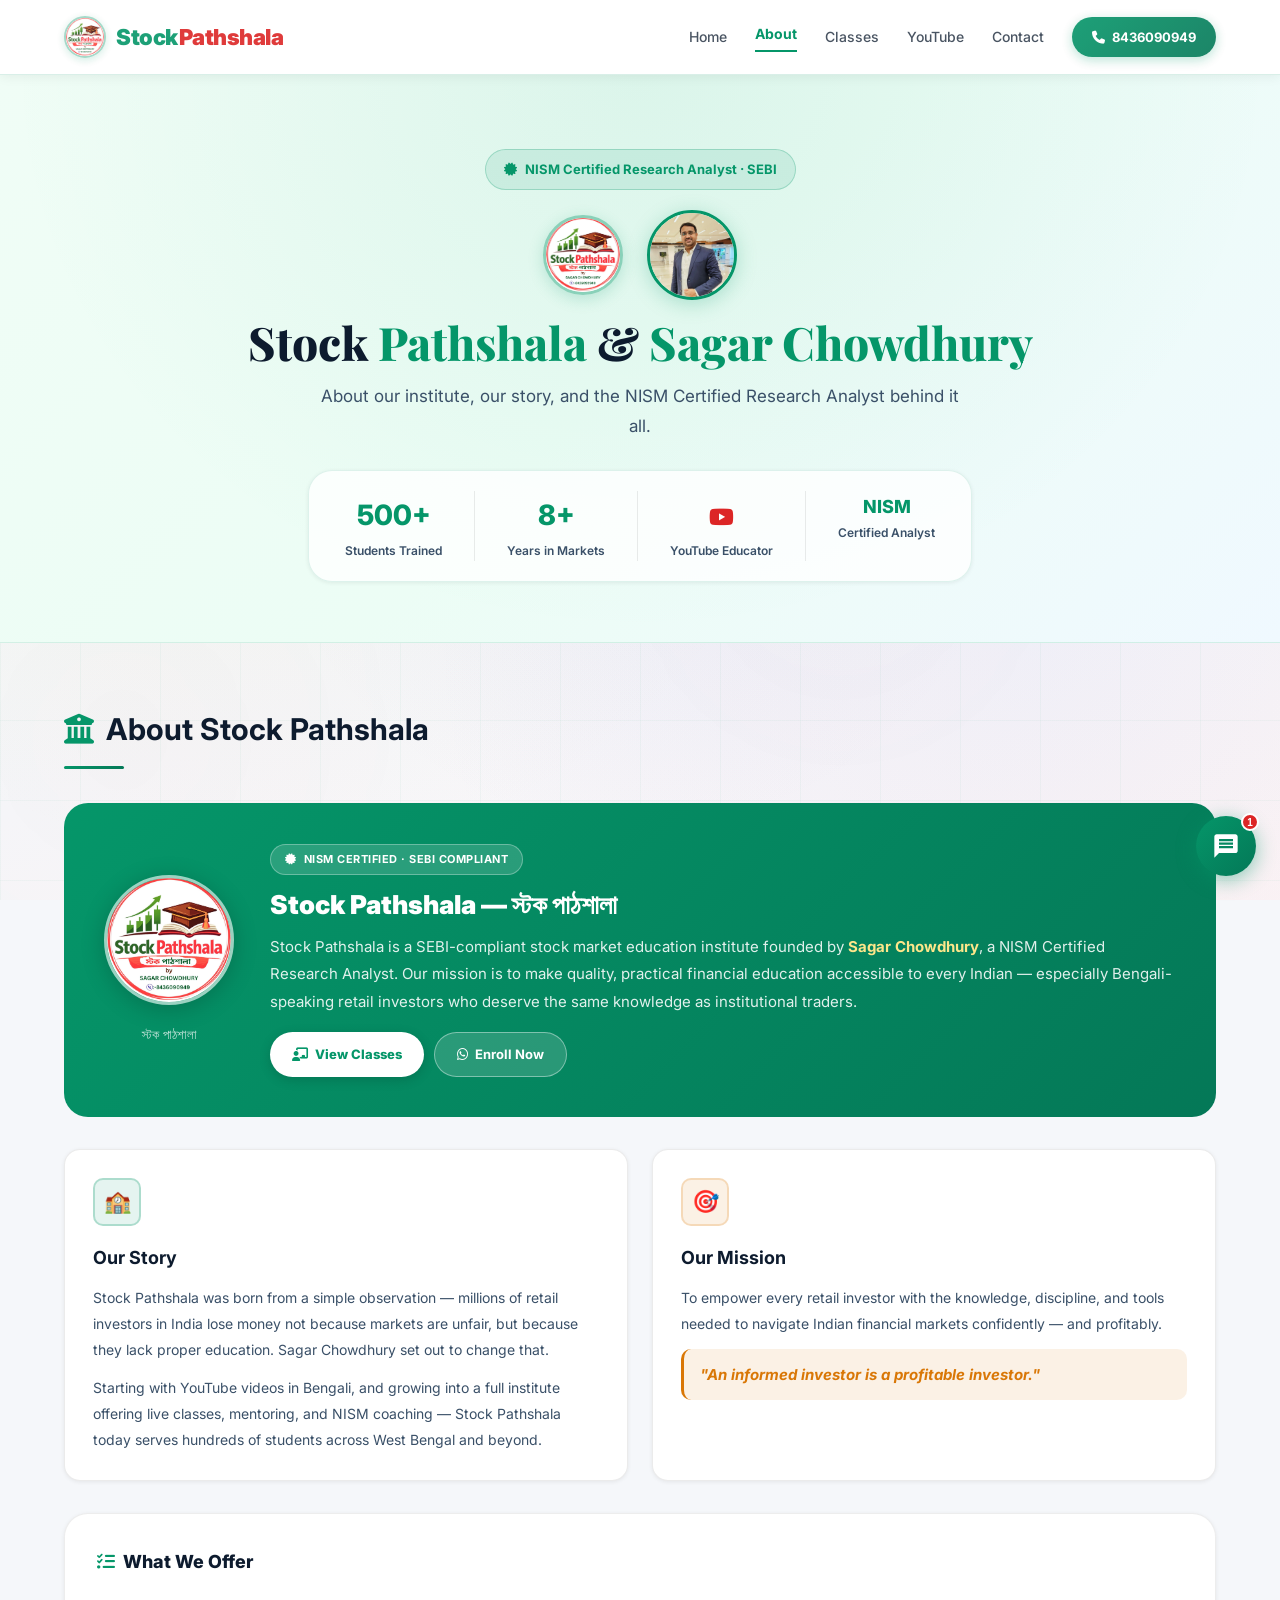
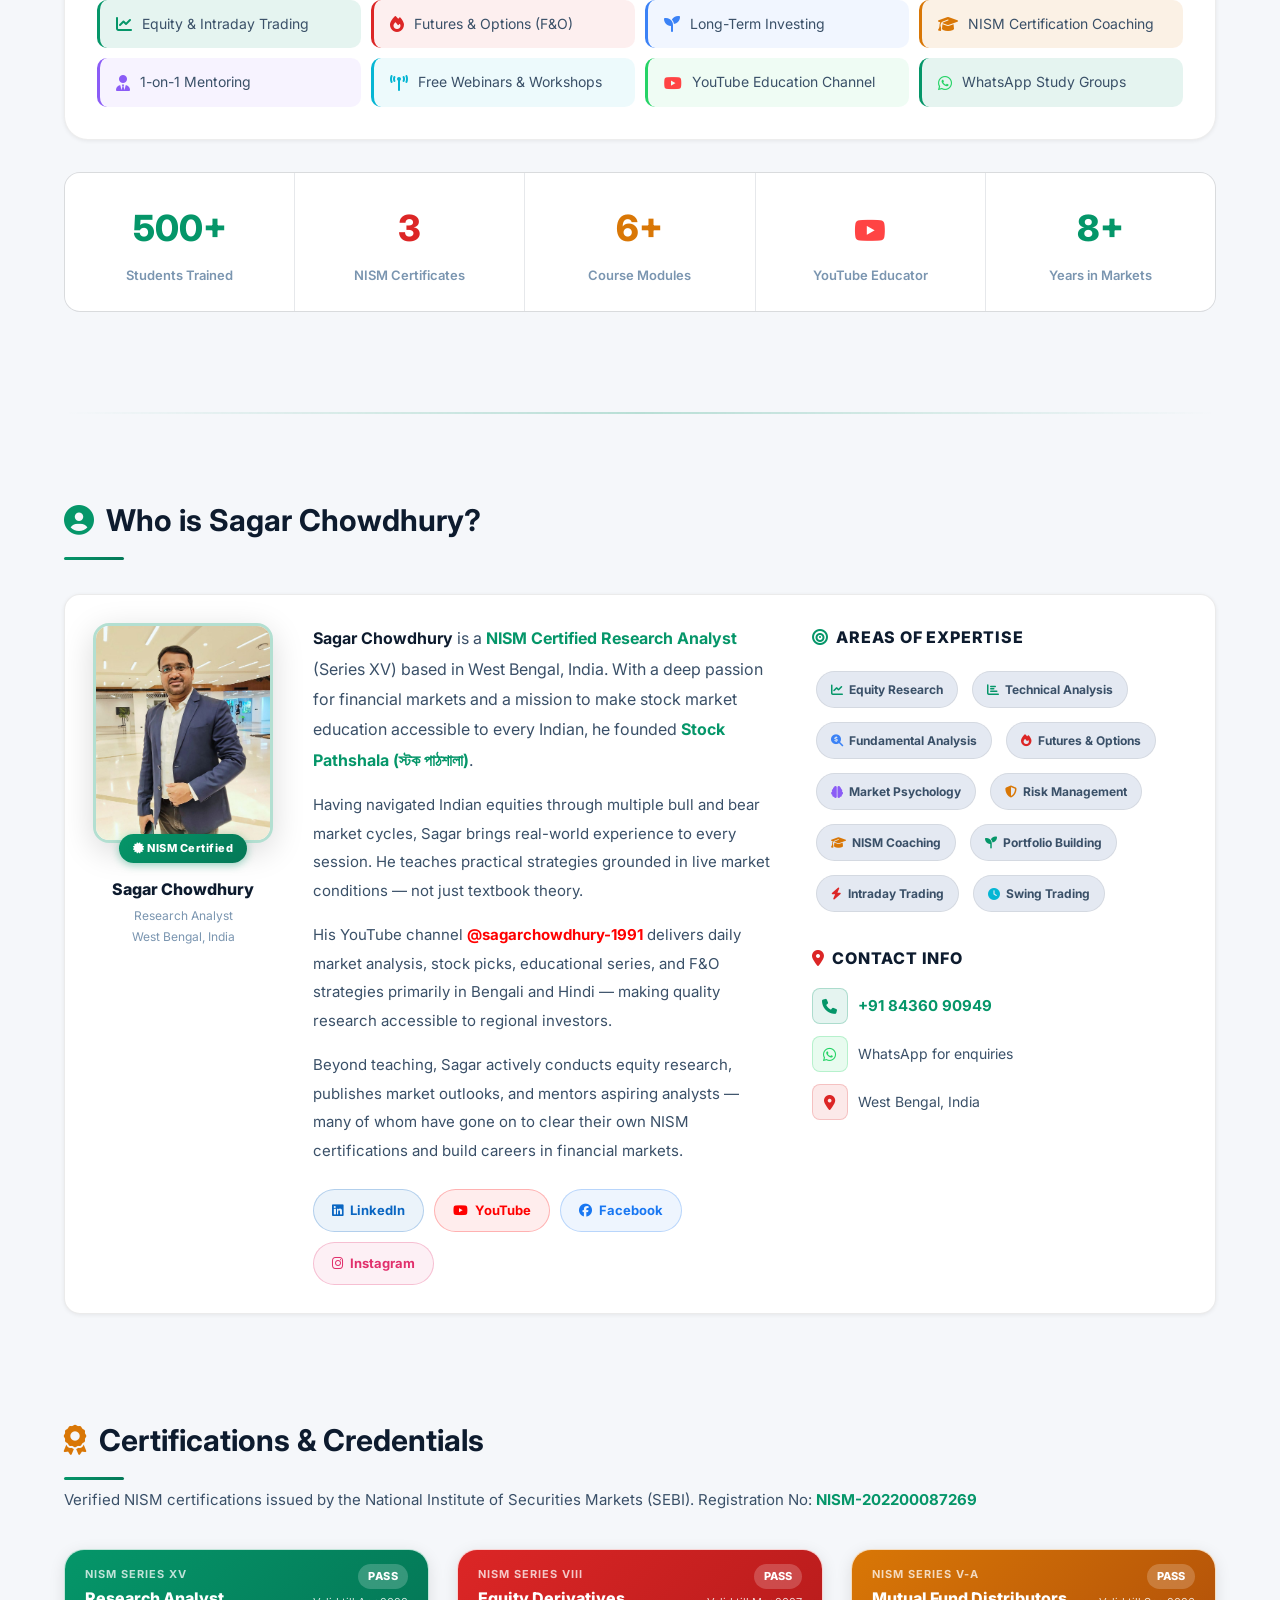
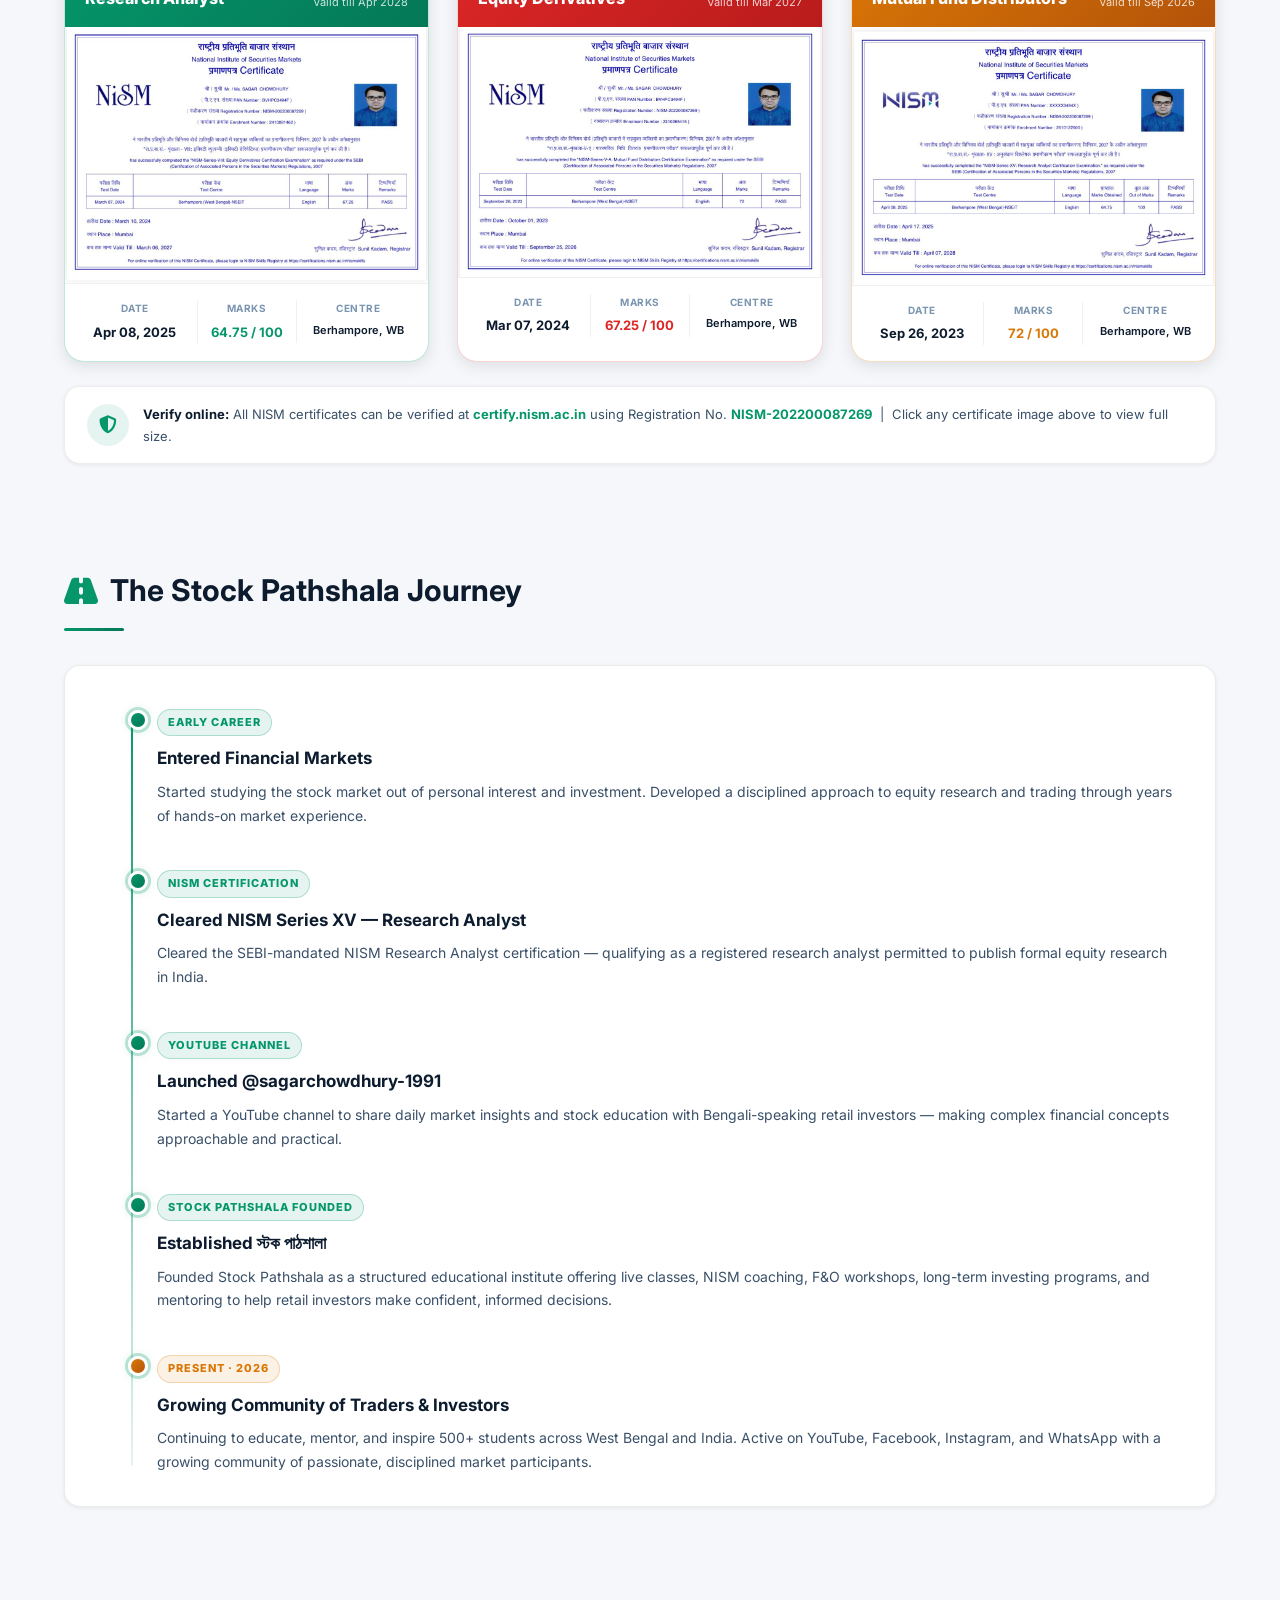
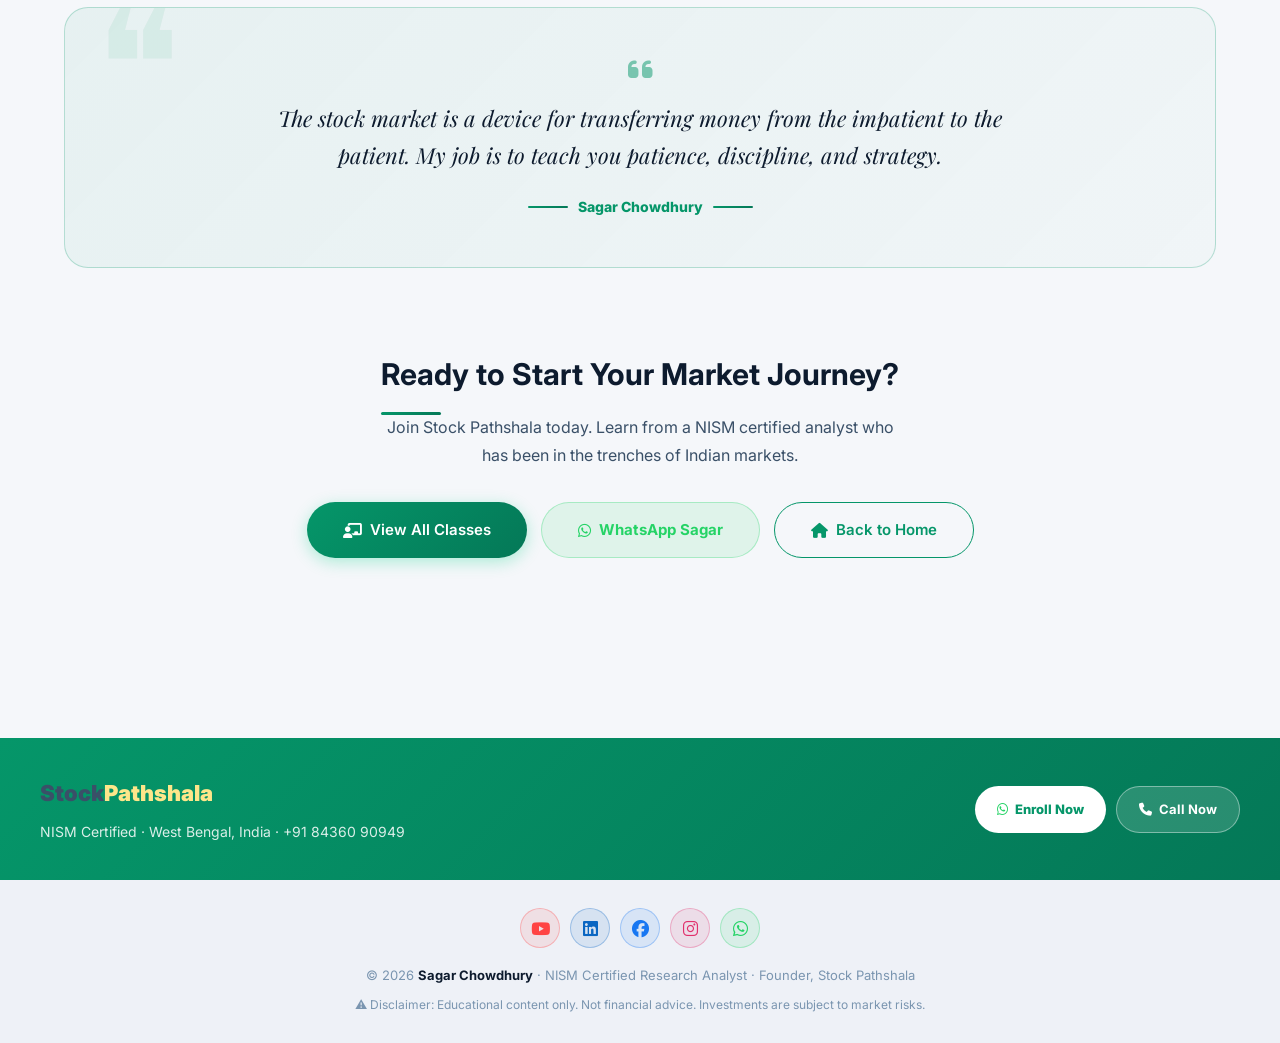
==== about.html @ cef5e498 "Fix mobile responsiveness: about section, send message form, add bottom nav" ====
<!DOCTYPE html>
<html lang="en">
<head>
<meta charset="UTF-8">
<meta name="viewport" content="width=device-width, initial-scale=1.0">
<title>About Sagar Chowdhury | NISM Research Analyst | Stock Pathshala</title>
<meta name="description" content="Learn about Sagar Chowdhury — NISM certified research analyst, stock market educator, and founder of Stock Pathshala (স্টক পাঠশালা).">
<link rel="icon" type="image/png" sizes="32x32" href="assets/stock-pathshala-logo.png">
<link rel="icon" type="image/png" sizes="16x16" href="assets/stock-pathshala-logo.png">
<link rel="shortcut icon" type="image/png" href="assets/stock-pathshala-logo.png">
<link rel="apple-touch-icon" href="assets/stock-pathshala-logo.png">
<link rel="manifest" href="site.webmanifest">
<link rel="stylesheet" href="https://cdnjs.cloudflare.com/ajax/libs/font-awesome/6.5.0/css/all.min.css">
<link rel="preconnect" href="https://fonts.googleapis.com">
<link href="https://fonts.googleapis.com/css2?family=Inter:wght@300;400;500;600;700;800;900&family=Playfair+Display:wght@700;800&display=swap" rel="stylesheet">
<link rel="stylesheet" href="tech-background.css">
<link rel="stylesheet" href="mobile-nav-fix.css">
<link rel="stylesheet" href="style.css">
<style>
/* ── About page extras ── */
.about-hero-banner {
  background: linear-gradient(135deg, #f0fdf6 0%, #ecfdf5 50%, #f0f9ff 100%);
  border-bottom: 1px solid rgba(5,150,105,0.12);
  padding: 80px 24px 60px;
  text-align: center;
  position: relative;
  overflow: hidden;
}
.dark .about-hero-banner {
  background: linear-gradient(135deg, #061811 0%, #060d18 60%, #061018 100%);
  border-bottom-color: rgba(0,208,132,0.12);
}
.about-hero-banner::before {
  content: '';
  position: absolute; inset: 0;
  background: radial-gradient(ellipse at 50% 0%, rgba(5,150,105,0.08) 0%, transparent 70%);
  pointer-events: none;
}

/* Timeline */
.timeline { position: relative; padding-left: 36px; }
.timeline::before {
  content: ''; position: absolute; left: 10px; top: 8px; bottom: 8px;
  width: 2px;
  background: linear-gradient(to bottom, var(--green), rgba(5,150,105,0.1));
  border-radius: 2px;
}
.timeline-item { position: relative; margin-bottom: 40px; }
.timeline-item:last-child { margin-bottom: 0; }
.timeline-dot {
  position: absolute; left: -29px; top: 4px;
  width: 20px; height: 20px; border-radius: 50%;
  background: var(--gradient-green);
  border: 3px solid var(--bg-card);
  box-shadow: 0 0 0 3px var(--green-border), 0 0 12px var(--accent-glow);
}
.timeline-year {
  display: inline-block; font-size: 11px; font-weight: 800;
  color: var(--green); letter-spacing: 1px; text-transform: uppercase;
  background: var(--green-soft); border: 1px solid var(--green-border);
  padding: 3px 10px; border-radius: 50px; margin-bottom: 8px;
}
.timeline-title { font-size: 17px; font-weight: 700; color: var(--text-primary); margin-bottom: 6px; }
.timeline-desc  { color: var(--text-secondary); font-size: 14px; line-height: 1.7; }

/* Certificate card */
.cert-card {
  background: var(--bg-card);
  border: 1.5px solid var(--green-border);
  border-radius: var(--radius-xl);
  overflow: hidden;
  box-shadow: var(--shadow-md);
  transition: all var(--transition-base);
}
.cert-card:hover { transform: translateY(-6px); box-shadow: var(--shadow-glow); }
.cert-header {
  padding: 20px 24px;
  background: linear-gradient(135deg, #059669, #047857);
  display: flex; align-items: center; gap: 14px;
}
.cert-body { padding: 22px 24px; }
.cert-seal {
  width: 56px; height: 56px; border-radius: 50%;
  background: rgba(255,255,255,0.2);
  border: 2px solid rgba(255,255,255,0.5);
  display: flex; align-items: center; justify-content: center;
  font-size: 26px; flex-shrink: 0;
}
.cert-meta { display: flex; flex-direction: column; gap: 8px; margin-top: 14px; }
.cert-meta-row {
  display: flex; align-items: center; gap: 10px;
  font-size: 13px; color: var(--text-secondary);
}
.cert-meta-row i { color: var(--green); width: 16px; flex-shrink: 0; }
.cert-meta-row strong { color: var(--text-primary); }

/* Expertise tag */
.skill-tag {
  display: inline-flex; align-items: center; gap: 6px;
  padding: 7px 14px; border-radius: var(--radius-full);
  font-size: 12px; font-weight: 700; margin: 4px;
  background: var(--bg-tertiary); color: var(--text-secondary);
  border: 1px solid rgba(0,0,0,0.07);
  transition: all var(--transition-base);
}
.dark .skill-tag { border-color: rgba(255,255,255,0.08); }
.skill-tag:hover { background: var(--green-soft); color: var(--green); border-color: var(--green-border); }

/* Stats strip */
.stats-strip {
  display: grid;
  grid-template-columns: repeat(auto-fit, minmax(150px, 1fr));
  gap: 1px;
  background: rgba(0,0,0,0.06);
  border-radius: var(--radius-lg);
  overflow: hidden;
  border: 1px solid rgba(0,0,0,0.06);
}
.dark .stats-strip { background: rgba(255,255,255,0.04); border-color: rgba(255,255,255,0.06); }
.stats-strip-item {
  background: var(--bg-card);
  padding: 24px 20px;
  text-align: center;
}

@media(max-width:768px) {
  .bio-grid { grid-template-columns: 1fr !important; }
  .about-hero-banner h1 { font-size: 36px !important; }
}
</style>
</head>
<body>

<!-- Animated Background -->
<div class="tech-bg-container" style="background:linear-gradient(160deg,#f0fdf6 0%,#f5f7fa 60%,#fdf4f4 100%)">
  <div class="gradient-orb" style="background:radial-gradient(circle,rgba(5,150,105,0.1),transparent)"></div>
  <div class="gradient-orb" style="background:radial-gradient(circle,rgba(220,38,38,0.06),transparent)"></div>
  <div class="gradient-orb" style="background:radial-gradient(circle,rgba(217,119,6,0.05),transparent)"></div>
  <div class="floating-particle"></div><div class="floating-particle"></div>
  <div class="floating-particle"></div><div class="floating-particle"></div>
  <div class="mesh-overlay"></div>
  <div class="grid-pattern"></div>
  <div class="circuit-lines"><div class="circuit-line"></div><div class="circuit-line"></div></div>
</div>

<!-- ── Navigation (light white, no theme toggle) ── -->
<nav style="position:fixed;top:0;left:0;right:0;z-index:1000;
  background:rgba(255,255,255,0.97);backdrop-filter:blur(20px);
  border-bottom:1px solid rgba(5,150,105,0.15);padding:16px 0;
  box-shadow:0 1px 12px rgba(0,0,0,0.07)">
  <div style="max-width:1200px;margin:auto;padding:0 24px;
    display:flex;justify-content:space-between;align-items:center">

    <!-- Brand -->
    <a href="index.html" style="display:flex;align-items:center;gap:10px;text-decoration:none">
      <img src="assets/stock-pathshala-logo.png" alt="Stock Pathshala"
        style="width:42px;height:42px;border-radius:50%;object-fit:cover;
          border:2px solid rgba(5,150,105,0.4);box-shadow:0 2px 8px rgba(5,150,105,0.2);
          flex-shrink:0"
        onerror="this.style.display='none'">
      <div style="display:flex;align-items:baseline;gap:1px">
        <span style="font-size:22px;font-weight:900;color:#059669;letter-spacing:-0.5px">Stock</span>
        <span style="font-size:22px;font-weight:900;color:#dc2626;letter-spacing:-0.5px">Pathshala</span>
      </div>
    </a>

    <!-- Links — About is active, clearly visible in green -->
    <div style="display:flex;gap:28px;align-items:center">
      <a href="index.html" class="nav-link" style="font-weight:500;font-size:14px">Home</a>

      <a href="about.html" class="nav-link active" style="font-weight:700;font-size:14px">About</a>

      <a href="index.html#classes" class="nav-link" style="font-weight:500;font-size:14px">Classes</a>

      <a href="index.html#youtube" class="nav-link" style="font-weight:500;font-size:14px">YouTube</a>

      <a href="index.html#contact" class="nav-link" style="font-weight:500;font-size:14px">Contact</a>

      <a href="tel:+918436090949"
        style="display:inline-flex;align-items:center;gap:7px;padding:9px 20px;
          background:linear-gradient(135deg,#059669,#047857);color:#fff;
          border-radius:50px;font-weight:700;font-size:13px;text-decoration:none;
          box-shadow:0 3px 12px rgba(5,150,105,0.3);transition:all 0.3s"
        onmouseover="this.style.transform='translateY(-1px)';this.style.boxShadow='0 5px 18px rgba(5,150,105,0.4)'"
        onmouseout="this.style.transform='';this.style.boxShadow='0 3px 12px rgba(5,150,105,0.3)'">
        <i class="fas fa-phone"></i> 8436090949
      </a>
    </div>
  </div>
</nav>

<!-- ── Hero Banner ── -->
<div class="about-hero-banner" style="margin-top:69px">
  <div style="position:relative;z-index:1">
    <div style="display:inline-flex;align-items:center;gap:8px;padding:8px 18px;
      background:rgba(5,150,105,0.1);border:1.5px solid rgba(5,150,105,0.25);
      border-radius:50px;color:#059669;font-size:13px;font-weight:700;margin-bottom:20px">
      <i class="fas fa-certificate"></i> NISM Certified Research Analyst · SEBI
    </div>
    <div style="display:flex;align-items:center;justify-content:center;gap:24px;
      flex-wrap:wrap;margin-bottom:16px">
      <img src="assets/stock-pathshala-logo.png" alt="Stock Pathshala"
        style="width:80px;height:80px;border-radius:50%;object-fit:cover;
          border:3px solid rgba(5,150,105,0.4);box-shadow:0 4px 16px rgba(5,150,105,0.2)"
        onerror="this.style.display='none'">
      <img src="assets/sagar-profile.jpg" alt="Sagar Chowdhury"
        style="width:90px;height:90px;border-radius:50%;object-fit:cover;object-position:top;
          border:3px solid #059669;box-shadow:0 4px 20px rgba(5,150,105,0.25)">
    </div>
    <h1 style="font-family:'Playfair Display',serif;font-size:46px;font-weight:800;
      color:#0d1b2e;line-height:1.15;margin-bottom:12px">
      Stock <span style="color:#059669">Pathshala</span> &amp; <span style="color:#059669">Sagar Chowdhury</span>
    </h1>
    <p style="font-size:17px;color:#3a5068;max-width:640px;margin:0 auto 28px;line-height:1.8">
      About our institute, our story, and the NISM Certified Research Analyst behind it all.
    </p>
    <!-- Quick stat strip -->
    <div style="display:inline-flex;gap:32px;flex-wrap:wrap;justify-content:center;
      padding:20px 36px;background:rgba(255,255,255,0.8);border-radius:var(--radius-xl);
      border:1px solid rgba(5,150,105,0.12);box-shadow:var(--shadow-sm)">
      <div style="text-align:center">
        <div style="font-size:28px;font-weight:800;color:#059669">500+</div>
        <div style="font-size:12px;color:#3a5068;font-weight:600">Students Trained</div>
      </div>
      <div style="width:1px;background:rgba(0,0,0,0.08)"></div>
      <div style="text-align:center">
        <div style="font-size:28px;font-weight:800;color:#059669">8+</div>
        <div style="font-size:12px;color:#3a5068;font-weight:600">Years in Markets</div>
      </div>
      <div style="width:1px;background:rgba(0,0,0,0.08)"></div>
      <div style="text-align:center">
        <div style="font-size:28px;font-weight:800;color:#dc2626">
          <i class="fab fa-youtube" style="font-size:22px"></i>
        </div>
        <div style="font-size:12px;color:#3a5068;font-weight:600">YouTube Educator</div>
      </div>
      <div style="width:1px;background:rgba(0,0,0,0.08)"></div>
      <div style="text-align:center">
        <div style="font-size:18px;font-weight:800;color:#059669">NISM</div>
        <div style="font-size:12px;color:#3a5068;font-weight:600">Certified Analyst</div>
      </div>
    </div>
  </div>
</div>

<div class="container" style="padding-top:60px">

<!-- ══════════════ ABOUT STOCK PATHSHALA ══════════════ -->
<section id="about-sp">
  <h2><i class="fas fa-university" style="color:var(--green)"></i> About Stock Pathshala</h2>

  <!-- Banner with logo -->
  <div style="background:linear-gradient(135deg,#059669,#047857);border-radius:var(--radius-xl);
    padding:40px;margin-bottom:32px;display:grid;grid-template-columns:auto 1fr;gap:36px;align-items:center">
    <div style="text-align:center;flex-shrink:0">
      <img src="assets/stock-pathshala-logo.png" alt="Stock Pathshala Logo"
        style="width:130px;height:130px;border-radius:50%;object-fit:cover;
          border:3px solid rgba(255,255,255,0.6);box-shadow:0 4px 24px rgba(0,0,0,0.2)"
        onerror="this.style.display='none'">
      <div style="margin-top:10px;font-size:13px;color:rgba(255,255,255,0.75)">স্টক পাঠশালা</div>
    </div>
    <div>
      <div style="display:inline-flex;align-items:center;gap:7px;padding:5px 14px;
        background:rgba(255,255,255,0.15);border:1px solid rgba(255,255,255,0.3);
        border-radius:50px;color:#fff;font-size:11px;font-weight:700;margin-bottom:14px;letter-spacing:0.5px">
        <i class="fas fa-certificate"></i> NISM CERTIFIED · SEBI COMPLIANT
      </div>
      <h3 style="font-size:26px;font-weight:900;color:#fff;margin-bottom:12px;line-height:1.2">
        Stock Pathshala — স্টক পাঠশালা
      </h3>
      <p style="font-size:15px;color:rgba(255,255,255,0.88);line-height:1.85;margin-bottom:16px">
        Stock Pathshala is a SEBI-compliant stock market education institute founded by
        <strong style="color:#fde68a">Sagar Chowdhury</strong>, a NISM Certified Research Analyst.
        Our mission is to make quality, practical financial education accessible to every Indian —
        especially Bengali-speaking retail investors who deserve the same knowledge as institutional traders.
      </p>
      <div style="display:flex;gap:10px;flex-wrap:wrap">
        <a href="index.html#classes" style="display:inline-flex;align-items:center;gap:7px;
          padding:10px 22px;background:#fff;color:#059669;border-radius:50px;
          font-weight:800;font-size:13px;text-decoration:none;box-shadow:0 3px 12px rgba(0,0,0,0.15)">
          <i class="fas fa-chalkboard-teacher"></i> View Classes
        </a>
        <a href="https://wa.me/918436090949" target="_blank"
          style="display:inline-flex;align-items:center;gap:7px;padding:10px 22px;
            background:rgba(255,255,255,0.15);color:#fff;border-radius:50px;
            font-weight:700;font-size:13px;text-decoration:none;border:1.5px solid rgba(255,255,255,0.4)">
          <i class="fab fa-whatsapp"></i> Enroll Now
        </a>
      </div>
    </div>
  </div>

  <!-- Story + what we do -->
  <div style="display:grid;grid-template-columns:1fr 1fr;gap:24px;margin-bottom:32px">
    <div class="card" style="opacity:1;transform:none">
      <div style="width:48px;height:48px;background:var(--green-soft);border:2px solid var(--green-border);
        border-radius:var(--radius-md);display:flex;align-items:center;justify-content:center;
        font-size:22px;margin-bottom:16px">🏫</div>
      <h3 style="font-size:18px;margin-bottom:12px">Our Story</h3>
      <p style="font-size:14px;line-height:1.85;margin-bottom:12px">
        Stock Pathshala was born from a simple observation — millions of retail investors in India
        lose money not because markets are unfair, but because they lack proper education.
        Sagar Chowdhury set out to change that.
      </p>
      <p style="font-size:14px;line-height:1.85">
        Starting with YouTube videos in Bengali, and growing into a full institute offering live classes,
        mentoring, and NISM coaching — Stock Pathshala today serves hundreds of students
        across West Bengal and beyond.
      </p>
    </div>
    <div class="card" style="opacity:1;transform:none">
      <div style="width:48px;height:48px;background:rgba(217,119,6,0.1);border:2px solid rgba(217,119,6,0.2);
        border-radius:var(--radius-md);display:flex;align-items:center;justify-content:center;
        font-size:22px;margin-bottom:16px">🎯</div>
      <h3 style="font-size:18px;margin-bottom:12px">Our Mission</h3>
      <p style="font-size:14px;line-height:1.85;margin-bottom:12px">
        To empower every retail investor with the knowledge, discipline, and tools needed
        to navigate Indian financial markets confidently — and profitably.
      </p>
      <p style="font-size:15px;font-style:italic;color:var(--gold);font-weight:700;
        padding:12px 16px;background:var(--gold-soft);border-radius:var(--radius-md);
        border-left:3px solid var(--gold)">
        "An informed investor is a profitable investor."
      </p>
    </div>
  </div>

  <!-- What we offer -->
  <div style="background:var(--bg-card);border:1px solid rgba(0,0,0,0.07);
    border-radius:var(--radius-xl);padding:32px;box-shadow:var(--shadow-sm);margin-bottom:32px">
    <h3 style="font-size:18px;font-weight:800;margin-bottom:22px">
      <i class="fas fa-list-check" style="color:var(--green)"></i> &nbsp;What We Offer
    </h3>
    <div style="display:grid;grid-template-columns:repeat(auto-fit,minmax(220px,1fr));gap:10px">
      <div style="display:flex;align-items:center;gap:10px;padding:12px 16px;
        background:var(--green-soft);border-radius:var(--radius-md);border-left:3px solid var(--green)">
        <i class="fas fa-chart-line" style="color:var(--green);flex-shrink:0"></i>
        <span style="font-size:14px;color:var(--text-secondary)">Equity &amp; Intraday Trading</span>
      </div>
      <div style="display:flex;align-items:center;gap:10px;padding:12px 16px;
        background:rgba(220,38,38,0.07);border-radius:var(--radius-md);border-left:3px solid var(--red)">
        <i class="fas fa-fire" style="color:var(--red);flex-shrink:0"></i>
        <span style="font-size:14px;color:var(--text-secondary)">Futures &amp; Options (F&amp;O)</span>
      </div>
      <div style="display:flex;align-items:center;gap:10px;padding:12px 16px;
        background:rgba(59,130,246,0.07);border-radius:var(--radius-md);border-left:3px solid #3b82f6">
        <i class="fas fa-seedling" style="color:#3b82f6;flex-shrink:0"></i>
        <span style="font-size:14px;color:var(--text-secondary)">Long-Term Investing</span>
      </div>
      <div style="display:flex;align-items:center;gap:10px;padding:12px 16px;
        background:var(--gold-soft);border-radius:var(--radius-md);border-left:3px solid var(--gold)">
        <i class="fas fa-graduation-cap" style="color:var(--gold);flex-shrink:0"></i>
        <span style="font-size:14px;color:var(--text-secondary)">NISM Certification Coaching</span>
      </div>
      <div style="display:flex;align-items:center;gap:10px;padding:12px 16px;
        background:rgba(139,92,246,0.07);border-radius:var(--radius-md);border-left:3px solid #8b5cf6">
        <i class="fas fa-user-tie" style="color:#8b5cf6;flex-shrink:0"></i>
        <span style="font-size:14px;color:var(--text-secondary)">1-on-1 Mentoring</span>
      </div>
      <div style="display:flex;align-items:center;gap:10px;padding:12px 16px;
        background:rgba(6,182,212,0.07);border-radius:var(--radius-md);border-left:3px solid #06b6d4">
        <i class="fas fa-broadcast-tower" style="color:#06b6d4;flex-shrink:0"></i>
        <span style="font-size:14px;color:var(--text-secondary)">Free Webinars &amp; Workshops</span>
      </div>
      <div style="display:flex;align-items:center;gap:10px;padding:12px 16px;
        background:rgba(37,211,102,0.07);border-radius:var(--radius-md);border-left:3px solid #25d366">
        <i class="fab fa-youtube" style="color:#ff4444;flex-shrink:0"></i>
        <span style="font-size:14px;color:var(--text-secondary)">YouTube Education Channel</span>
      </div>
      <div style="display:flex;align-items:center;gap:10px;padding:12px 16px;
        background:var(--green-soft);border-radius:var(--radius-md);border-left:3px solid var(--green)">
        <i class="fab fa-whatsapp" style="color:#25d366;flex-shrink:0"></i>
        <span style="font-size:14px;color:var(--text-secondary)">WhatsApp Study Groups</span>
      </div>
    </div>
  </div>

  <!-- Stats strip -->
  <div style="display:grid;grid-template-columns:repeat(auto-fit,minmax(160px,1fr));gap:1px;
    background:rgba(0,0,0,0.06);border-radius:var(--radius-lg);overflow:hidden;
    border:1px solid rgba(0,0,0,0.06);margin-bottom:8px">
    <div style="background:var(--bg-card);padding:24px;text-align:center">
      <div style="font-size:36px;font-weight:800;color:var(--green);margin-bottom:4px">500+</div>
      <div style="font-size:13px;color:var(--text-muted);font-weight:600">Students Trained</div>
    </div>
    <div style="background:var(--bg-card);padding:24px;text-align:center">
      <div style="font-size:36px;font-weight:800;color:var(--red);margin-bottom:4px">3</div>
      <div style="font-size:13px;color:var(--text-muted);font-weight:600">NISM Certificates</div>
    </div>
    <div style="background:var(--bg-card);padding:24px;text-align:center">
      <div style="font-size:36px;font-weight:800;color:var(--gold);margin-bottom:4px">6+</div>
      <div style="font-size:13px;color:var(--text-muted);font-weight:600">Course Modules</div>
    </div>
    <div style="background:var(--bg-card);padding:24px;text-align:center">
      <div style="font-size:36px;font-weight:800;color:#ff4444;margin-bottom:4px">
        <i class="fab fa-youtube" style="font-size:28px"></i>
      </div>
      <div style="font-size:13px;color:var(--text-muted);font-weight:600">YouTube Educator</div>
    </div>
    <div style="background:var(--bg-card);padding:24px;text-align:center">
      <div style="font-size:36px;font-weight:800;color:var(--green);margin-bottom:4px">8+</div>
      <div style="font-size:13px;color:var(--text-muted);font-weight:600">Years in Markets</div>
    </div>
  </div>
</section>

<!-- divider -->
<div style="height:2px;background:linear-gradient(to right,transparent,var(--green-border),transparent);
  margin-bottom:80px;border-radius:2px"></div>

<!-- ══════════════ BIO ══════════════ -->
<section>
  <h2><i class="fas fa-user-circle" style="color:var(--green)"></i> Who is Sagar Chowdhury?</h2>
  <div class="card bio-grid" style="opacity:1;transform:none;
    display:grid;grid-template-columns:auto 1.1fr 0.9fr;gap:40px;align-items:start">

    <!-- Profile Photo -->
    <div style="display:flex;flex-direction:column;align-items:center;gap:16px">
      <div style="position:relative">
        <img src="assets/sagar-profile.jpg" alt="Sagar Chowdhury"
          style="width:180px;height:220px;object-fit:cover;object-position:top center;
            border-radius:16px;box-shadow:0 8px 32px rgba(0,0,0,0.15);
            border:3px solid rgba(5,150,105,0.3)">
        <div style="position:absolute;bottom:-12px;left:50%;transform:translateX(-50%);
          white-space:nowrap;background:linear-gradient(135deg,#059669,#047857);
          color:#fff;font-size:11px;font-weight:800;padding:5px 14px;
          border-radius:50px;box-shadow:0 2px 8px rgba(5,150,105,0.4);letter-spacing:0.5px">
          <i class="fas fa-certificate"></i> NISM Certified
        </div>
      </div>
      <div style="margin-top:8px;text-align:center">
        <div style="font-size:16px;font-weight:800;color:var(--text-primary)">Sagar Chowdhury</div>
        <div style="font-size:12px;color:var(--text-muted);margin-top:2px">Research Analyst</div>
        <div style="font-size:12px;color:var(--text-muted)">West Bengal, India</div>
      </div>
    </div>

    <div>
      <p style="font-size:16px;line-height:1.9;margin-bottom:16px">
        <strong style="color:var(--text-primary)">Sagar Chowdhury</strong> is a
        <strong style="color:var(--green)">NISM Certified Research Analyst</strong> (Series XV)
        based in West Bengal, India. With a deep passion for financial markets and a mission to
        make stock market education accessible to every Indian, he founded
        <strong style="color:var(--green)">Stock Pathshala (স্টক পাঠশালা)</strong>.
      </p>
      <p style="font-size:15px;line-height:1.9;margin-bottom:16px;color:var(--text-secondary)">
        Having navigated Indian equities through multiple bull and bear market cycles, Sagar brings
        real-world experience to every session. He teaches practical strategies grounded in
        live market conditions — not just textbook theory.
      </p>
      <p style="font-size:15px;line-height:1.9;margin-bottom:16px;color:var(--text-secondary)">
        His YouTube channel <strong style="color:#ff0000">@sagarchowdhury-1991</strong> delivers
        daily market analysis, stock picks, educational series, and F&amp;O strategies
        primarily in Bengali and Hindi — making quality research accessible to regional investors.
      </p>
      <p style="font-size:15px;line-height:1.9;color:var(--text-secondary)">
        Beyond teaching, Sagar actively conducts equity research, publishes market outlooks, and
        mentors aspiring analysts — many of whom have gone on to clear their own NISM certifications
        and build careers in financial markets.
      </p>

      <!-- Social links -->
      <div style="display:flex;gap:10px;flex-wrap:wrap;margin-top:24px">
        <a href="https://www.linkedin.com/in/sagar-chowdhury-507744264/" target="_blank"
          style="display:inline-flex;align-items:center;gap:7px;padding:9px 18px;
            background:rgba(10,102,194,0.08);border:1.5px solid rgba(10,102,194,0.25);
            border-radius:50px;color:#0a66c2;font-size:13px;font-weight:700;text-decoration:none;
            transition:all 0.2s"
          onmouseover="this.style.background='#0a66c2';this.style.color='#fff'"
          onmouseout="this.style.background='rgba(10,102,194,0.08)';this.style.color='#0a66c2'">
          <i class="fab fa-linkedin"></i> LinkedIn
        </a>
        <a href="https://www.youtube.com/@sagarchowdhury-1991" target="_blank"
          style="display:inline-flex;align-items:center;gap:7px;padding:9px 18px;
            background:rgba(255,0,0,0.07);border:1.5px solid rgba(255,0,0,0.25);
            border-radius:50px;color:#ff0000;font-size:13px;font-weight:700;text-decoration:none;
            transition:all 0.2s"
          onmouseover="this.style.background='#ff0000';this.style.color='#fff'"
          onmouseout="this.style.background='rgba(255,0,0,0.07)';this.style.color='#ff0000'">
          <i class="fab fa-youtube"></i> YouTube
        </a>
        <a href="https://www.facebook.com/sagar.chowdhury.794/" target="_blank"
          style="display:inline-flex;align-items:center;gap:7px;padding:9px 18px;
            background:rgba(24,119,242,0.07);border:1.5px solid rgba(24,119,242,0.25);
            border-radius:50px;color:#1877f2;font-size:13px;font-weight:700;text-decoration:none;
            transition:all 0.2s"
          onmouseover="this.style.background='#1877f2';this.style.color='#fff'"
          onmouseout="this.style.background='rgba(24,119,242,0.07)';this.style.color='#1877f2'">
          <i class="fab fa-facebook"></i> Facebook
        </a>
        <a href="https://www.instagram.com/sagar_chowdhury_official/" target="_blank"
          style="display:inline-flex;align-items:center;gap:7px;padding:9px 18px;
            background:rgba(225,48,108,0.07);border:1.5px solid rgba(225,48,108,0.25);
            border-radius:50px;color:#e1306c;font-size:13px;font-weight:700;text-decoration:none;
            transition:all 0.2s"
          onmouseover="this.style.background='#e1306c';this.style.color='#fff'"
          onmouseout="this.style.background='rgba(225,48,108,0.07)';this.style.color='#e1306c'">
          <i class="fab fa-instagram"></i> Instagram
        </a>
      </div>
    </div>

    <!-- Right: skills -->
    <div>
      <h3 style="font-size:16px;font-weight:800;color:var(--text-primary);
        text-transform:uppercase;letter-spacing:0.8px;margin-bottom:16px">
        <i class="fas fa-bullseye" style="color:var(--green)"></i> &nbsp;Areas of Expertise
      </h3>
      <div style="display:flex;flex-wrap:wrap;gap:6px;margin-bottom:28px">
        <span class="skill-tag"><i class="fas fa-chart-line" style="color:var(--green)"></i> Equity Research</span>
        <span class="skill-tag"><i class="fas fa-chart-bar" style="color:var(--green)"></i> Technical Analysis</span>
        <span class="skill-tag"><i class="fas fa-search-dollar" style="color:#3b82f6"></i> Fundamental Analysis</span>
        <span class="skill-tag"><i class="fas fa-fire" style="color:var(--red)"></i> Futures &amp; Options</span>
        <span class="skill-tag"><i class="fas fa-brain" style="color:#8b5cf6"></i> Market Psychology</span>
        <span class="skill-tag"><i class="fas fa-shield-halved" style="color:var(--gold)"></i> Risk Management</span>
        <span class="skill-tag"><i class="fas fa-graduation-cap" style="color:var(--gold)"></i> NISM Coaching</span>
        <span class="skill-tag"><i class="fas fa-seedling" style="color:#059669"></i> Portfolio Building</span>
        <span class="skill-tag"><i class="fas fa-bolt" style="color:var(--red)"></i> Intraday Trading</span>
        <span class="skill-tag"><i class="fas fa-clock" style="color:#06b6d4"></i> Swing Trading</span>
      </div>

      <h3 style="font-size:16px;font-weight:800;color:var(--text-primary);
        text-transform:uppercase;letter-spacing:0.8px;margin-bottom:16px">
        <i class="fas fa-map-marker-alt" style="color:var(--red)"></i> &nbsp;Contact Info
      </h3>
      <div style="display:flex;flex-direction:column;gap:12px">
        <a href="tel:+918436090949"
          style="display:flex;align-items:center;gap:10px;text-decoration:none;color:inherit">
          <div style="width:36px;height:36px;border-radius:8px;background:var(--green-soft);
            border:1px solid var(--green-border);display:flex;align-items:center;
            justify-content:center;font-size:15px;color:var(--green);flex-shrink:0">
            <i class="fas fa-phone"></i></div>
          <span style="font-size:15px;font-weight:700;color:var(--green)">+91 84360 90949</span>
        </a>
        <a href="https://wa.me/918436090949" target="_blank"
          style="display:flex;align-items:center;gap:10px;text-decoration:none;color:inherit">
          <div style="width:36px;height:36px;border-radius:8px;
            background:rgba(37,211,102,0.1);border:1px solid rgba(37,211,102,0.25);
            display:flex;align-items:center;justify-content:center;font-size:15px;
            color:#25d366;flex-shrink:0">
            <i class="fab fa-whatsapp"></i></div>
          <span style="font-size:14px;color:var(--text-secondary)">WhatsApp for enquiries</span>
        </a>
        <div style="display:flex;align-items:center;gap:10px">
          <div style="width:36px;height:36px;border-radius:8px;background:var(--red-soft);
            border:1px solid rgba(220,38,38,0.2);display:flex;align-items:center;
            justify-content:center;font-size:15px;color:var(--red);flex-shrink:0">
            <i class="fas fa-map-marker-alt"></i></div>
          <span style="font-size:14px;color:var(--text-secondary)">West Bengal, India</span>
        </div>
      </div>
    </div>
  </div>
</section>

<!-- ══════════════ CERTIFICATIONS ══════════════ -->
<section>
  <h2><i class="fas fa-award" style="color:var(--gold)"></i> Certifications &amp; Credentials</h2>
  <p style="color:var(--text-secondary);font-size:15px;margin-bottom:36px;margin-top:-28px">
    Verified NISM certifications issued by the National Institute of Securities Markets (SEBI).
    Registration No: <strong style="color:var(--green)">NISM-202200087269</strong>
  </p>

  <div style="display:grid;grid-template-columns:repeat(auto-fit,minmax(320px,1fr));gap:28px">

    <!-- CERT 1: NISM Series XV — Research Analyst -->
    <div style="background:var(--bg-card);border-radius:20px;overflow:hidden;
      box-shadow:var(--shadow-md);border:1.5px solid var(--green-border);
      transition:all 0.3s"
      onmouseover="this.style.transform='translateY(-6px)';this.style.boxShadow='0 16px 48px rgba(5,150,105,0.2)'"
      onmouseout="this.style.transform='';this.style.boxShadow='var(--shadow-md)'">
      <!-- Header band -->
      <div style="background:linear-gradient(135deg,#059669,#047857);
        padding:14px 20px;display:flex;align-items:center;justify-content:space-between">
        <div>
          <div style="font-size:11px;font-weight:700;color:rgba(255,255,255,0.75);
            letter-spacing:1px;text-transform:uppercase">NISM Series XV</div>
          <div style="font-size:16px;font-weight:800;color:#fff">Research Analyst</div>
        </div>
        <div style="display:flex;flex-direction:column;align-items:flex-end;gap:4px">
          <span style="background:rgba(255,255,255,0.2);color:#fff;font-size:11px;
            font-weight:800;padding:3px 10px;border-radius:20px;letter-spacing:0.5px">PASS</span>
          <span style="color:rgba(255,255,255,0.8);font-size:11px">Valid till Apr 2028</span>
        </div>
      </div>
      <!-- Certificate image -->
      <a href="assets/cert-nism-xv.jpg" target="_blank" title="View full certificate">
        <img src="assets/cert-nism-xv.jpg" alt="NISM Series XV Research Analyst Certificate - Sagar Chowdhury"
          style="width:100%;display:block;cursor:zoom-in;
            transition:transform 0.4s ease"
          onmouseover="this.style.transform='scale(1.02)'"
          onmouseout="this.style.transform='scale(1)'">
      </a>
      <!-- Details strip -->
      <div style="padding:16px 20px;display:grid;grid-template-columns:1fr 1fr 1fr;gap:12px;
        border-top:1px solid rgba(0,0,0,0.06)">
        <div style="text-align:center">
          <div style="font-size:10px;font-weight:700;color:var(--text-muted);
            text-transform:uppercase;letter-spacing:0.5px;margin-bottom:3px">Date</div>
          <div style="font-size:13px;font-weight:700;color:var(--text-primary)">Apr 08, 2025</div>
        </div>
        <div style="text-align:center;border-left:1px solid rgba(0,0,0,0.06);
          border-right:1px solid rgba(0,0,0,0.06)">
          <div style="font-size:10px;font-weight:700;color:var(--text-muted);
            text-transform:uppercase;letter-spacing:0.5px;margin-bottom:3px">Marks</div>
          <div style="font-size:13px;font-weight:700;color:var(--green)">64.75 / 100</div>
        </div>
        <div style="text-align:center">
          <div style="font-size:10px;font-weight:700;color:var(--text-muted);
            text-transform:uppercase;letter-spacing:0.5px;margin-bottom:3px">Centre</div>
          <div style="font-size:11px;font-weight:600;color:var(--text-primary)">Berhampore, WB</div>
        </div>
      </div>
    </div>

    <!-- CERT 2: NISM Series VIII — Equity Derivatives -->
    <div style="background:var(--bg-card);border-radius:20px;overflow:hidden;
      box-shadow:var(--shadow-md);border:1.5px solid rgba(220,38,38,0.2);
      transition:all 0.3s"
      onmouseover="this.style.transform='translateY(-6px)';this.style.boxShadow='0 16px 48px rgba(220,38,38,0.15)'"
      onmouseout="this.style.transform='';this.style.boxShadow='var(--shadow-md)'">
      <div style="background:linear-gradient(135deg,#dc2626,#b91c1c);
        padding:14px 20px;display:flex;align-items:center;justify-content:space-between">
        <div>
          <div style="font-size:11px;font-weight:700;color:rgba(255,255,255,0.75);
            letter-spacing:1px;text-transform:uppercase">NISM Series VIII</div>
          <div style="font-size:16px;font-weight:800;color:#fff">Equity Derivatives</div>
        </div>
        <div style="display:flex;flex-direction:column;align-items:flex-end;gap:4px">
          <span style="background:rgba(255,255,255,0.2);color:#fff;font-size:11px;
            font-weight:800;padding:3px 10px;border-radius:20px">PASS</span>
          <span style="color:rgba(255,255,255,0.8);font-size:11px">Valid till Mar 2027</span>
        </div>
      </div>
      <a href="assets/cert-nism-viii.jpg" target="_blank" title="View full certificate">
        <img src="assets/cert-nism-viii.jpg" alt="NISM Series VIII Equity Derivatives Certificate - Sagar Chowdhury"
          style="width:100%;display:block;cursor:zoom-in;transition:transform 0.4s ease"
          onmouseover="this.style.transform='scale(1.02)'"
          onmouseout="this.style.transform='scale(1)'">
      </a>
      <div style="padding:16px 20px;display:grid;grid-template-columns:1fr 1fr 1fr;gap:12px;
        border-top:1px solid rgba(0,0,0,0.06)">
        <div style="text-align:center">
          <div style="font-size:10px;font-weight:700;color:var(--text-muted);
            text-transform:uppercase;letter-spacing:0.5px;margin-bottom:3px">Date</div>
          <div style="font-size:13px;font-weight:700;color:var(--text-primary)">Mar 07, 2024</div>
        </div>
        <div style="text-align:center;border-left:1px solid rgba(0,0,0,0.06);
          border-right:1px solid rgba(0,0,0,0.06)">
          <div style="font-size:10px;font-weight:700;color:var(--text-muted);
            text-transform:uppercase;letter-spacing:0.5px;margin-bottom:3px">Marks</div>
          <div style="font-size:13px;font-weight:700;color:#dc2626">67.25 / 100</div>
        </div>
        <div style="text-align:center">
          <div style="font-size:10px;font-weight:700;color:var(--text-muted);
            text-transform:uppercase;letter-spacing:0.5px;margin-bottom:3px">Centre</div>
          <div style="font-size:11px;font-weight:600;color:var(--text-primary)">Berhampore, WB</div>
        </div>
      </div>
    </div>

    <!-- CERT 3: NISM Series V-A — Mutual Fund Distributors -->
    <div style="background:var(--bg-card);border-radius:20px;overflow:hidden;
      box-shadow:var(--shadow-md);border:1.5px solid rgba(217,119,6,0.25);
      transition:all 0.3s"
      onmouseover="this.style.transform='translateY(-6px)';this.style.boxShadow='0 16px 48px rgba(217,119,6,0.15)'"
      onmouseout="this.style.transform='';this.style.boxShadow='var(--shadow-md)'">
      <div style="background:linear-gradient(135deg,#d97706,#b45309);
        padding:14px 20px;display:flex;align-items:center;justify-content:space-between">
        <div>
          <div style="font-size:11px;font-weight:700;color:rgba(255,255,255,0.75);
            letter-spacing:1px;text-transform:uppercase">NISM Series V-A</div>
          <div style="font-size:16px;font-weight:800;color:#fff">Mutual Fund Distributors</div>
        </div>
        <div style="display:flex;flex-direction:column;align-items:flex-end;gap:4px">
          <span style="background:rgba(255,255,255,0.2);color:#fff;font-size:11px;
            font-weight:800;padding:3px 10px;border-radius:20px">PASS</span>
          <span style="color:rgba(255,255,255,0.8);font-size:11px">Valid till Sep 2026</span>
        </div>
      </div>
      <a href="assets/cert-nism-va.jpg" target="_blank" title="View full certificate">
        <img src="assets/cert-nism-va.jpg" alt="NISM Series V-A Mutual Fund Distributors Certificate - Sagar Chowdhury"
          style="width:100%;display:block;cursor:zoom-in;transition:transform 0.4s ease"
          onmouseover="this.style.transform='scale(1.02)'"
          onmouseout="this.style.transform='scale(1)'">
      </a>
      <div style="padding:16px 20px;display:grid;grid-template-columns:1fr 1fr 1fr;gap:12px;
        border-top:1px solid rgba(0,0,0,0.06)">
        <div style="text-align:center">
          <div style="font-size:10px;font-weight:700;color:var(--text-muted);
            text-transform:uppercase;letter-spacing:0.5px;margin-bottom:3px">Date</div>
          <div style="font-size:13px;font-weight:700;color:var(--text-primary)">Sep 26, 2023</div>
        </div>
        <div style="text-align:center;border-left:1px solid rgba(0,0,0,0.06);
          border-right:1px solid rgba(0,0,0,0.06)">
          <div style="font-size:10px;font-weight:700;color:var(--text-muted);
            text-transform:uppercase;letter-spacing:0.5px;margin-bottom:3px">Marks</div>
          <div style="font-size:13px;font-weight:700;color:#d97706">72 / 100</div>
        </div>
        <div style="text-align:center">
          <div style="font-size:10px;font-weight:700;color:var(--text-muted);
            text-transform:uppercase;letter-spacing:0.5px;margin-bottom:3px">Centre</div>
          <div style="font-size:11px;font-weight:600;color:var(--text-primary)">Berhampore, WB</div>
        </div>
      </div>
    </div>

  </div>

  <!-- Verify note -->
  <div style="margin-top:24px;padding:16px 22px;background:var(--bg-card);
    border-radius:var(--radius-lg);border:1px solid rgba(0,0,0,0.07);
    display:flex;align-items:center;gap:14px;box-shadow:var(--shadow-sm)">
    <div style="width:42px;height:42px;background:var(--green-soft);border-radius:50%;
      display:flex;align-items:center;justify-content:center;font-size:18px;
      color:var(--green);flex-shrink:0">
      <i class="fas fa-shield-halved"></i>
    </div>
    <p style="font-size:13px;color:var(--text-secondary);line-height:1.7;margin:0">
      <strong style="color:var(--text-primary)">Verify online:</strong>
      All NISM certificates can be verified at
      <a href="https://certify.nism.ac.in" target="_blank"
        style="color:var(--green);font-weight:700">certify.nism.ac.in</a>
      using Registration No. <strong style="color:var(--green)">NISM-202200087269</strong>
      &nbsp;|&nbsp; Click any certificate image above to view full size.
    </p>
  </div>
</section>

<!-- ══════════════ JOURNEY TIMELINE ══════════════ -->
<section>
  <h2><i class="fas fa-road" style="color:var(--green)"></i> The Stock Pathshala Journey</h2>
  <div class="card" style="opacity:1;transform:none;padding:40px 40px 32px 56px">
    <div class="timeline">

      <div class="timeline-item">
        <div class="timeline-dot"></div>
        <div class="timeline-year">Early Career</div>
        <div class="timeline-title">Entered Financial Markets</div>
        <div class="timeline-desc">Started studying the stock market out of personal interest and investment.
          Developed a disciplined approach to equity research and trading through years of hands-on market experience.</div>
      </div>

      <div class="timeline-item">
        <div class="timeline-dot"></div>
        <div class="timeline-year">NISM Certification</div>
        <div class="timeline-title">Cleared NISM Series XV — Research Analyst</div>
        <div class="timeline-desc">Cleared the SEBI-mandated NISM Research Analyst certification —
          qualifying as a registered research analyst permitted to publish formal equity research in India.</div>
      </div>

      <div class="timeline-item">
        <div class="timeline-dot"></div>
        <div class="timeline-year">YouTube Channel</div>
        <div class="timeline-title">Launched @sagarchowdhury-1991</div>
        <div class="timeline-desc">Started a YouTube channel to share daily market insights and stock education
          with Bengali-speaking retail investors — making complex financial concepts approachable and practical.</div>
      </div>

      <div class="timeline-item">
        <div class="timeline-dot"></div>
        <div class="timeline-year">Stock Pathshala Founded</div>
        <div class="timeline-title">Established স্টক পাঠশালা</div>
        <div class="timeline-desc">Founded Stock Pathshala as a structured educational institute offering
          live classes, NISM coaching, F&amp;O workshops, long-term investing programs,
          and mentoring to help retail investors make confident, informed decisions.</div>
      </div>

      <div class="timeline-item">
        <div class="timeline-dot" style="background:linear-gradient(135deg,#d97706,#b45309)"></div>
        <div class="timeline-year" style="color:var(--gold);background:var(--gold-soft);border-color:rgba(217,119,6,0.25)">
          Present · 2026
        </div>
        <div class="timeline-title">Growing Community of Traders &amp; Investors</div>
        <div class="timeline-desc">Continuing to educate, mentor, and inspire 500+ students across West Bengal and India.
          Active on YouTube, Facebook, Instagram, and WhatsApp with a growing community
          of passionate, disciplined market participants.</div>
      </div>

    </div>
  </div>
</section>

<!-- ══════════════ QUOTE ══════════════ -->
<section style="margin-bottom:80px">
  <div style="text-align:center;padding:48px 40px;
    background:linear-gradient(135deg,rgba(5,150,105,0.06),rgba(5,150,105,0.02));
    border-radius:var(--radius-xl);border:1.5px solid var(--green-border);position:relative;overflow:hidden">
    <div style="position:absolute;top:-20px;left:30px;font-size:160px;
      color:rgba(5,150,105,0.08);font-family:Georgia,serif;line-height:1;pointer-events:none">❝</div>
    <i class="fas fa-quote-left" style="font-size:28px;color:var(--green);opacity:0.5;margin-bottom:16px;display:block"></i>
    <p style="font-size:22px;font-style:italic;color:var(--text-primary);
      max-width:780px;margin:0 auto;line-height:1.7;position:relative;z-index:1;font-family:'Playfair Display',serif">
      The stock market is a device for transferring money from the impatient to the patient.
      My job is to teach you patience, discipline, and strategy.
    </p>
    <div style="margin-top:20px;display:flex;align-items:center;justify-content:center;gap:10px">
      <div style="width:40px;height:2px;background:var(--gradient-green);border-radius:2px"></div>
      <span style="font-weight:800;color:var(--green);font-size:14px">Sagar Chowdhury</span>
      <div style="width:40px;height:2px;background:var(--gradient-green);border-radius:2px"></div>
    </div>
  </div>
</section>

<!-- ══════════════ CTA ══════════════ -->
<section style="text-align:center;margin-bottom:80px">
  <h2 style="margin-bottom:12px">Ready to Start Your Market Journey?</h2>
  <p style="font-size:16px;color:var(--text-secondary);margin-bottom:32px;max-width:520px;margin-left:auto;margin-right:auto">
    Join Stock Pathshala today. Learn from a NISM certified analyst who has been
    in the trenches of Indian markets.
  </p>
  <div style="display:flex;gap:14px;justify-content:center;flex-wrap:wrap">
    <a href="index.html#classes" class="btn primary" style="padding:14px 36px;font-size:15px">
      <i class="fas fa-chalkboard-teacher"></i> View All Classes
    </a>
    <a href="https://wa.me/918436090949?text=Hi%20Sagar%2C%20I%20want%20to%20join%20Stock%20Pathshala"
      target="_blank"
      style="display:inline-flex;align-items:center;gap:8px;padding:14px 36px;font-size:15px;
        background:rgba(37,211,102,0.1);border:1.5px solid rgba(37,211,102,0.3);
        border-radius:50px;color:#25d366;font-weight:700;text-decoration:none;transition:all 0.3s"
      onmouseover="this.style.background='#25d366';this.style.color='#fff'"
      onmouseout="this.style.background='rgba(37,211,102,0.1)';this.style.color='#25d366'">
      <i class="fab fa-whatsapp"></i> WhatsApp Sagar
    </a>
    <a href="index.html" class="btn" style="padding:14px 36px;font-size:15px">
      <i class="fas fa-home"></i> Back to Home
    </a>
  </div>
</section>

</div><!-- /container -->

<!-- ══════════════ FOOTER ══════════════ -->
<footer>
  <!-- Green CTA band -->
  <div style="background:linear-gradient(135deg,#059669,#047857);padding:36px 24px">
    <div style="max-width:1200px;margin:auto;
      display:flex;align-items:center;justify-content:space-between;flex-wrap:wrap;gap:20px">
      <div>
        <div style="font-size:22px;font-weight:900;color:#fff;margin-bottom:6px">
          <span>Stock</span><span style="color:#fde68a">Pathshala</span>
        </div>
        <p style="color:rgba(255,255,255,0.85);font-size:14px">
          NISM Certified · West Bengal, India · +91 84360 90949
        </p>
      </div>
      <div style="display:flex;gap:10px;flex-wrap:wrap">
        <a href="https://wa.me/918436090949" target="_blank"
          style="display:inline-flex;align-items:center;gap:7px;padding:11px 22px;
            background:#fff;color:#059669;border-radius:50px;font-weight:800;font-size:13px;text-decoration:none">
          <i class="fab fa-whatsapp" style="color:#25d366"></i> Enroll Now
        </a>
        <a href="tel:+918436090949"
          style="display:inline-flex;align-items:center;gap:7px;padding:11px 22px;
            background:rgba(255,255,255,0.15);color:#fff;border-radius:50px;
            font-weight:700;font-size:13px;text-decoration:none;
            border:1.5px solid rgba(255,255,255,0.4)">
          <i class="fas fa-phone"></i> Call Now
        </a>
      </div>
    </div>
  </div>

  <!-- Social + bottom bar -->
  <div style="background:var(--bg-secondary);padding:28px 24px">
    <div style="max-width:1200px;margin:auto">
      <div style="display:flex;gap:10px;justify-content:center;margin-bottom:16px">
        <a href="https://www.youtube.com/@sagarchowdhury-1991" target="_blank"
          style="width:40px;height:40px;border-radius:50%;background:rgba(255,68,68,0.1);
            border:1.5px solid rgba(255,68,68,0.3);display:flex;align-items:center;
            justify-content:center;color:#ff4444;font-size:17px;text-decoration:none;transition:all 0.3s"
          onmouseover="this.style.background='#ff4444';this.style.color='#fff'"
          onmouseout="this.style.background='rgba(255,68,68,0.1)';this.style.color='#ff4444'">
          <i class="fab fa-youtube"></i></a>
        <a href="https://www.linkedin.com/in/sagar-chowdhury-507744264/" target="_blank"
          style="width:40px;height:40px;border-radius:50%;background:rgba(10,102,194,0.1);
            border:1.5px solid rgba(10,102,194,0.3);display:flex;align-items:center;
            justify-content:center;color:#0a66c2;font-size:17px;text-decoration:none;transition:all 0.3s"
          onmouseover="this.style.background='#0a66c2';this.style.color='#fff'"
          onmouseout="this.style.background='rgba(10,102,194,0.1)';this.style.color='#0a66c2'">
          <i class="fab fa-linkedin"></i></a>
        <a href="https://www.facebook.com/sagar.chowdhury.794/" target="_blank"
          style="width:40px;height:40px;border-radius:50%;background:rgba(24,119,242,0.1);
            border:1.5px solid rgba(24,119,242,0.3);display:flex;align-items:center;
            justify-content:center;color:#1877f2;font-size:17px;text-decoration:none;transition:all 0.3s"
          onmouseover="this.style.background='#1877f2';this.style.color='#fff'"
          onmouseout="this.style.background='rgba(24,119,242,0.1)';this.style.color='#1877f2'">
          <i class="fab fa-facebook"></i></a>
        <a href="https://www.instagram.com/sagar_chowdhury_official/" target="_blank"
          style="width:40px;height:40px;border-radius:50%;background:rgba(225,48,108,0.1);
            border:1.5px solid rgba(225,48,108,0.3);display:flex;align-items:center;
            justify-content:center;color:#e1306c;font-size:17px;text-decoration:none;transition:all 0.3s"
          onmouseover="this.style.background='#e1306c';this.style.color='#fff'"
          onmouseout="this.style.background='rgba(225,48,108,0.1)';this.style.color='#e1306c'">
          <i class="fab fa-instagram"></i></a>
        <a href="https://wa.me/918436090949" target="_blank"
          style="width:40px;height:40px;border-radius:50%;background:rgba(37,211,102,0.1);
            border:1.5px solid rgba(37,211,102,0.3);display:flex;align-items:center;
            justify-content:center;color:#25d366;font-size:17px;text-decoration:none;transition:all 0.3s"
          onmouseover="this.style.background='#25d366';this.style.color='#fff'"
          onmouseout="this.style.background='rgba(37,211,102,0.1)';this.style.color='#25d366'">
          <i class="fab fa-whatsapp"></i></a>
      </div>
      <p style="text-align:center;font-size:13px;color:var(--text-muted);margin-bottom:6px">
        © 2026 <strong style="color:var(--text-primary)">Sagar Chowdhury</strong>
        · NISM Certified Research Analyst · Founder, Stock Pathshala
      </p>
      <p style="text-align:center;font-size:12px;color:var(--text-muted)">
        ⚠️ Disclaimer: Educational content only. Not financial advice.
        Investments are subject to market risks.
      </p>
    </div>
  </div>
</footer>

<!-- ── Mobile Bottom Navigation ── -->
<nav class="mobile-bottom-nav" aria-label="Mobile bottom navigation">
  <a href="index.html">
    <i class="fas fa-home"></i>
    <span>Home</span>
  </a>
  <a href="index.html#classes">
    <i class="fas fa-chalkboard-teacher"></i>
    <span>Classes</span>
  </a>
  <a href="https://wa.me/918436090949?text=Hi%20Sagar%2C%20I%20want%20to%20enroll%20at%20Stock%20Pathshala" target="_blank" class="nav-enroll">
    <i class="fab fa-whatsapp"></i>
    <span>Enroll</span>
  </a>
  <a href="index.html#youtube">
    <i class="fab fa-youtube"></i>
    <span>Videos</span>
  </a>
  <a href="index.html#contact">
    <i class="fas fa-envelope"></i>
    <span>Contact</span>
  </a>
</nav>

<script src="mobile-nav.js"></script>
<script src="chatbot.js"></script>
</body>
</html>
---- tech-background.css ----
/* Tech-Themed Animated Background - Mobile Developer Portfolio */

/* Base Background - Enhanced Gradient */
.tech-bg-container {
  position: fixed;
  top: 0;
  left: 0;
  width: 100%;
  height: 100%;
  z-index: 0;
  overflow: hidden;
  background: linear-gradient(160deg, #060d18 0%, #0a1525 60%, #07160d 100%);
}

.light .tech-bg-container {
  background: linear-gradient(135deg, #ffffff 0%, #f0f4f8 50%, #e8eef5 100%);
}

/* Enhanced Animated Gradient Orbs */
.gradient-orb {
  position: absolute;
  border-radius: 50%;
  filter: blur(100px);
  pointer-events: none;
  animation: orbFloat 25s infinite ease-in-out;
  opacity: 0.4;
}

.gradient-orb:nth-child(1) {
  width: 600px;
  height: 600px;
  background: radial-gradient(circle, rgba(0,208,132,0.35), transparent);
  top: -10%;
  right: -10%;
  animation-duration: 30s;
}

.gradient-orb:nth-child(2) {
  width: 500px;
  height: 500px;
  background: radial-gradient(circle, rgba(255,77,109,0.25), transparent);
  bottom: -10%;
  left: -10%;
  animation-duration: 35s;
  animation-delay: 5s;
}

.gradient-orb:nth-child(3) {
  width: 400px;
  height: 400px;
  background: radial-gradient(circle, rgba(240,180,41,0.2), transparent);
  top: 40%;
  left: 50%;
  animation-duration: 28s;
  animation-delay: 10s;
}

.light .gradient-orb:nth-child(1) {
  background: radial-gradient(circle, rgba(102,126,234,0.15), transparent);
}

.light .gradient-orb:nth-child(2) {
  background: radial-gradient(circle, rgba(214,178,94,0.12), transparent);
}

.light .gradient-orb:nth-child(3) {
  background: radial-gradient(circle, rgba(118,75,162,0.1), transparent);
}

@keyframes orbFloat {
  0%, 100% { transform: translate(0, 0) scale(1); }
  33% { transform: translate(30px, -30px) scale(1.1); }
  66% { transform: translate(-30px, 30px) scale(0.9); }
}

/* Floating Particles - Animated Background Elements */
.floating-particle {
  position: absolute;
  border-radius: 50%;
  pointer-events: none;
  animation: particleFloat 20s infinite ease-in-out;
}

.floating-particle:nth-child(1) {
  width: 80px;
  height: 80px;
  background: radial-gradient(circle, rgba(214,178,94,0.3), transparent);
  top: 10%;
  left: 10%;
  animation-duration: 25s;
  animation-delay: 0s;
}

.floating-particle:nth-child(2) {
  width: 120px;
  height: 120px;
  background: radial-gradient(circle, rgba(0,208,132,0.18), transparent);
  top: 60%;
  left: 80%;
  animation-duration: 30s;
  animation-delay: 5s;
}

.floating-particle:nth-child(3) {
  width: 60px;
  height: 60px;
  background: radial-gradient(circle, rgba(255,77,109,0.25), transparent);
  top: 80%;
  left: 20%;
  animation-duration: 20s;
  animation-delay: 10s;
}

.floating-particle:nth-child(4) {
  width: 100px;
  height: 100px;
  background: radial-gradient(circle, rgba(118,75,162,0.25), transparent);
  top: 30%;
  left: 70%;
  animation-duration: 28s;
  animation-delay: 3s;
}

.floating-particle:nth-child(5) {
  width: 70px;
  height: 70px;
  background: radial-gradient(circle, rgba(214,178,94,0.35), transparent);
  top: 50%;
  left: 40%;
  animation-duration: 22s;
  animation-delay: 8s;
}

@keyframes particleFloat {
  0%, 100% { transform: translate(0, 0) scale(1); }
  25% { transform: translate(50px, -50px) scale(1.1); }
  50% { transform: translate(-30px, 50px) scale(0.9); }
  75% { transform: translate(40px, 30px) scale(1.05); }
}

/* Gradient Mesh Overlay - Depth Effect */
.mesh-overlay {
  position: absolute;
  top: 0;
  left: 0;
  width: 100%;
  height: 100%;
  background:
    radial-gradient(circle at 20% 30%, rgba(214,178,94,0.08) 0%, transparent 50%),
    radial-gradient(circle at 80% 70%, rgba(102,126,234,0.06) 0%, transparent 50%),
    radial-gradient(circle at 50% 50%, rgba(118,75,162,0.05) 0%, transparent 50%);
  pointer-events: none;
}

.light .mesh-overlay {
  background:
    radial-gradient(circle at 20% 30%, rgba(214,178,94,0.04) 0%, transparent 50%),
    radial-gradient(circle at 80% 70%, rgba(102,126,234,0.03) 0%, transparent 50%),
    radial-gradient(circle at 50% 50%, rgba(118,75,162,0.025) 0%, transparent 50%);
}

/* Grid pattern — lighter for light theme */
.grid-pattern {
  position: absolute;
  top: 0; left: 0; width: 100%; height: 100%;
  background-image: 
    linear-gradient(rgba(5,150,105,0.05) 1px, transparent 1px),
    linear-gradient(90deg, rgba(5,150,105,0.05) 1px, transparent 1px);
  background-size: 80px 80px;
  opacity: 0.7;
}
.dark .grid-pattern {
  background-image: 
    linear-gradient(rgba(0,208,132,0.04) 1px, transparent 1px),
    linear-gradient(90deg, rgba(0,208,132,0.04) 1px, transparent 1px);
}
.code-symbol {
  position: absolute;
  font-family: 'Courier New', monospace;
  font-weight: bold;
  color: rgba(214,178,94,0.08);
  pointer-events: none;
  animation: floatCode 20s infinite ease-in-out;
  font-size: 100px;
  opacity: 0.4;
}

.light .code-symbol {
  color: rgba(139,107,31,0.08);
  opacity: 0.3;
}

.code-symbol:nth-child(1) { 
  top: 15%; 
  right: 10%; 
  animation-duration: 25s; 
}

.code-symbol:nth-child(2) { 
  bottom: 20%; 
  left: 5%; 
  animation-duration: 30s; 
  animation-delay: 5s; 
}

.code-symbol:nth-child(3) { 
  top: 60%; 
  right: 15%; 
  animation-duration: 28s; 
  animation-delay: 10s; 
}

@keyframes floatCode {
  0%, 100% { transform: translateY(0) rotate(0deg); opacity: 0.4; }
  50% { transform: translateY(-20px) rotate(5deg); opacity: 0.2; }
}

/* Tech Particles - Enhanced Visibility */
.tech-particle {
  position: absolute;
  pointer-events: none;
  opacity: 0.2;
  animation: techFloat 30s infinite ease-in-out;
}

.tech-particle i {
  font-size: 70px;
  background: linear-gradient(135deg, #667eea 0%, #764ba2 100%);
  -webkit-background-clip: text;
  -webkit-text-fill-color: transparent;
  background-clip: text;
}

.light .tech-particle {
  opacity: 0.15;
}

.light .tech-particle i {
  background: linear-gradient(135deg, #4a5fc1 0%, #5a3a7a 100%);
  -webkit-background-clip: text;
  -webkit-text-fill-color: transparent;
  background-clip: text;
}

.tech-particle:nth-child(1) { 
  top: 10%; 
  left: 15%; 
  animation-duration: 35s; 
}

.tech-particle:nth-child(2) { 
  bottom: 15%; 
  right: 20%; 
  animation-duration: 40s; 
  animation-delay: 10s; 
}

@keyframes techFloat {
  0%, 100% { transform: translate(0, 0) rotate(0deg) scale(1); opacity: 0.2; }
  50% { transform: translate(20px, -20px) rotate(180deg) scale(1.1); opacity: 0.12; }
}

/* Accent Lines - Enhanced Visibility */
.circuit-lines {
  position: absolute;
  top: 0;
  left: 0;
  width: 100%;
  height: 100%;
  opacity: 0.05;
}

.circuit-line {
  position: absolute;
  background: linear-gradient(90deg, transparent, #d6b25e, transparent);
  height: 1px;
  animation: circuitPulse 6s ease-in-out infinite;
}

.light .circuit-line {
  background: linear-gradient(90deg, transparent, #8b6b1f, transparent);
  opacity: 0.8;
}

.circuit-line:nth-child(1) { 
  top: 25%; 
  width: 30%; 
  left: 10%; 
  animation-delay: 0s; 
}

.circuit-line:nth-child(2) { 
  top: 60%; 
  width: 40%; 
  right: 15%; 
  animation-delay: 2s; 
}

@keyframes circuitPulse {
  0%, 100% { opacity: 0.05; transform: scaleX(1); }
  50% { opacity: 0.12; transform: scaleX(1.05); }
}

/* Mobile Device Outline - Enhanced Visibility */
.mobile-outline {
  position: absolute;
  width: 180px;
  height: 360px;
  border: 1px solid rgba(214,178,94,0.08);
  border-radius: 30px;
  pointer-events: none;
  animation: mobileGlow 10s ease-in-out infinite;
  top: 50%;
  right: 8%;
  transform: translateY(-50%);
}

.light .mobile-outline {
  border-color: rgba(139,107,31,0.1);
}

@keyframes mobileGlow {
  0%, 100% { opacity: 0.5; }
  50% { opacity: 0.25; }
}

/* Responsive Adjustments */
@media (max-width: 900px) {
  .code-symbol { 
    font-size: 80px; 
    opacity: 0.2;
  }
  .tech-particle i { 
    font-size: 60px; 
  }
  .mobile-outline { 
    width: 140px; 
    height: 280px; 
    right: 5%;
  }
  .gradient-orb { 
    filter: blur(80px); 
  }
}

/* Performance Optimization */
@media (prefers-reduced-motion: reduce) {
  .grid-pattern,
  .code-symbol,
  .tech-particle,
  .circuit-line,
  .gradient-orb,
  .mobile-outline {
    animation: none;
  }
}
---- mobile-nav-fix.css ----
/* Mobile Navigation Fix */

/* Hamburger Menu Button */
.mobile-menu-toggle {
  display: none;
  background: none;
  border: none;
  color: var(--text-primary);
  font-size: 24px;
  cursor: pointer;
  padding: 8px;
  z-index: 1001;
}

/* Mobile Navigation Styles */
@media (max-width: 768px) {
  /* Show hamburger button on mobile */
  .mobile-menu-toggle {
    display: block;
  }
  
  /* Hide desktop nav links by default */
  nav > div > div:last-child {
    position: fixed;
    top: 0;
    right: -100%;
    width: 280px;
    height: 100vh;
    background: var(--bg-secondary);
    backdrop-filter: blur(20px);
    flex-direction: column;
    align-items: flex-start;
    padding: 80px 30px 30px;
    gap: 20px !important;
    transition: right 0.3s ease;
    border-left: 1px solid rgba(255, 255, 255, 0.1);
    overflow-y: auto;
    box-shadow: -4px 0 20px rgba(0, 0, 0, 0.3);
    z-index: 1000;
  }
  
  .light nav > div > div:last-child {
    background: rgba(255, 255, 255, 0.98);
    border-left: 1px solid rgba(0, 0, 0, 0.1);
  }
  
  /* Show menu when active */
  nav > div > div:last-child.mobile-menu-open {
    right: 0;
  }
  
  /* Style mobile nav links */
  nav > div > div:last-child a {
    width: 100%;
    padding: 12px 0;
    font-size: 18px;
    border-bottom: 1px solid rgba(255, 255, 255, 0.06);
    position: relative;
    z-index: 1001;
    pointer-events: auto;
    display: block;
  }
  
  .light nav > div > div:last-child a {
    border-bottom: 1px solid rgba(0, 0, 0, 0.06);
  }
  
  /* Theme toggle button in mobile menu */
  nav > div > div:last-child button {
    width: 100%;
    justify-content: flex-start;
    margin-top: 20px;
    position: relative;
    z-index: 1001;
    pointer-events: auto;
  }
  
  /* Overlay for mobile menu */
  .mobile-menu-overlay {
    display: none;
    position: fixed;
    top: 0;
    left: 0;
    width: 100%;
    height: 100%;
    background: rgba(0, 0, 0, 0.5);
    z-index: 999;
    pointer-events: auto;
  }
  
  .mobile-menu-overlay.active {
    display: block;
    pointer-events: auto;
  }
}

/* Improved Text Contrast — desktop nav links default color */
nav a {
  opacity: 0.9;
}

nav a:hover,
nav a.active {
  color: var(--accent) !important;
  opacity: 1;
}

@media (max-width: 768px) {
  nav a {
    color: var(--text-primary) !important;
  }

  .light nav a {
    color: var(--text-primary) !important;
  }
}

/* Chatbot Text Visibility Fix */
.chatbot-header {
  background: var(--gradient-accent);
  color: #000 !important;
  font-weight: 700;
  font-size: 16px;
}

.chatbot-header * {
  color: #000 !important;
}

.chatbot-close {
  color: #000 !important;
  opacity: 0.8;
}

.chatbot-close:hover {
  opacity: 1;
  background: rgba(0, 0, 0, 0.1);
}

.chatbot-message {
  color: var(--text-primary);
  line-height: 1.6;
}

.chatbot-message.bot {
  background: var(--bg-tertiary);
  color: var(--text-primary);
}

.chatbot-message.user {
  background: var(--gradient-accent);
  color: #000;
}

.chatbot-option {
  color: var(--text-primary);
  background: var(--bg-tertiary);
}

.chatbot-option:hover {
  color: #000;
  background: var(--accent-primary);
}

.light .chatbot-message.bot {
  background: rgba(0, 0, 0, 0.05);
  color: var(--text-primary);
}

.light .chatbot-option {
  background: rgba(0, 0, 0, 0.05);
  color: var(--text-primary);
}

/* Ensure all text is readable */
body {
  color: var(--text-primary);
}

p, li, span {
  color: var(--text-secondary);
}

h1, h2, h3, h4, h5, h6 {
  color: var(--text-primary);
}

/* ============================================================
   MOBILE RESPONSIVE FIXES
   1. About Stock Pathshala hero card
   2. Send a Message form (phone/email grid)
   3. Mobile bottom navigation bar
   ============================================================ */

/* ── 1. About Stock Pathshala hero card ── */
@media (max-width: 768px) {
  /* The hero card inside #about-sp uses grid-template-columns:auto 1fr inline.
     We override it to single column via a utility class added below. */
  #about-sp > div:first-of-type {
    grid-template-columns: 1fr !important;
    padding: 24px !important;
    gap: 20px !important;
    text-align: center;
  }
  #about-sp > div:first-of-type > div:first-child {
    display: flex;
    flex-direction: column;
    align-items: center;
  }
  #about-sp > div:first-of-type h3 {
    font-size: 18px !important;
  }
  #about-sp > div:first-of-type p {
    font-size: 14px !important;
  }
  #about-sp > div:first-of-type > div:last-child > div:last-child {
    justify-content: center;
  }
}

/* ── 2. Send a Message — phone/email 2-col grid collapse ── */
@media (max-width: 640px) {
  /* The inline style uses display:grid;grid-template-columns:1fr 1fr
     We target the parent .contact-form-wrap grid inside */
  .contact-form-wrap {
    padding: 20px !important;
  }
  /* Force the phone/email row to single column */
  .contact-form-wrap form > div[style*="grid-template-columns:1fr 1fr"],
  .contact-form-wrap form > div[style*="grid-template-columns: 1fr 1fr"] {
    display: flex !important;
    flex-direction: column !important;
    gap: 0 !important;
  }
  /* Email/send alternative buttons row */
  .contact-form-wrap form > div[style*="display:flex;gap:8px"] {
    flex-direction: column !important;
    gap: 10px !important;
  }
  .contact-form-wrap form > div[style*="display:flex;gap:8px"] a {
    flex: none !important;
    width: 100% !important;
  }
}

/* ── 3. Mobile Bottom Navigation Bar ── */
.mobile-bottom-nav {
  display: none;
}

@media (max-width: 768px) {
  /* Show the bottom nav */
  .mobile-bottom-nav {
    display: flex;
    position: fixed;
    bottom: 0;
    left: 0;
    right: 0;
    z-index: 998;
    background: rgba(255, 255, 255, 0.97);
    backdrop-filter: blur(20px);
    -webkit-backdrop-filter: blur(20px);
    border-top: 1px solid rgba(5, 150, 105, 0.15);
    box-shadow: 0 -2px 16px rgba(0, 0, 0, 0.08);
    padding: 8px 0 max(8px, env(safe-area-inset-bottom));
    justify-content: space-around;
    align-items: center;
  }

  .dark .mobile-bottom-nav {
    background: rgba(11, 22, 40, 0.97);
    border-top: 1px solid rgba(0, 208, 132, 0.15);
  }

  .mobile-bottom-nav a {
    display: flex;
    flex-direction: column;
    align-items: center;
    gap: 4px;
    padding: 4px 12px;
    text-decoration: none;
    color: var(--text-muted);
    font-size: 10px;
    font-weight: 600;
    border-radius: 10px;
    transition: all 0.2s;
    min-width: 52px;
    text-align: center;
  }

  .mobile-bottom-nav a i {
    font-size: 20px;
    line-height: 1;
  }

  .mobile-bottom-nav a.active,
  .mobile-bottom-nav a:active {
    color: var(--green);
  }

  .mobile-bottom-nav a.nav-enroll {
    background: linear-gradient(135deg, #059669, #047857);
    color: #fff !important;
    padding: 6px 14px;
    border-radius: 50px;
    box-shadow: 0 3px 10px rgba(5, 150, 105, 0.35);
  }

  /* Push page content up so bottom nav doesn't cover it */
  body {
    padding-bottom: 72px;
  }

  /* Keep chatbot fab above bottom nav */
  #sp-chat-fab {
    bottom: 84px !important;
  }

  #sp-chat-widget {
    bottom: 156px !important;
  }
}
---- style.css ----
/* ============================================================
   Stock Pathshala — Professional Institute Theme
   Sagar Chowdhury | NISM Research Analyst
   ============================================================ */

@import url('https://fonts.googleapis.com/css2?family=Inter:wght@300;400;500;600;700;800;900&family=Playfair+Display:wght@700;800&display=swap');

:root {
  /* ── Default: Clean light finance theme ── */
  --bg-primary:    #f5f7fa;
  --bg-secondary:  #eef1f7;
  --bg-tertiary:   #e4e9f2;
  --bg-card:       #ffffff;
  --bg-glass:      rgba(255,255,255,0.92);

  --text-primary:  #0d1b2e;
  --text-secondary:#3a5068;
  --text-muted:    #7a95b0;

  --green:         #059669;
  --green-soft:    rgba(5,150,105,0.10);
  --green-border:  rgba(5,150,105,0.25);
  --red:           #dc2626;
  --red-soft:      rgba(220,38,38,0.10);
  --gold:          #d97706;
  --gold-soft:     rgba(217,119,6,0.10);

  --accent:        #059669;
  --accent-glow:   rgba(5,150,105,0.18);
  --gradient-green:linear-gradient(135deg, #059669 0%, #047857 100%);
  --gradient-hero: linear-gradient(160deg, #f0fdf6 0%, #f5f7fa 60%, #fdf4f4 100%);
  --gradient-card: linear-gradient(135deg, #ffffff 0%, #f8fafc 100%);

  --shadow-sm:  0 1px 4px rgba(0,0,0,0.07);
  --shadow-md:  0 4px 16px rgba(0,0,0,0.10);
  --shadow-lg:  0 8px 32px rgba(0,0,0,0.12);
  --shadow-glow:0 0 24px rgba(5,150,105,0.15);
  --shadow-card:0 2px 12px rgba(0,0,0,0.08);

  --radius-sm:  6px;
  --radius-md:  10px;
  --radius-lg:  16px;
  --radius-xl:  24px;
  --radius-full:9999px;

  --transition-fast:  150ms ease;
  --transition-base:  250ms ease;
  --transition-slow:  400ms ease;
}

/* ── Dark mode (toggled via .dark class) ── */
.dark {
  --bg-primary:    #060d18;
  --bg-secondary:  #0b1628;
  --bg-tertiary:   #0f1f38;
  --bg-card:       #0d1a30;
  --bg-glass:      rgba(13,26,48,0.85);
  --text-primary:  #e8f0fe;
  --text-secondary:#8da4c4;
  --text-muted:    #4a6280;
  --green:         #00d084;
  --green-soft:    rgba(0,208,132,0.12);
  --green-border:  rgba(0,208,132,0.25);
  --red:           #ff4d6d;
  --red-soft:      rgba(255,77,109,0.12);
  --gold:          #f0b429;
  --gold-soft:     rgba(240,180,41,0.12);
  --accent:        #00d084;
  --accent-glow:   rgba(0,208,132,0.2);
  --gradient-green:linear-gradient(135deg, #00d084 0%, #00a86b 100%);
  --shadow-sm:  0 2px 8px rgba(0,0,0,0.3);
  --shadow-md:  0 4px 20px rgba(0,0,0,0.4);
  --shadow-lg:  0 8px 40px rgba(0,0,0,0.5);
  --shadow-glow:0 0 30px rgba(0,208,132,0.15);
}

/* keep .light as alias for backward compat */
.light {
  --bg-primary:    #f5f7fa;
  --bg-secondary:  #eef1f7;
  --bg-tertiary:   #e4e9f2;
  --bg-card:       #ffffff;
  --text-primary:  #0d1b2e;
  --text-secondary:#3a5068;
  --text-muted:    #7a95b0;
  --green:         #059669;
  --green-soft:    rgba(5,150,105,0.10);
  --green-border:  rgba(5,150,105,0.25);
  --accent:        #059669;
  --shadow-sm:     0 1px 4px rgba(0,0,0,0.07);
  --shadow-md:     0 4px 16px rgba(0,0,0,0.10);
  --shadow-lg:     0 8px 32px rgba(0,0,0,0.12);
}

/* ── Reset ── */
*, *::before, *::after { margin:0; padding:0; box-sizing:border-box; }
html { scroll-behavior: smooth; }
body {
  font-family: 'Inter', system-ui, sans-serif;
  background: var(--bg-primary);
  color: var(--text-primary);
  line-height: 1.75;
  overflow-x: hidden;
  transition: background var(--transition-slow), color var(--transition-slow);
}

/* ── Layout ── */
.container { max-width: 1200px; margin: auto; padding: 100px 24px; position: relative; z-index: 2; }
section { margin-bottom: 100px; }
a { text-decoration: none; color: inherit; }

/* ── Typography ── */
h1 { font-family:'Playfair Display', serif; font-size: 52px; font-weight: 800; line-height: 1.15; }
h2 {
  font-size: 30px; font-weight: 700; margin-bottom: 48px; position: relative;
  display: inline-flex; align-items: center; gap: 12px;
}
h2::after {
  content: ""; display: block; width: 60px; height: 3px;
  background: var(--gradient-green); border-radius: 2px;
  position: absolute; bottom: -14px; left: 0;
}
h3 { font-size: 19px; font-weight: 700; color: var(--text-primary); margin-bottom: 10px; }
p, li { color: var(--text-secondary); line-height: 1.8; }

/* ── Buttons ── */
.btn {
  display: inline-flex; align-items: center; gap: 8px;
  padding: 12px 26px; border-radius: var(--radius-full);
  border: 1.5px solid var(--accent); background: none; color: var(--accent);
  cursor: pointer; font-weight: 600; font-size: 14px; font-family: inherit;
  transition: all var(--transition-base); white-space: nowrap;
}
.btn:hover { transform: translateY(-2px); box-shadow: var(--shadow-md); }
.btn.primary {
  background: var(--gradient-green); color: #fff; border: none;
  box-shadow: 0 4px 16px rgba(0,208,132,0.3);
}
.btn.primary:hover { box-shadow: 0 6px 24px rgba(0,208,132,0.45); }
.btn.outline-red   { color: var(--red);  border-color: var(--red);  }
.btn.outline-gold  { color: var(--gold); border-color: var(--gold); }

/* ── Cards ── */
.card { background: var(--bg-card); border: 1px solid rgba(0,0,0,0.08);
  border-radius: var(--radius-lg); padding: 28px; position: relative; overflow: hidden;
  transition: all var(--transition-slow); opacity: 0; transform: translateY(24px);
  box-shadow: var(--shadow-sm);
}
.dark .card { border-color: rgba(255,255,255,0.06); }
.card::before {
  content: ''; position: absolute; inset-block-start: 0; left: 0; right: 0; height: 3px;
  background: var(--gradient-green); transform: scaleX(0); transform-origin: left;
  transition: transform var(--transition-base);
}
.card:hover { transform: translateY(-6px) !important; box-shadow: var(--shadow-glow); border-color: var(--green-border); }
.card:hover::before { transform: scaleX(1); }
.card.visible { opacity: 1; transform: translateY(0); }

/* ── Tags ── */
.tag {
  display: inline-flex; align-items: center; gap: 4px;
  padding: 5px 12px; border-radius: var(--radius-full);
  font-size: 11px; font-weight: 700; letter-spacing: 0.4px;
  margin: 3px; text-transform: uppercase;
}
.tag.green { background: var(--green-soft); color: var(--green); border: 1px solid var(--green-border); }
.tag.red   { background: var(--red-soft);   color: var(--red);   border: 1px solid rgba(255,77,109,0.25); }
.tag.gold  { background: var(--gold-soft);  color: var(--gold);  border: 1px solid rgba(240,180,41,0.25); }
.tag.blue  { background: rgba(59,130,246,0.12); color: #60a5fa; border: 1px solid rgba(59,130,246,0.25); }

/* ── Stat Cards ── */
.stats-grid {
  display: grid; grid-template-columns: repeat(auto-fit, minmax(180px, 1fr)); gap: 20px;
}
.stat-card {
  text-align: center; padding: 28px 20px;
  background: var(--bg-card); border-radius: var(--radius-lg);
  border: 1px solid rgba(0,0,0,0.08);
  box-shadow: var(--shadow-sm);
  transition: all var(--transition-base);
}
.dark .stat-card { border-color: rgba(255,255,255,0.06); }
.stat-card:hover { transform: translateY(-4px); border-color: var(--green-border); box-shadow: var(--shadow-glow); }
.stat-number { font-size: 40px; font-weight: 800; color: var(--green); display: block; margin-bottom: 6px; }
.stat-label  { font-size: 13px; color: var(--text-secondary); font-weight: 500; }

/* ── Grid ── */
.grid-3 { display: grid; grid-template-columns: repeat(auto-fit, minmax(320px, 1fr)); gap: 24px; }
.grid-2 { display: grid; grid-template-columns: 1fr 1fr; gap: 32px; align-items: start; }

/* ── Hero ── */
.hero {
  display: grid; grid-template-columns: 1.2fr 0.8fr;
  gap: 60px; align-items: center; padding-top: 20px;
}
.hero-right { display: flex; flex-direction: column; align-items: center; gap: 24px; }

/* NISM badge */
.nism-badge {
  display: inline-flex; align-items: center; gap: 10px;
  padding: 10px 20px; border-radius: var(--radius-full);
  background: linear-gradient(135deg, rgba(0,208,132,0.15), rgba(0,168,107,0.1));
  border: 1.5px solid var(--green-border);
  color: var(--green); font-size: 13px; font-weight: 700;
  letter-spacing: 0.5px; margin-bottom: 16px;
  box-shadow: inset 0 0 20px rgba(0,208,132,0.05);
}
.nism-badge i { font-size: 16px; }

/* ── Logo Circle ── */
.logo-circle {
  width: 260px; height: 260px; border-radius: 50%;
  border: 3px solid var(--green);
  box-shadow: 0 0 0 8px rgba(0,208,132,0.06), 0 0 60px rgba(0,208,132,0.2);
  overflow: hidden; background: #fff;
  display: flex; align-items: center; justify-content: center;
  animation: logoPulse 4s ease-in-out infinite;
}
.logo-circle img { width: 100%; height: 100%; object-fit: cover; border-radius: 50%; }
@keyframes logoPulse {
  0%,100% { box-shadow: 0 0 0 8px rgba(0,208,132,0.06), 0 0 60px rgba(0,208,132,0.2); }
  50%      { box-shadow: 0 0 0 12px rgba(0,208,132,0.1), 0 0 80px rgba(0,208,132,0.3); }
}

/* css logo fallback */
.logo-text-wrap { display:flex;flex-direction:column;align-items:center;gap:2px;padding:20px; }
.logo-text-stock { font-size:28px; font-weight:900; color:#00d084; letter-spacing:-0.5px; }
.logo-text-path  { font-size:28px; font-weight:900; color:#ff4d6d; letter-spacing:-0.5px; }
.logo-text-bn    { font-size:15px; font-weight:700; color:#2d4a6e; margin-top:4px; }

/* ── Ticker ── */
.ticker-bar {
  background: var(--bg-card);
  border-bottom: 1px solid rgba(5,150,105,0.15);
  box-shadow: var(--shadow-sm);
  overflow: hidden; padding: 10px 0; position: relative;
}
.dark .ticker-bar { border-bottom-color: rgba(0,208,132,0.15); }
.ticker-bar::before, .ticker-bar::after {
  content:''; position:absolute; top:0; bottom:0; width:60px; z-index:3; pointer-events:none;
}
.ticker-bar::before { left:0;  background:linear-gradient(to right, var(--bg-card), transparent); }
.ticker-bar::after  { right:0; background:linear-gradient(to left,  var(--bg-card), transparent); }
.ticker-track {
  display: flex; gap: 50px; width: max-content;
  animation: ticker 30s linear infinite;
}
.ticker-track:hover { animation-play-state: paused; }
.t-item { display:inline-flex; align-items:center; gap:6px; font-size:13px; font-weight:600; white-space:nowrap; }
.t-up   { color: var(--green); }
.t-down { color: var(--red); }
.t-label { color: var(--text-muted); font-weight:500; }
@keyframes ticker { 0%{transform:translateX(0)} 100%{transform:translateX(-50%)} }

/* ── Services / Classes ── */
.service-icon {
  width: 56px; height: 56px; border-radius: var(--radius-md);
  display: flex; align-items: center; justify-content: center;
  font-size: 26px; color: #fff; margin-bottom: 18px;
  box-shadow: var(--shadow-sm);
}

/* ── YouTube Carousel ── */
.yt-section-header {
  display: flex; align-items: center; justify-content: space-between;
  margin-bottom: 32px; flex-wrap: wrap; gap: 16px;
}
.yt-channel-pill {
  display: inline-flex; align-items: center; gap: 10px;
  padding: 10px 20px; background: rgba(255,0,0,0.1);
  border: 1px solid rgba(255,0,0,0.3); border-radius: var(--radius-full);
  color: #ff4444; font-weight: 700; font-size: 14px;
  transition: all var(--transition-base);
}
.yt-channel-pill:hover { background: rgba(255,0,0,0.18); transform: translateY(-2px); }

.carousel-container { position: relative; }
.carousel-track-wrap {
  overflow: hidden; border-radius: var(--radius-lg);
}
.carousel-track {
  display: flex; gap: 20px;
  transition: transform 0.45s cubic-bezier(0.25,0.46,0.45,0.94);
}
.yt-card {
  flex: 0 0 calc(33.333% - 14px);
  background: var(--bg-card); border-radius: var(--radius-lg);
  border: 1px solid rgba(0,0,0,0.08);
  box-shadow: var(--shadow-sm);
  overflow: hidden; transition: all var(--transition-base);
  cursor: pointer;
}
.dark .yt-card { border-color: rgba(255,255,255,0.06); }
.yt-card:hover { transform: translateY(-6px); border-color: rgba(255,0,0,0.35); box-shadow: 0 8px 30px rgba(255,0,0,0.15); }
.yt-thumb {
  position: relative; padding-bottom: 56.25%; overflow: hidden;
  background: #0a0a0a;
}
.yt-thumb img { position:absolute; inset:0; width:100%; height:100%; object-fit:cover;
  transition: transform 0.4s ease; }
.yt-card:hover .yt-thumb img { transform: scale(1.05); }
.yt-play-btn {
  position: absolute; inset:0; display:flex; align-items:center; justify-content:center;
  background: rgba(0,0,0,0.3); opacity:0; transition: opacity var(--transition-base);
}
.yt-card:hover .yt-play-btn { opacity:1; }
.yt-play-btn i { font-size:52px; color:#fff; filter:drop-shadow(0 2px 8px rgba(0,0,0,0.5)); }
.yt-duration {
  position:absolute; bottom:8px; right:8px; background:rgba(0,0,0,0.85);
  color:#fff; font-size:11px; font-weight:700; padding:2px 7px; border-radius:4px;
}
.yt-card-body { padding: 16px 18px 20px; }
.yt-card-title {
  font-size: 14px; font-weight: 700; color: var(--text-primary);
  line-height: 1.5; margin-bottom: 10px;
  display: -webkit-box; -webkit-line-clamp: 2; -webkit-box-orient: vertical; overflow: hidden;
}
.yt-card-meta { display:flex; align-items:center; gap:12px; font-size:12px; color: var(--text-muted); }
.yt-card-meta span { display:inline-flex; align-items:center; gap:4px; }

/* Carousel controls */
.carousel-controls {
  display: flex; align-items: center; justify-content: center;
  gap: 12px; margin-top: 28px;
}
.carousel-btn {
  width: 44px; height: 44px; border-radius: 50%;
  background: var(--bg-card); border: 1.5px solid rgba(255,255,255,0.1);
  color: var(--text-primary); cursor: pointer; font-size: 16px;
  display:flex; align-items:center; justify-content:center;
  transition: all var(--transition-base);
}
.carousel-btn:hover:not(:disabled) { background: var(--green); color:#fff; border-color:var(--green); transform:scale(1.1); }
.carousel-btn:disabled { opacity:0.3; cursor:not-allowed; }
.carousel-dots { display:flex; gap:6px; align-items:center; }
.carousel-dot {
  width:8px; height:8px; border-radius:50%;
  background: var(--text-muted); cursor:pointer;
  transition: all var(--transition-base);
}
.carousel-dot.active { background: var(--green); transform:scale(1.3); }

/* Loading / error states */
.yt-loading { display:flex; align-items:center; justify-content:center;
  gap:12px; padding:60px; color:var(--text-muted); font-size:16px; }
.yt-error { text-align:center; padding:40px; color:var(--text-muted); }

/* ── Social links ── */
.social-row { display:flex; gap:10px; flex-wrap:wrap; margin-top:20px; }
.soc-btn {
  display:inline-flex; align-items:center; gap:7px;
  padding:9px 18px; border-radius:var(--radius-full);
  font-size:13px; font-weight:700; transition:all var(--transition-base);
  border: 1.5px solid transparent;
}
.soc-btn:hover { transform:translateY(-3px); box-shadow:var(--shadow-md); }
.soc-li { background:rgba(10,102,194,0.12); border-color:rgba(10,102,194,0.35); color:#4d9de0; }
.soc-yt { background:rgba(255,0,0,0.1);    border-color:rgba(255,0,0,0.3);     color:#ff4444; }
.soc-fb { background:rgba(24,119,242,0.1); border-color:rgba(24,119,242,0.3);  color:#5b9bd5; }
.soc-ig { background:rgba(225,48,108,0.1); border-color:rgba(225,48,108,0.3);  color:#e1306c; }
.soc-wa { background:rgba(37,211,102,0.1); border-color:rgba(37,211,102,0.3);  color:#25d366; }

/* ── Contact ── */
.contact-grid { display:grid; grid-template-columns:1fr 1.6fr; gap:36px; align-items:start; }
.contact-info { display:flex; flex-direction:column; gap:16px; }
.contact-card {
  background:var(--bg-card); padding:20px 24px; border-radius:var(--radius-lg);
  border:1px solid rgba(0,0,0,0.08); box-shadow:var(--shadow-sm);
  display:flex; align-items:center; gap:16px;
  transition:all var(--transition-base);
}
.dark .contact-card { border-color:rgba(255,255,255,0.06); }
.contact-card:hover { border-color:var(--green-border); transform:translateX(4px); }
.contact-icon-wrap {
  width:48px; height:48px; border-radius:var(--radius-md); flex-shrink:0;
  display:flex; align-items:center; justify-content:center; font-size:22px;
}
.contact-form-wrap { background:var(--bg-card); padding:36px; border-radius:var(--radius-lg);
  border:1px solid rgba(0,0,0,0.08); box-shadow:var(--shadow-sm); }
.dark .contact-form-wrap { border-color:rgba(255,255,255,0.06); }
.form-group { display:flex; flex-direction:column; gap:6px; margin-bottom:18px; }
.form-group label { font-size:12px; font-weight:700; color:var(--text-secondary);
  text-transform:uppercase; letter-spacing:0.6px; }
.form-group input, .form-group textarea, .form-group select {
  padding:12px 16px; background:var(--bg-tertiary);
  border:1.5px solid rgba(0,0,0,0.10); border-radius:var(--radius-md);
  color:var(--text-primary); font-size:14px; font-family:inherit;
  transition:border-color var(--transition-fast);
}
.dark .form-group input, .dark .form-group textarea, .dark .form-group select {
  background:var(--bg-tertiary); border-color:rgba(255,255,255,0.08);
}
.form-group input:focus, .form-group textarea:focus, .form-group select:focus {
  outline:none; border-color:var(--accent); box-shadow:0 0 0 3px var(--accent-glow);
}
.form-group textarea { resize:vertical; min-height:110px; }
.form-message { padding:12px 16px; border-radius:var(--radius-md); font-size:14px;
  text-align:center; display:none; margin-top:16px; }
.form-message.success { background:rgba(0,208,132,0.1); color:var(--green);
  border:1px solid var(--green-border); display:block; }
.form-message.error { background:var(--red-soft); color:var(--red);
  border:1px solid rgba(255,77,109,0.25); display:block; }

/* ── Nav ── */
.nav-link { opacity:0.75; transition:all var(--transition-fast); font-size:14px; text-decoration:none; }
.nav-link:hover { opacity:1; color:var(--accent)!important; }
.nav-link.active { opacity:1; color:var(--accent)!important; font-weight:700 !important; padding-bottom:3px; border-bottom:2.5px solid var(--accent); }

/* ── Footer ── */
footer { }
.dark footer .footer-col-grid { border-top-color: rgba(255,255,255,0.06); }

@media(max-width:900px) {
  footer .footer-col-grid,
  footer [style*="grid-template-columns:2fr"] {
    grid-template-columns: 1fr 1fr !important;
  }
}
@media(max-width:560px) {
  footer [style*="grid-template-columns:2fr"] {
    grid-template-columns: 1fr !important;
  }
}
.footer-social { display:flex; justify-content:center; gap:20px; margin-bottom:20px; }
.footer-soc { width:42px; height:42px; border-radius:50%;
  display:flex; align-items:center; justify-content:center;
  font-size:18px; border:1.5px solid transparent;
  transition:all var(--transition-base); }
.footer-soc:hover { transform:translateY(-3px) scale(1.1); }

/* ── Market chart decorative ── */
.chart-deco {
  position:absolute; right:0; top:50%; transform:translateY(-50%);
  width:260px; opacity:0.06; pointer-events:none;
}

/* ── Responsive ── */
@media(max-width:960px) {
  .hero       { grid-template-columns:1fr; }
  .grid-2     { grid-template-columns:1fr; }
  .contact-grid{ grid-template-columns:1fr; }
  h1          { font-size:36px; }
  .logo-circle{ width:200px; height:200px; }
  .yt-card    { flex:0 0 calc(50% - 10px); }
}
@media(max-width:640px) {
  h1   { font-size:28px; }
  h2   { font-size:22px; }
  .container { padding:80px 16px; }
  .yt-card { flex:0 0 calc(100%); }
  .stats-grid { grid-template-columns:repeat(2,1fr); }
}
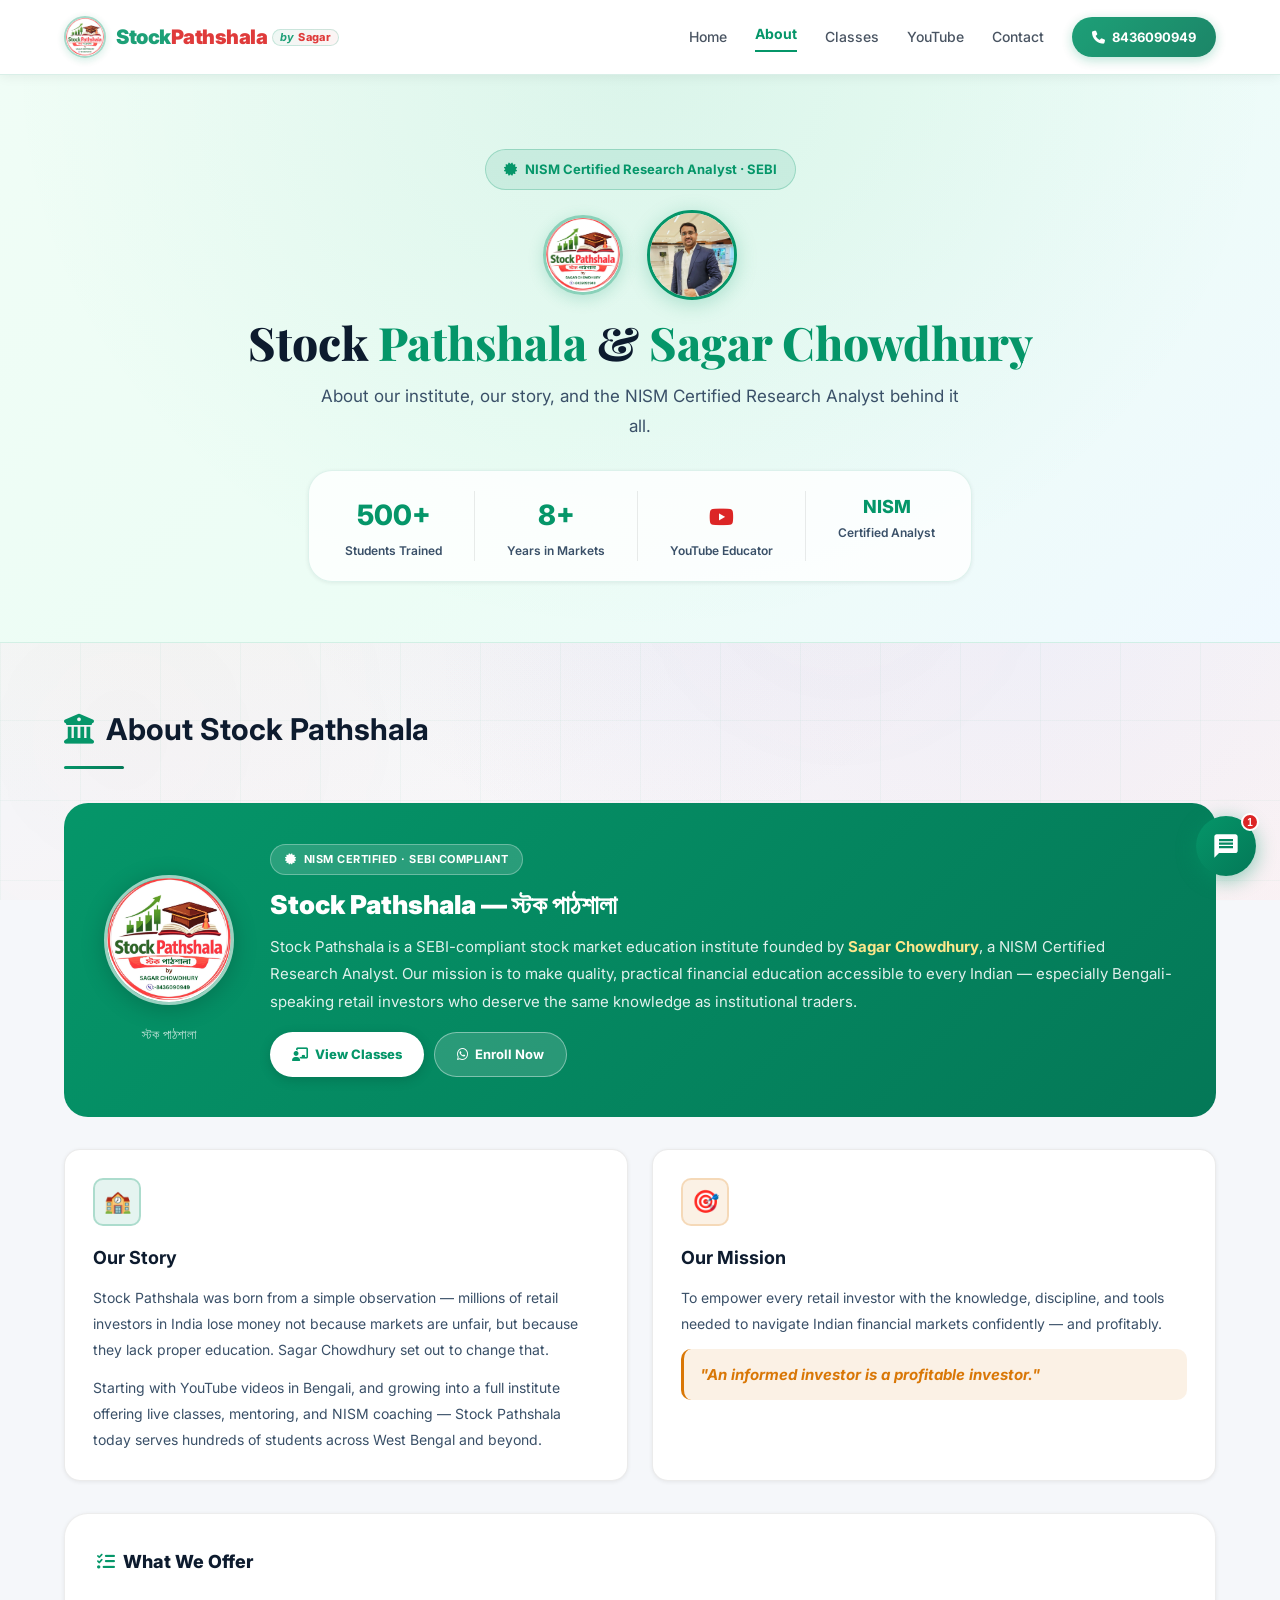
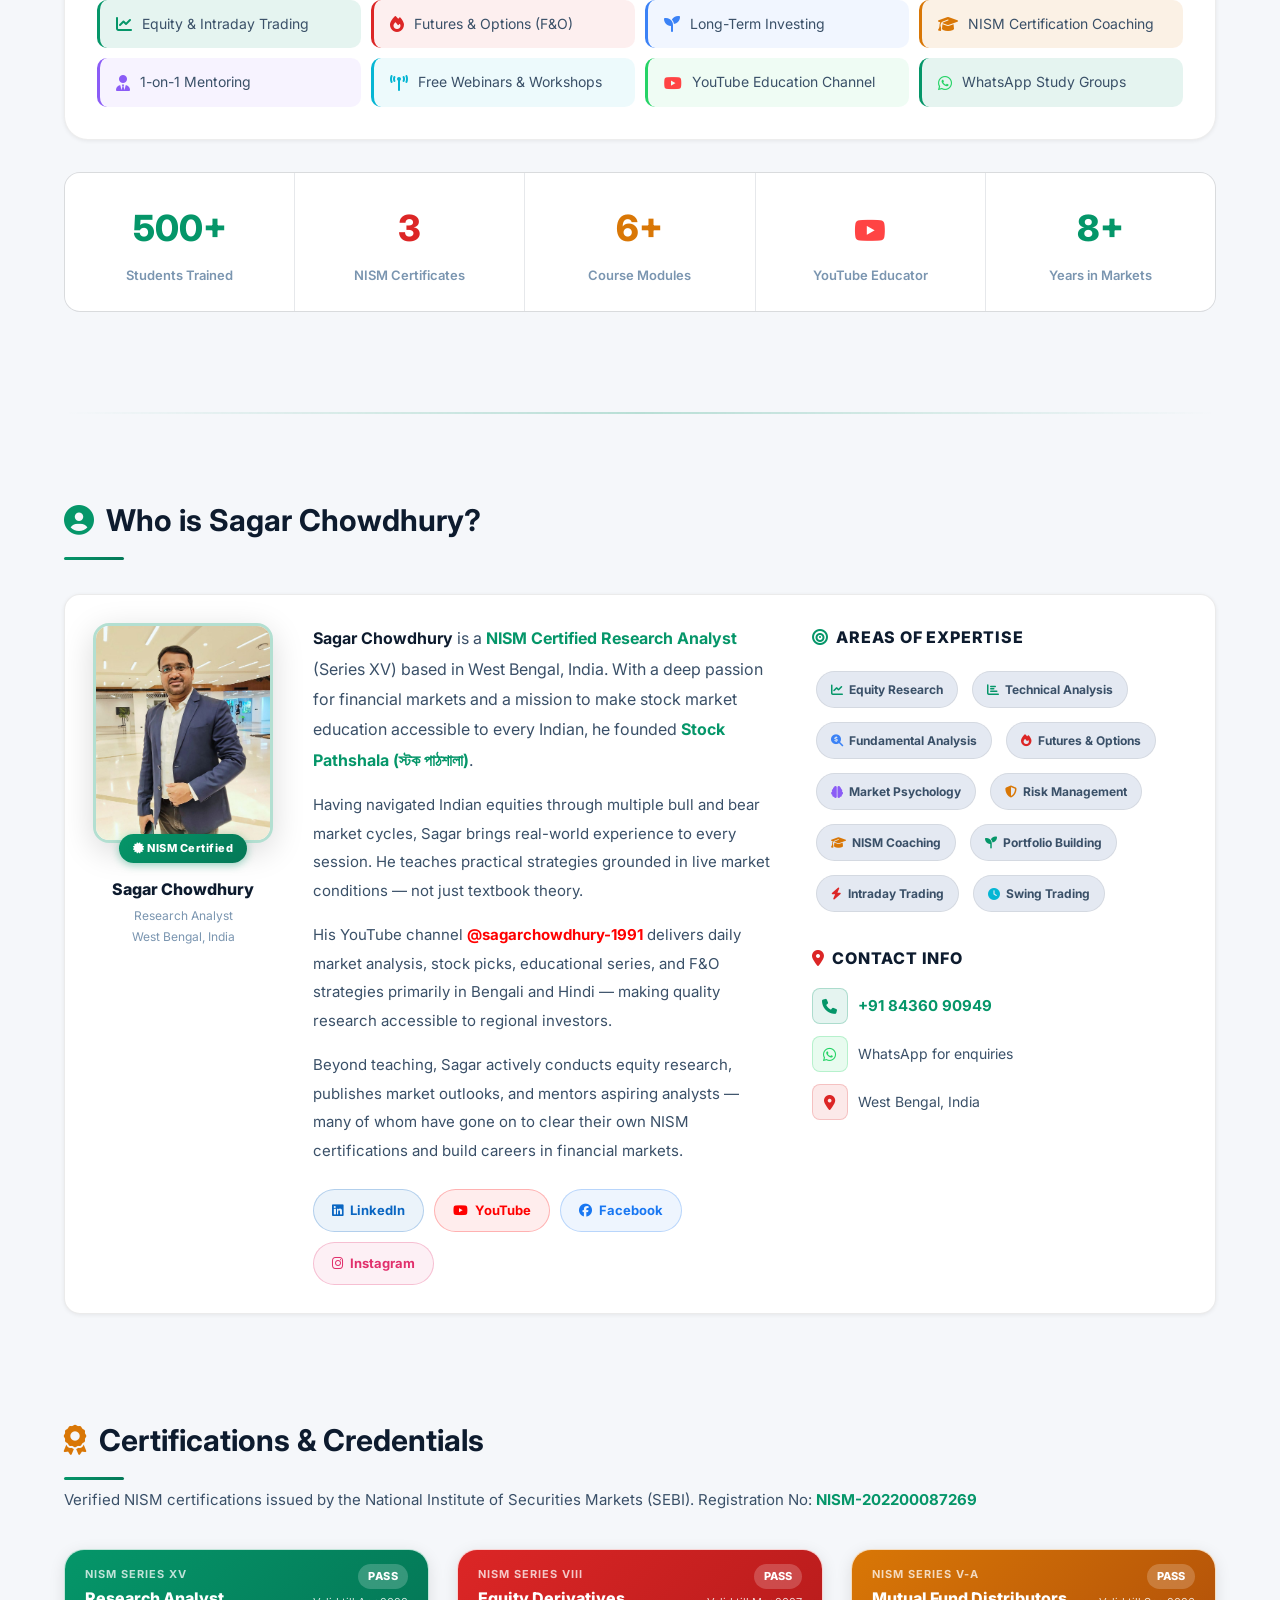
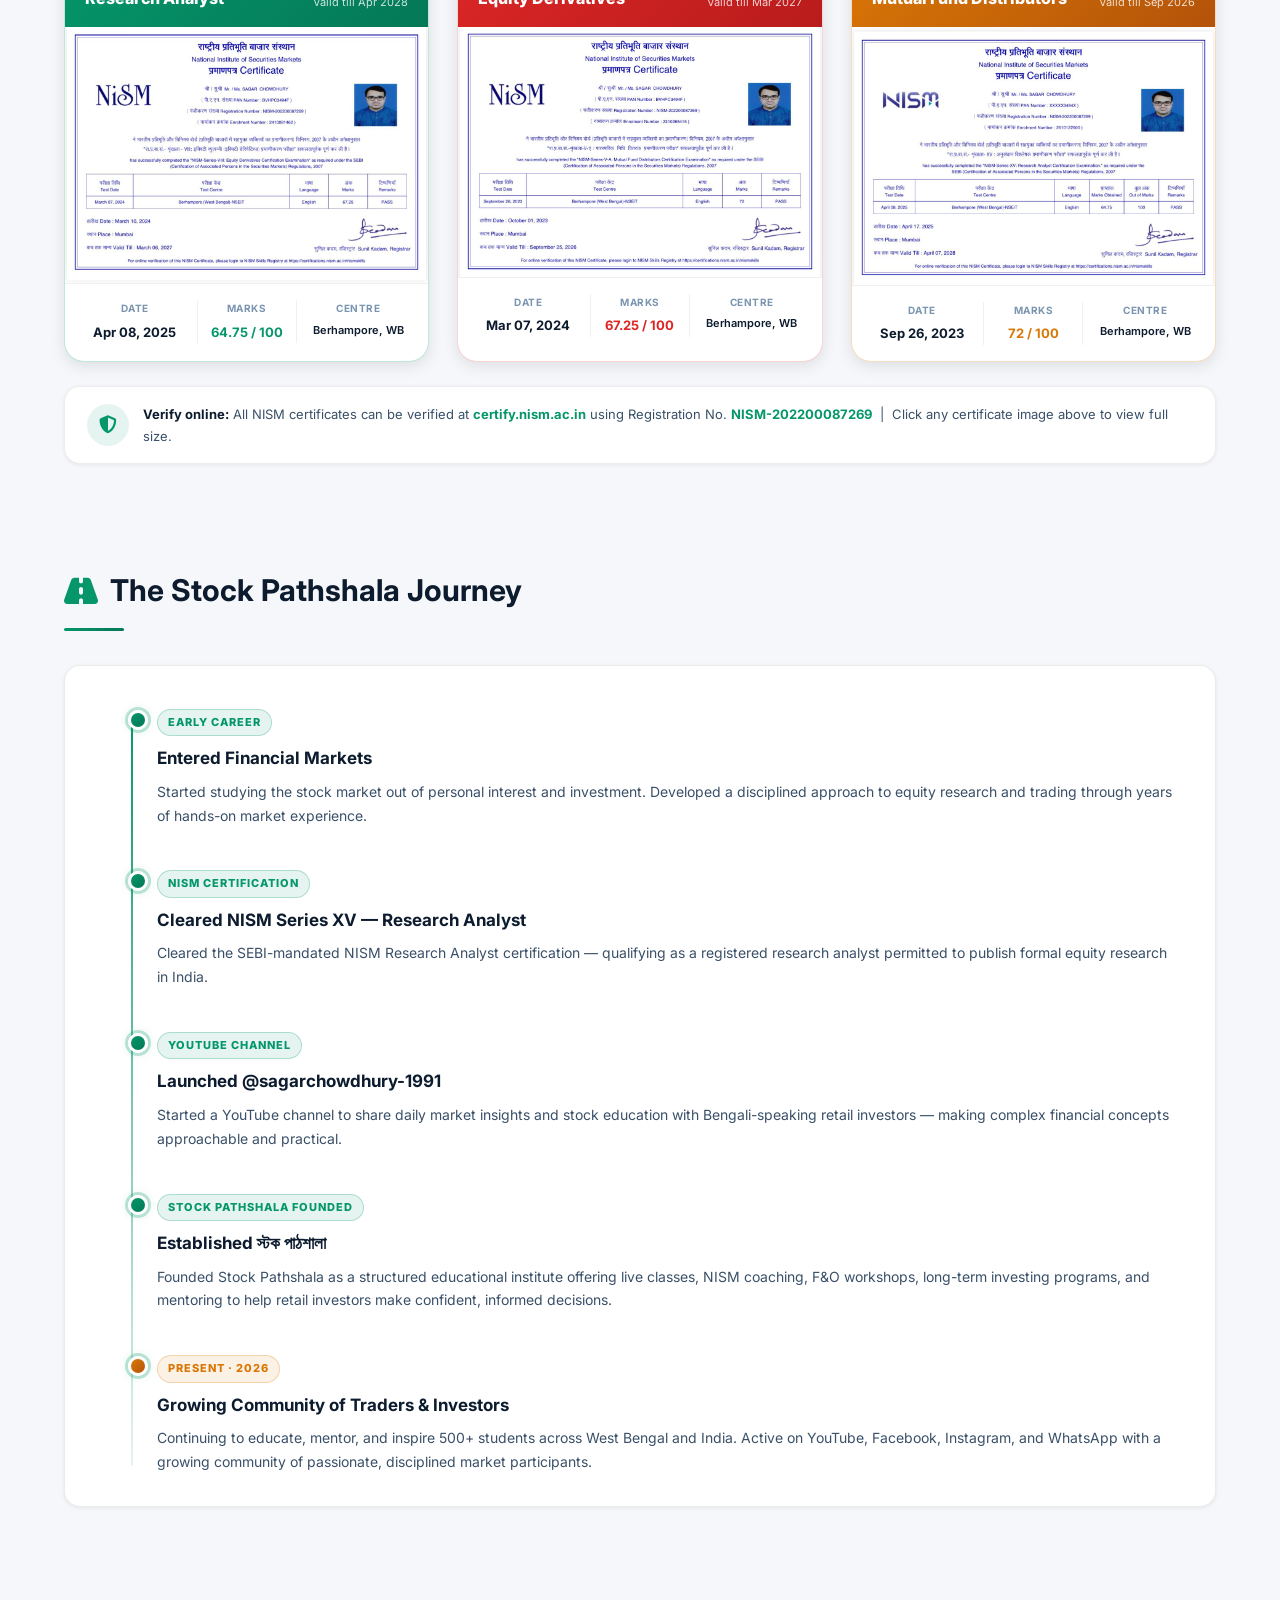
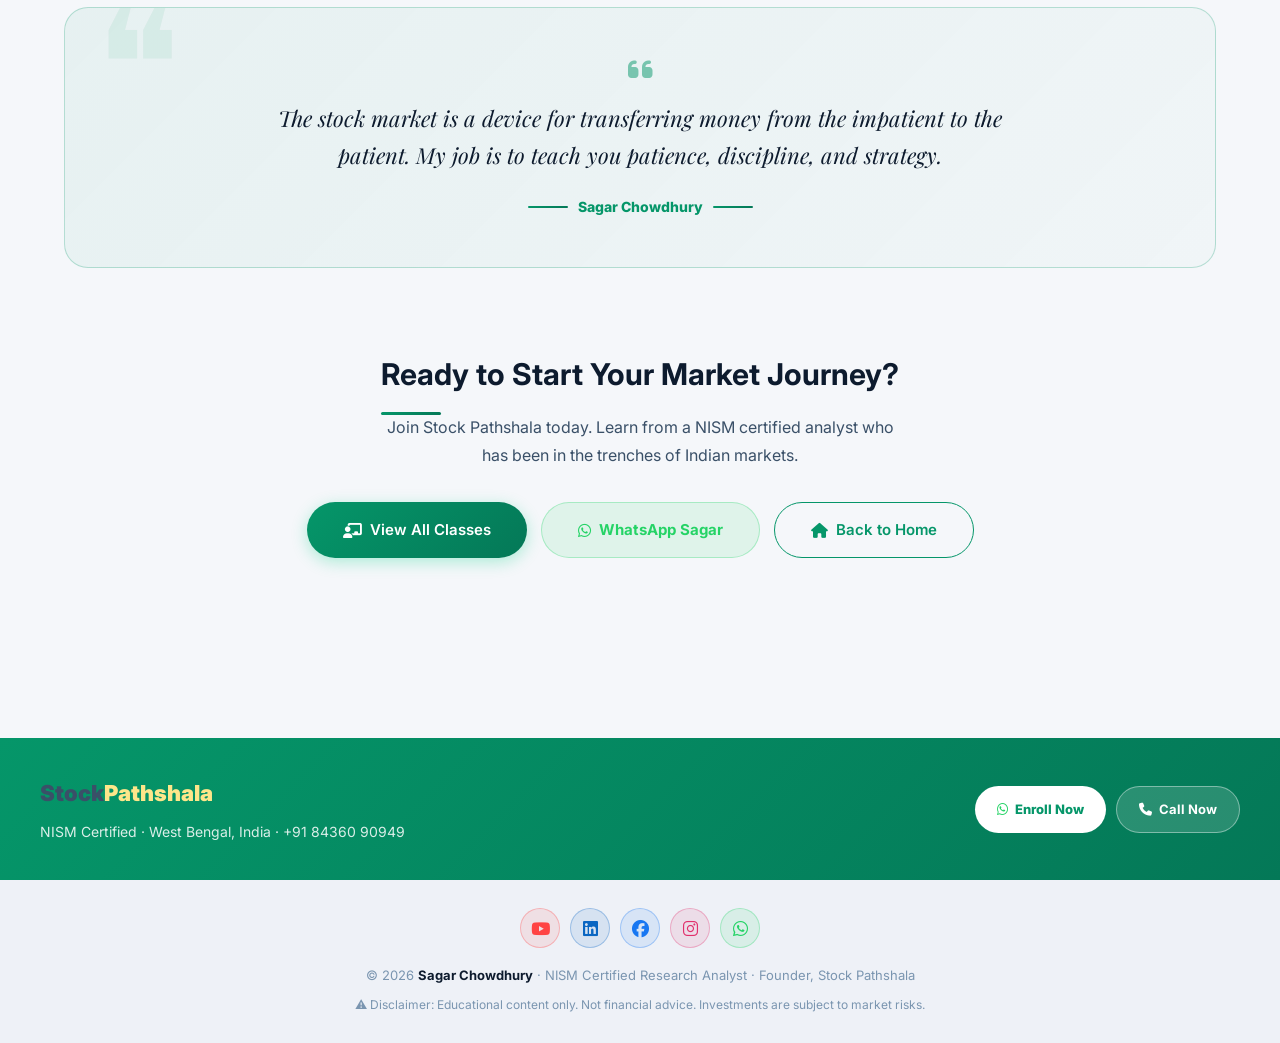
==== commit 87701ea3: "Stylish nav brand title with 'by Sagar' pill badge + obfuscate email/phone in source" ====
--- a/about.html
+++ b/about.html
@@ -158,9 +158,18 @@
           border:2px solid rgba(5,150,105,0.4);box-shadow:0 2px 8px rgba(5,150,105,0.2);
           flex-shrink:0"
         onerror="this.style.display='none'">
-      <div style="display:flex;align-items:baseline;gap:1px">
-        <span style="font-size:22px;font-weight:900;color:#059669;letter-spacing:-0.5px">Stock</span>
-        <span style="font-size:22px;font-weight:900;color:#dc2626;letter-spacing:-0.5px">Pathshala</span>
+      <div style="display:flex;flex-direction:column;gap:1px">
+        <div style="display:flex;align-items:center;gap:0px;line-height:1">
+          <span style="font-size:20px;font-weight:900;color:#059669;letter-spacing:-0.5px">Stock</span>
+          <span style="font-size:20px;font-weight:900;color:#dc2626;letter-spacing:-0.5px">Pathshala</span>
+          <span style="font-size:11px;font-weight:700;color:var(--text-muted);
+            margin-left:5px;padding:2px 7px;
+            background:linear-gradient(135deg,rgba(5,150,105,0.08),rgba(220,38,38,0.06));
+            border:1px solid rgba(5,150,105,0.2);border-radius:20px;
+            letter-spacing:0.4px;white-space:nowrap;font-style:italic">
+            <span style="color:#059669">by</span>&nbsp;<span style="color:#dc2626;font-style:normal;font-weight:800">Sagar</span>
+          </span>
+        </div>
       </div>
     </a>
 
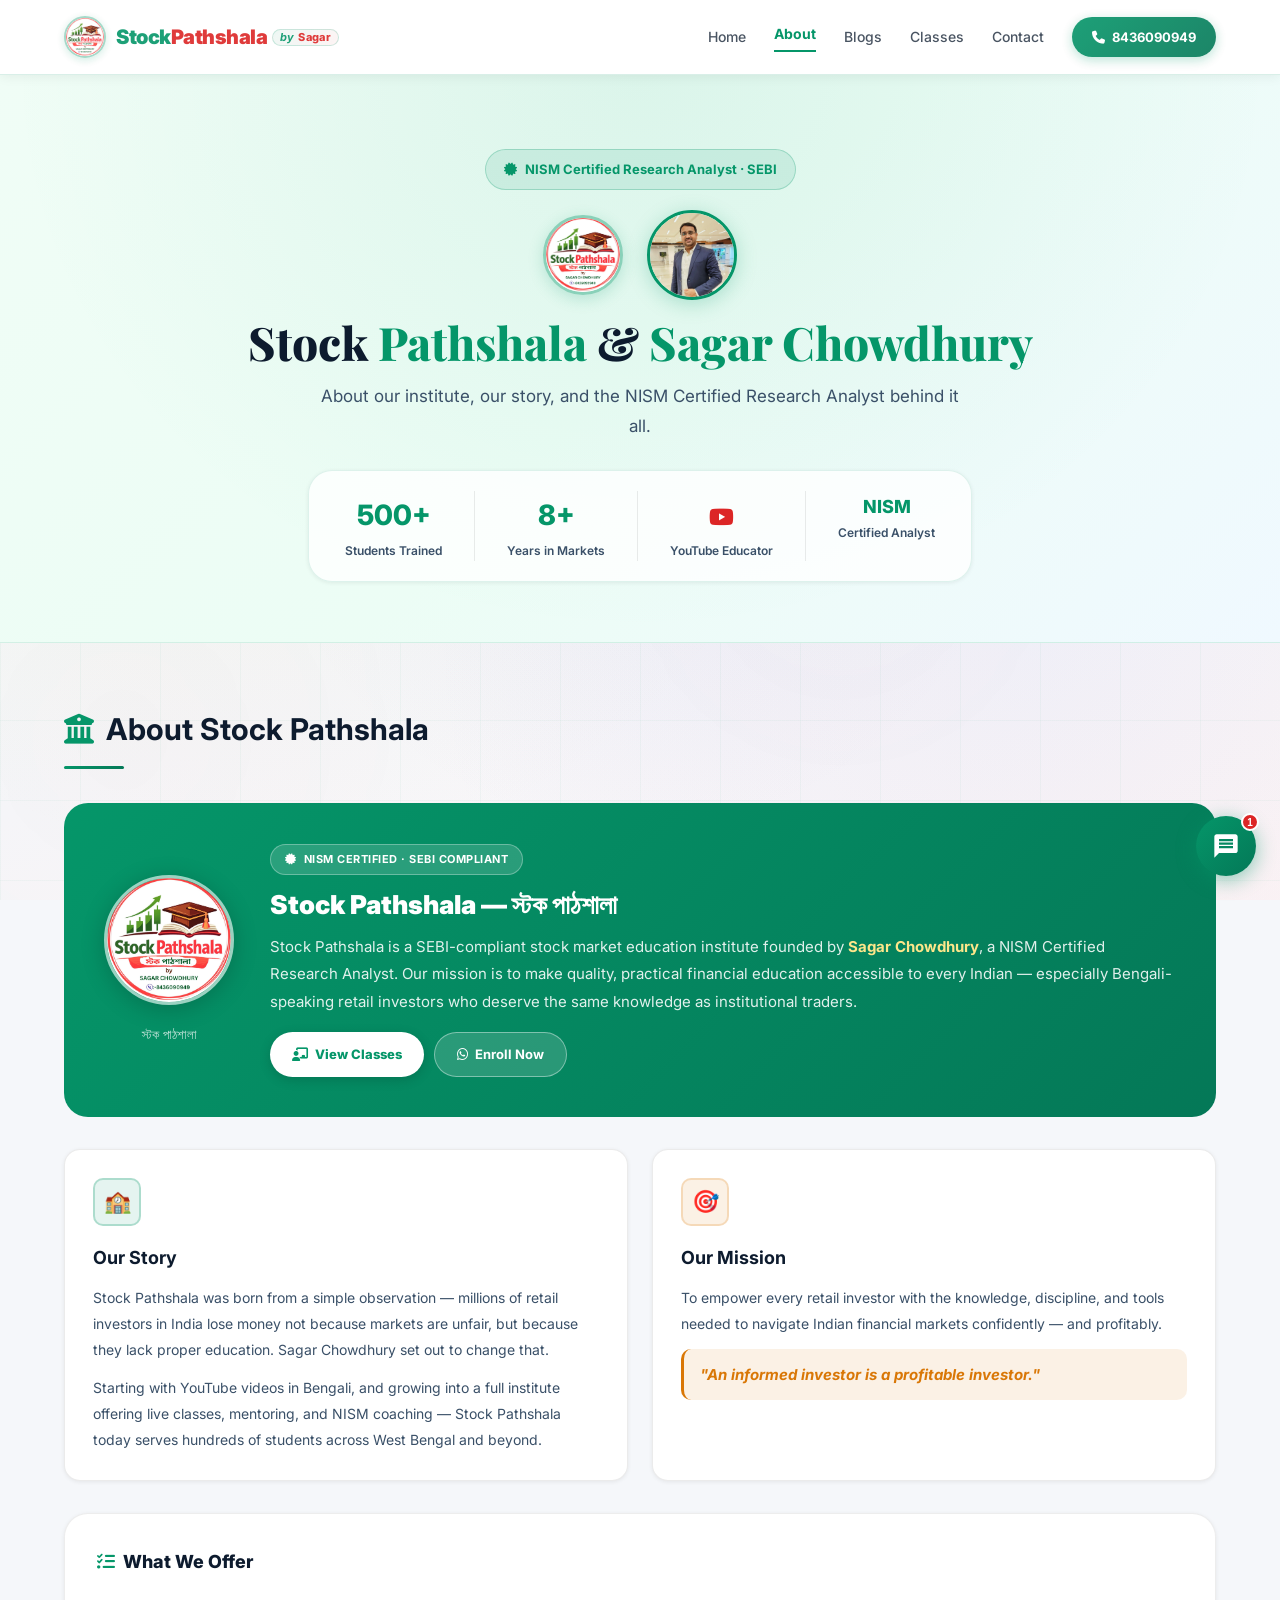
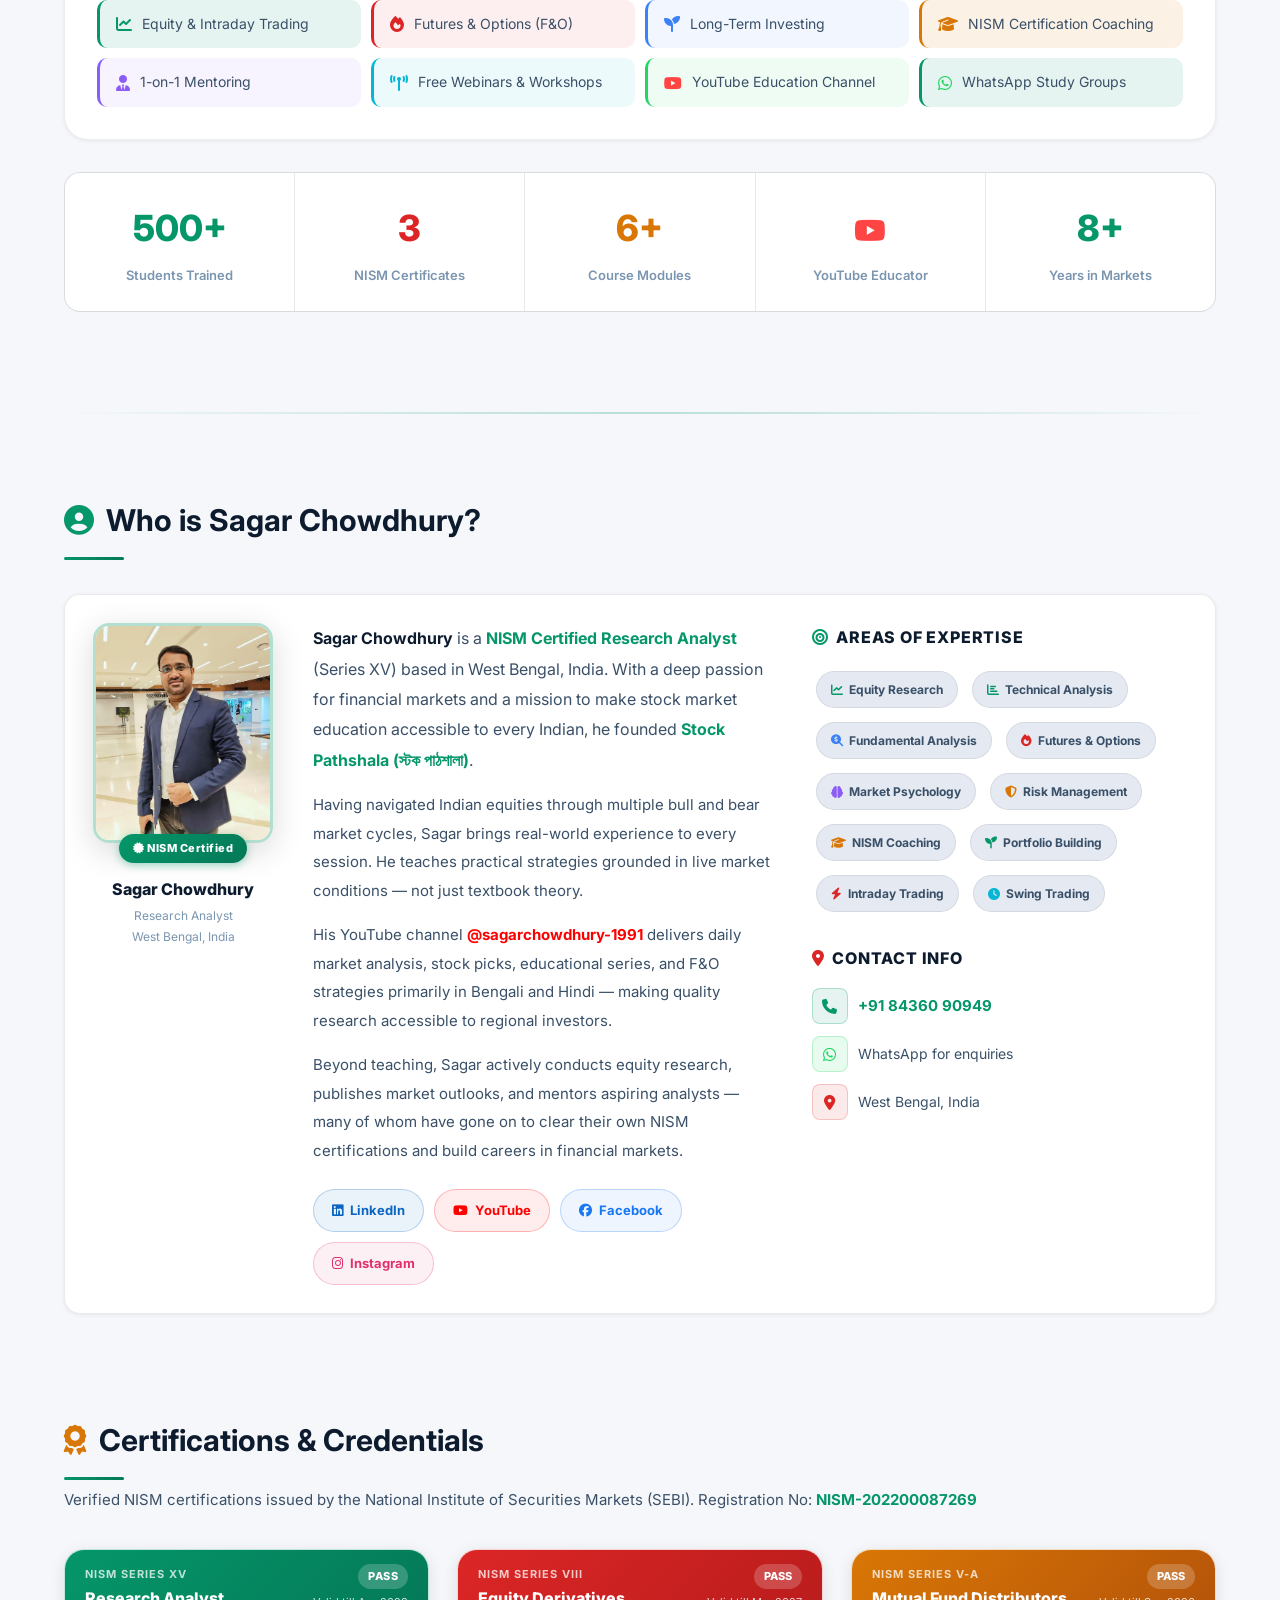
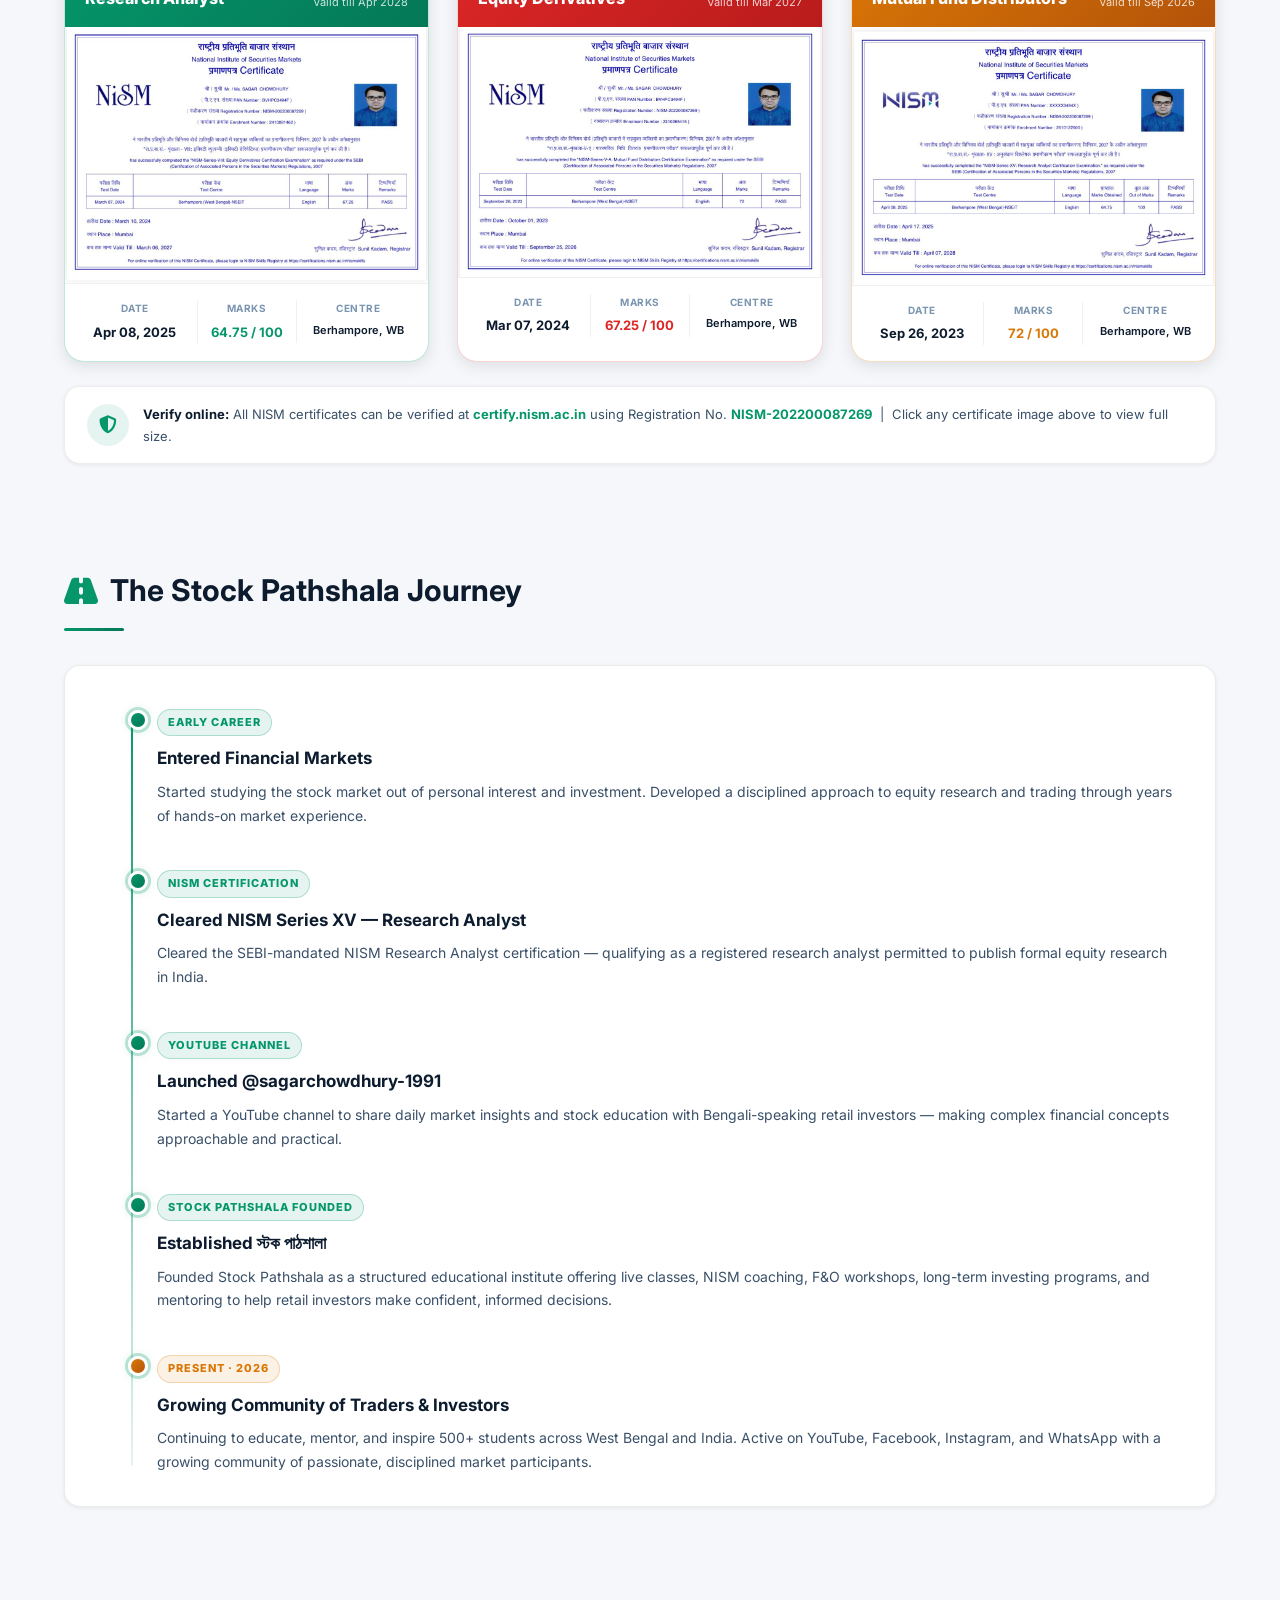
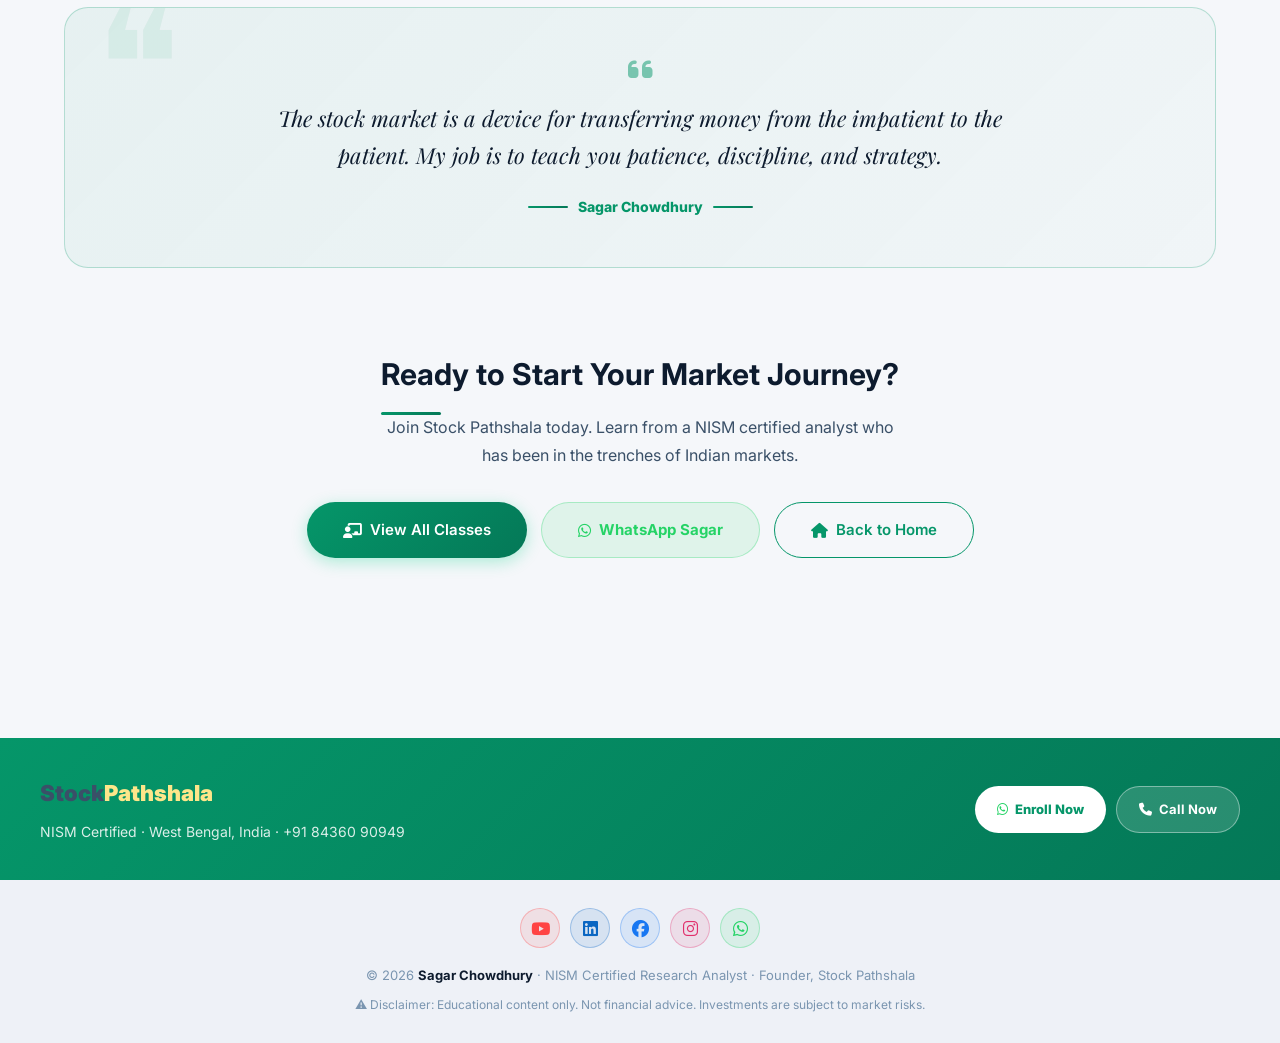
==== commit da024a0a: "Add blogs nav and refresh social section layout" ====
--- a/about.html
+++ b/about.html
@@ -3,8 +3,75 @@
 <head>
 <meta charset="UTF-8">
 <meta name="viewport" content="width=device-width, initial-scale=1.0">
-<title>About Sagar Chowdhury | NISM Research Analyst | Stock Pathshala</title>
-<meta name="description" content="Learn about Sagar Chowdhury — NISM certified research analyst, stock market educator, and founder of Stock Pathshala (স্টক পাঠশালা).">
+
+<!-- ── Primary SEO ── -->
+<title>About Sagar Chowdhury | NISM Research Analyst | Stock Pathshala Founder | West Bengal</title>
+<meta name="description" content="About Sagar Chowdhury — NISM Certified Research Analyst (Series V-A, VIII, XV), founder of Stock Pathshala (স্টক পাঠশালা). 8+ years in Indian markets, 500+ students trained. Stock market educator in Bengali & Hindi.">
+<meta name="keywords" content="Sagar Chowdhury about, Stock Pathshala founder, NISM Research Analyst West Bengal, stock market teacher Bengali, Sagar Chowdhury NISM, stock market educator India, স্টক পাঠশালা, share market classes West Bengal">
+<meta name="author" content="Sagar Chowdhury">
+<meta name="robots" content="index, follow, max-snippet:-1, max-image-preview:large, max-video-preview:-1">
+<meta name="googlebot" content="index, follow">
+<meta name="theme-color" content="#059669">
+<link rel="canonical" href="https://stockpathshalabysagar.com/about.html">
+
+<!-- ── Open Graph ── -->
+<meta property="og:type" content="profile">
+<meta property="og:site_name" content="Stock Pathshala by Sagar">
+<meta property="og:title" content="About Sagar Chowdhury | NISM Research Analyst | Stock Pathshala">
+<meta property="og:description" content="NISM Certified Research Analyst & founder of Stock Pathshala. 8+ years experience, 500+ students trained. Stock market education in Bengali & Hindi.">
+<meta property="og:url" content="https://stockpathshalabysagar.com/about.html">
+<meta property="og:image" content="https://stockpathshalabysagar.com/assets/sagar-profile.jpg">
+<meta property="og:image:alt" content="Sagar Chowdhury - NISM Certified Research Analyst">
+<meta property="og:locale" content="en_IN">
+<meta property="profile:first_name" content="Sagar">
+<meta property="profile:last_name" content="Chowdhury">
+
+<!-- ── Twitter / X Card ── -->
+<meta name="twitter:card" content="summary_large_image">
+<meta name="twitter:title" content="About Sagar Chowdhury | NISM Research Analyst | Stock Pathshala">
+<meta name="twitter:description" content="NISM Certified Research Analyst, founder of Stock Pathshala. 500+ students trained in stock market education.">
+<meta name="twitter:image" content="https://stockpathshalabysagar.com/assets/sagar-profile.jpg">
+
+<!-- ── Geo ── -->
+<meta name="geo.region" content="IN-WB">
+<meta name="geo.placename" content="West Bengal, India">
+
+<!-- ── Structured Data: Person ── -->
+<script type="application/ld+json">
+{
+  "@context": "https://schema.org",
+  "@type": "ProfilePage",
+  "mainEntity": {
+    "@type": "Person",
+    "name": "Sagar Chowdhury",
+    "jobTitle": "NISM Certified Research Analyst",
+    "description": "Founder of Stock Pathshala, NISM Certified Research Analyst with 8+ years in Indian equity markets. Expert in equity trading, F&O, and NISM coaching. Teaches in Bengali and Hindi.",
+    "image": "https://stockpathshalabysagar.com/assets/sagar-profile.jpg",
+    "url": "https://stockpathshalabysagar.com/about.html",
+    "hasCredential": [
+      { "@type": "EducationalOccupationalCredential", "name": "NISM Series V-A" },
+      { "@type": "EducationalOccupationalCredential", "name": "NISM Series VIII" },
+      { "@type": "EducationalOccupationalCredential", "name": "NISM Series XV" }
+    ],
+    "worksFor": {
+      "@type": "EducationalOrganization",
+      "name": "Stock Pathshala",
+      "url": "https://stockpathshalabysagar.com/"
+    },
+    "address": {
+      "@type": "PostalAddress",
+      "addressRegion": "West Bengal",
+      "addressCountry": "IN"
+    },
+    "sameAs": [
+      "https://www.linkedin.com/in/sagar-chowdhury-507744264/",
+      "https://www.youtube.com/@sagarchowdhury-1991",
+      "https://www.facebook.com/sagar.chowdhury.794/",
+      "https://www.instagram.com/sagar_chowdhury_official/"
+    ]
+  }
+}
+</script>
 <link rel="icon" type="image/png" sizes="32x32" href="assets/stock-pathshala-logo.png">
 <link rel="icon" type="image/png" sizes="16x16" href="assets/stock-pathshala-logo.png">
 <link rel="shortcut icon" type="image/png" href="assets/stock-pathshala-logo.png">
@@ -152,7 +219,7 @@
     display:flex;justify-content:space-between;align-items:center">
 
     <!-- Brand -->
-    <a href="index.html" style="display:flex;align-items:center;gap:10px;text-decoration:none">
+    <a href="index" style="display:flex;align-items:center;gap:10px;text-decoration:none">
       <img src="assets/stock-pathshala-logo.png" alt="Stock Pathshala"
         style="width:42px;height:42px;border-radius:50%;object-fit:cover;
           border:2px solid rgba(5,150,105,0.4);box-shadow:0 2px 8px rgba(5,150,105,0.2);
@@ -175,15 +242,15 @@
 
     <!-- Links — About is active, clearly visible in green -->
     <div style="display:flex;gap:28px;align-items:center">
-      <a href="index.html" class="nav-link" style="font-weight:500;font-size:14px">Home</a>
-
-      <a href="about.html" class="nav-link active" style="font-weight:700;font-size:14px">About</a>
-
-      <a href="index.html#classes" class="nav-link" style="font-weight:500;font-size:14px">Classes</a>
-
-      <a href="index.html#youtube" class="nav-link" style="font-weight:500;font-size:14px">YouTube</a>
-
-      <a href="index.html#contact" class="nav-link" style="font-weight:500;font-size:14px">Contact</a>
+      <a href="index" class="nav-link" style="font-weight:500;font-size:14px">Home</a>
+
+      <a href="about" class="nav-link active" style="font-weight:700;font-size:14px">About</a>
+
+      <a href="all-blogs" class="nav-link" style="font-weight:500;font-size:14px">Blogs</a>
+
+      <a href="index#classes" class="nav-link" style="font-weight:500;font-size:14px">Classes</a>
+
+      <a href="index#contact" class="nav-link" style="font-weight:500;font-size:14px">Contact</a>
 
       <a href="tel:+918436090949"
         style="display:inline-flex;align-items:center;gap:7px;padding:9px 20px;
--- a/mobile-nav-fix.css
+++ b/mobile-nav-fix.css
@@ -243,13 +243,13 @@
   }
 }
 
-/* ── 3. Mobile Bottom Navigation Bar ── */
+/* ── 3. Mobile Bottom Navigation Bar — Modern Redesign ── */
 .mobile-bottom-nav {
   display: none;
 }
 
 @media (max-width: 768px) {
-  /* Show the bottom nav */
+
   .mobile-bottom-nav {
     display: flex;
     position: fixed;
@@ -257,66 +257,137 @@
     left: 0;
     right: 0;
     z-index: 998;
-    background: rgba(255, 255, 255, 0.97);
-    backdrop-filter: blur(20px);
-    -webkit-backdrop-filter: blur(20px);
-    border-top: 1px solid rgba(5, 150, 105, 0.15);
-    box-shadow: 0 -2px 16px rgba(0, 0, 0, 0.08);
-    padding: 8px 0 max(8px, env(safe-area-inset-bottom));
+    /* Frosted glass base */
+    background: rgba(255, 255, 255, 0.92);
+    backdrop-filter: blur(24px);
+    -webkit-backdrop-filter: blur(24px);
+    border-top: 1px solid rgba(5, 150, 105, 0.12);
+    box-shadow:
+      0 -1px 0 rgba(255,255,255,0.6) inset,
+      0 -8px 32px rgba(0, 0, 0, 0.10);
+    padding: 6px 8px max(10px, env(safe-area-inset-bottom));
     justify-content: space-around;
-    align-items: center;
+    align-items: flex-end;
+    gap: 2px;
   }
 
   .dark .mobile-bottom-nav {
-    background: rgba(11, 22, 40, 0.97);
-    border-top: 1px solid rgba(0, 208, 132, 0.15);
-  }
-
+    background: rgba(8, 16, 32, 0.94);
+    border-top: 1px solid rgba(0, 208, 132, 0.12);
+    box-shadow: 0 -8px 32px rgba(0, 0, 0, 0.4);
+  }
+
+  /* Regular nav items */
   .mobile-bottom-nav a {
     display: flex;
     flex-direction: column;
     align-items: center;
-    gap: 4px;
-    padding: 4px 12px;
+    gap: 3px;
+    padding: 6px 10px 4px;
     text-decoration: none;
-    color: var(--text-muted);
-    font-size: 10px;
-    font-weight: 600;
-    border-radius: 10px;
-    transition: all 0.2s;
-    min-width: 52px;
+    color: #94a3b8;
+    font-size: 9.5px;
+    font-weight: 700;
+    letter-spacing: 0.3px;
+    border-radius: 14px;
+    transition: all 0.22s cubic-bezier(0.34, 1.56, 0.64, 1);
+    min-width: 48px;
     text-align: center;
+    position: relative;
   }
 
   .mobile-bottom-nav a i {
-    font-size: 20px;
+    font-size: 19px;
     line-height: 1;
-  }
-
+    transition: transform 0.22s cubic-bezier(0.34, 1.56, 0.64, 1);
+  }
+
+  /* Active dot indicator */
+  .mobile-bottom-nav a.active::after {
+    content: '';
+    position: absolute;
+    bottom: -2px;
+    left: 50%;
+    transform: translateX(-50%);
+    width: 4px;
+    height: 4px;
+    background: #059669;
+    border-radius: 50%;
+  }
+
+  /* Active & hover state */
   .mobile-bottom-nav a.active,
   .mobile-bottom-nav a:active {
-    color: var(--green);
-  }
-
+    color: #059669;
+    background: rgba(5, 150, 105, 0.08);
+  }
+
+  .mobile-bottom-nav a.active i,
+  .mobile-bottom-nav a:active i {
+    transform: translateY(-2px);
+  }
+
+  /* Hover effect for non-enroll items */
+  .mobile-bottom-nav a:not(.nav-enroll):hover {
+    color: #059669;
+    background: rgba(5, 150, 105, 0.06);
+  }
+
+  /* ── Centre Enroll pill button ── */
   .mobile-bottom-nav a.nav-enroll {
-    background: linear-gradient(135deg, #059669, #047857);
+    background: linear-gradient(135deg, #059669 0%, #047857 100%);
     color: #fff !important;
-    padding: 6px 14px;
-    border-radius: 50px;
-    box-shadow: 0 3px 10px rgba(5, 150, 105, 0.35);
-  }
-
-  /* Push page content up so bottom nav doesn't cover it */
+    padding: 8px 16px 6px;
+    border-radius: 22px;
+    box-shadow: 0 4px 14px rgba(5, 150, 105, 0.4);
+    font-size: 9.5px;
+    font-weight: 800;
+    letter-spacing: 0.3px;
+    position: static;
+    bottom: auto;
+    width: auto;
+    height: auto;
+    min-width: auto;
+    justify-content: center;
+    gap: 3px;
+    transform: none;
+    transition: all 0.2s ease;
+  }
+
+  .mobile-bottom-nav a.nav-enroll i {
+    font-size: 18px;
+    transition: none;
+  }
+
+  .mobile-bottom-nav a.nav-enroll::before {
+    display: none;
+  }
+
+  .mobile-bottom-nav a.nav-enroll::after {
+    display: none;
+  }
+
+  .mobile-bottom-nav a.nav-enroll:hover,
+  .mobile-bottom-nav a.nav-enroll:active {
+    transform: scale(1.04);
+    box-shadow: 0 6px 18px rgba(5, 150, 105, 0.5);
+  }
+
+  .dark .mobile-bottom-nav a.nav-enroll {
+    box-shadow: 0 4px 14px rgba(5, 150, 105, 0.45);
+  }
+
+  /* Push page content up */
   body {
-    padding-bottom: 72px;
-  }
-
-  /* Keep chatbot fab above bottom nav */
+    padding-bottom: 76px;
+  }
+
+  /* Chatbot FAB above bottom nav */
   #sp-chat-fab {
-    bottom: 84px !important;
+    bottom: 88px !important;
   }
 
   #sp-chat-widget {
-    bottom: 156px !important;
-  }
-}
+    bottom: 160px !important;
+  }
+}
--- a/style.css
+++ b/style.css
@@ -187,6 +187,46 @@
 /* ── Grid ── */
 .grid-3 { display: grid; grid-template-columns: repeat(auto-fit, minmax(320px, 1fr)); gap: 24px; }
 .grid-2 { display: grid; grid-template-columns: 1fr 1fr; gap: 32px; align-items: start; }
+.blog-grid { display: grid; grid-template-columns: repeat(auto-fit, minmax(280px, 1fr)); gap: 24px; }
+.blog-slider { display: flex; gap: 16px; overflow-x: auto; padding-bottom: 8px; scroll-snap-type: x proximity; }
+.blog-slider .blog-card { min-width: 280px; max-width: 320px; scroll-snap-align: start; }
+.blog-wall { display: grid; gap: 20px; }
+.blog-wall .blog-card { flex-direction: row; align-items: stretch; }
+.blog-wall .blog-image { height: 220px; min-width: 260px; margin: 12px; border-radius: 14px; }
+.page-header { display: flex; align-items: center; justify-content: space-between; gap: 16px; flex-wrap: wrap; margin-bottom: 24px; }
+.page-subtitle { color: var(--text-muted); margin-top: 8px; }
+.blog-card { background: var(--bg-card); border: 1px solid rgba(0,0,0,0.08); border-radius: 20px; overflow: hidden; box-shadow: var(--shadow-sm); display: flex; flex-direction: column; }
+.blog-card-body { padding: 18px 18px 20px; }
+.blog-image { width: 100%; height: 180px; object-fit: cover; display: block; background: var(--bg-secondary); }
+.blog-image.fallback { display: flex; align-items: center; justify-content: center; color: var(--text-muted); font-weight: 600; }
+.blog-date { font-size: 12px; color: var(--text-muted); margin-bottom: 8px; text-transform: uppercase; letter-spacing: 0.4px; }
+.blog-card .blog-image { border-radius: 16px; margin: 12px 12px 0; width: auto; height: 240px; object-fit: cover; object-position: center; background: #f8fafc; cursor: zoom-in; }
+.blog-card .blog-card-body p { font-size: 14px; line-height: 1.7; }
+.blog-card-actions { display: flex; justify-content: flex-end; margin-top: 12px; }
+.blog-share-btn { border: 0; background: var(--green-soft); color: var(--green); padding: 8px 12px; border-radius: 999px; cursor: pointer; font-size: 13px; font-weight: 700; }
+.blog-share-btn:hover { background: var(--green); color: #fff; }
+.blog-lightbox { position: fixed; inset: 0; background: rgba(0,0,0,0.9); display: none; align-items: center; justify-content: center; z-index: 9999; padding: 80px 24px 24px; }
+.blog-lightbox.active { display: flex; }
+.blog-lightbox img { max-width: 100%; max-height: 100%; object-fit: contain; border-radius: 16px; box-shadow: 0 16px 50px rgba(0,0,0,0.35); }
+.blog-lightbox-close { position: absolute; top: 20px; right: 20px; background: rgba(255,255,255,0.95); border: none; width: 44px; height: 44px; border-radius: 50%; font-size: 22px; cursor: pointer; color: #111; }
+.blog-empty { padding: 24px; text-align: center; color: var(--text-muted); border: 1px dashed var(--green-border); border-radius: var(--radius-lg); background: rgba(255,255,255,0.7); }
+.admin-page .container { padding-top: 60px; }
+.admin-header { display: flex; align-items: center; justify-content: space-between; gap: 16px; margin-bottom: 24px; flex-wrap: wrap; }
+.admin-subtitle { color: var(--text-muted); margin-top: 8px; }
+.admin-topbar { display: flex; align-items: center; justify-content: space-between; gap: 16px; flex-wrap: wrap; margin-bottom: 24px; }
+.admin-form { display: grid; gap: 16px; }
+.form-group { display: grid; gap: 8px; }
+.form-group input, .form-group textarea { width: 100%; border: 1px solid rgba(0,0,0,0.1); border-radius: var(--radius-md); padding: 12px 14px; font: inherit; color: var(--text-primary); background: var(--bg-card); }
+.form-group input:focus, .form-group textarea:focus { outline: 2px solid rgba(5,150,105,0.18); border-color: var(--green); }
+.form-actions { display: flex; gap: 12px; flex-wrap: wrap; }
+.flash { margin-top: 12px; padding: 10px 14px; border-radius: var(--radius-md); font-size: 14px; }
+.flash.success { background: rgba(5,150,105,0.12); color: var(--green); }
+.flash.error { background: rgba(220,38,38,0.12); color: var(--red); }
+.flash.info { background: rgba(59,130,246,0.1); color: #2563eb; }
+.admin-actions { display: flex; gap: 10px; margin-top: 12px; flex-wrap: wrap; }
+.btn.small { padding: 8px 14px; font-size: 13px; }
+.admin-card { display: flex; flex-direction: column; }
+.admin-card .blog-image { height: 180px; }
 
 /* ── Hero ── */
 .hero {
@@ -450,3 +490,35 @@
   .yt-card { flex:0 0 calc(100%); }
   .stats-grid { grid-template-columns:repeat(2,1fr); }
 }
+
+/* ── Facebook Page Section ── */
+.fb-page-wrap {
+  width: 100%;
+  max-width: 100%;
+  border-radius: var(--radius-lg);
+  overflow: hidden;
+  background: var(--bg-card);
+  border: 1px solid rgba(24,119,242,0.15);
+  box-shadow: var(--shadow-md);
+}
+
+.fb-page-wrap iframe {
+  display: block;
+  width: 100% !important;
+  max-width: 100%;
+  min-height: 640px;
+}
+
+@media (max-width: 900px) {
+  #facebook > div[style*="grid-template-columns"] {
+    display: flex !important;
+    flex-direction: column !important;
+  }
+  .fb-page-wrap,
+  .fb-page-wrap iframe {
+    width: 100% !important;
+    min-height: 420px;
+  }
+}
+
+/* ── Course Announcement Banner ── */
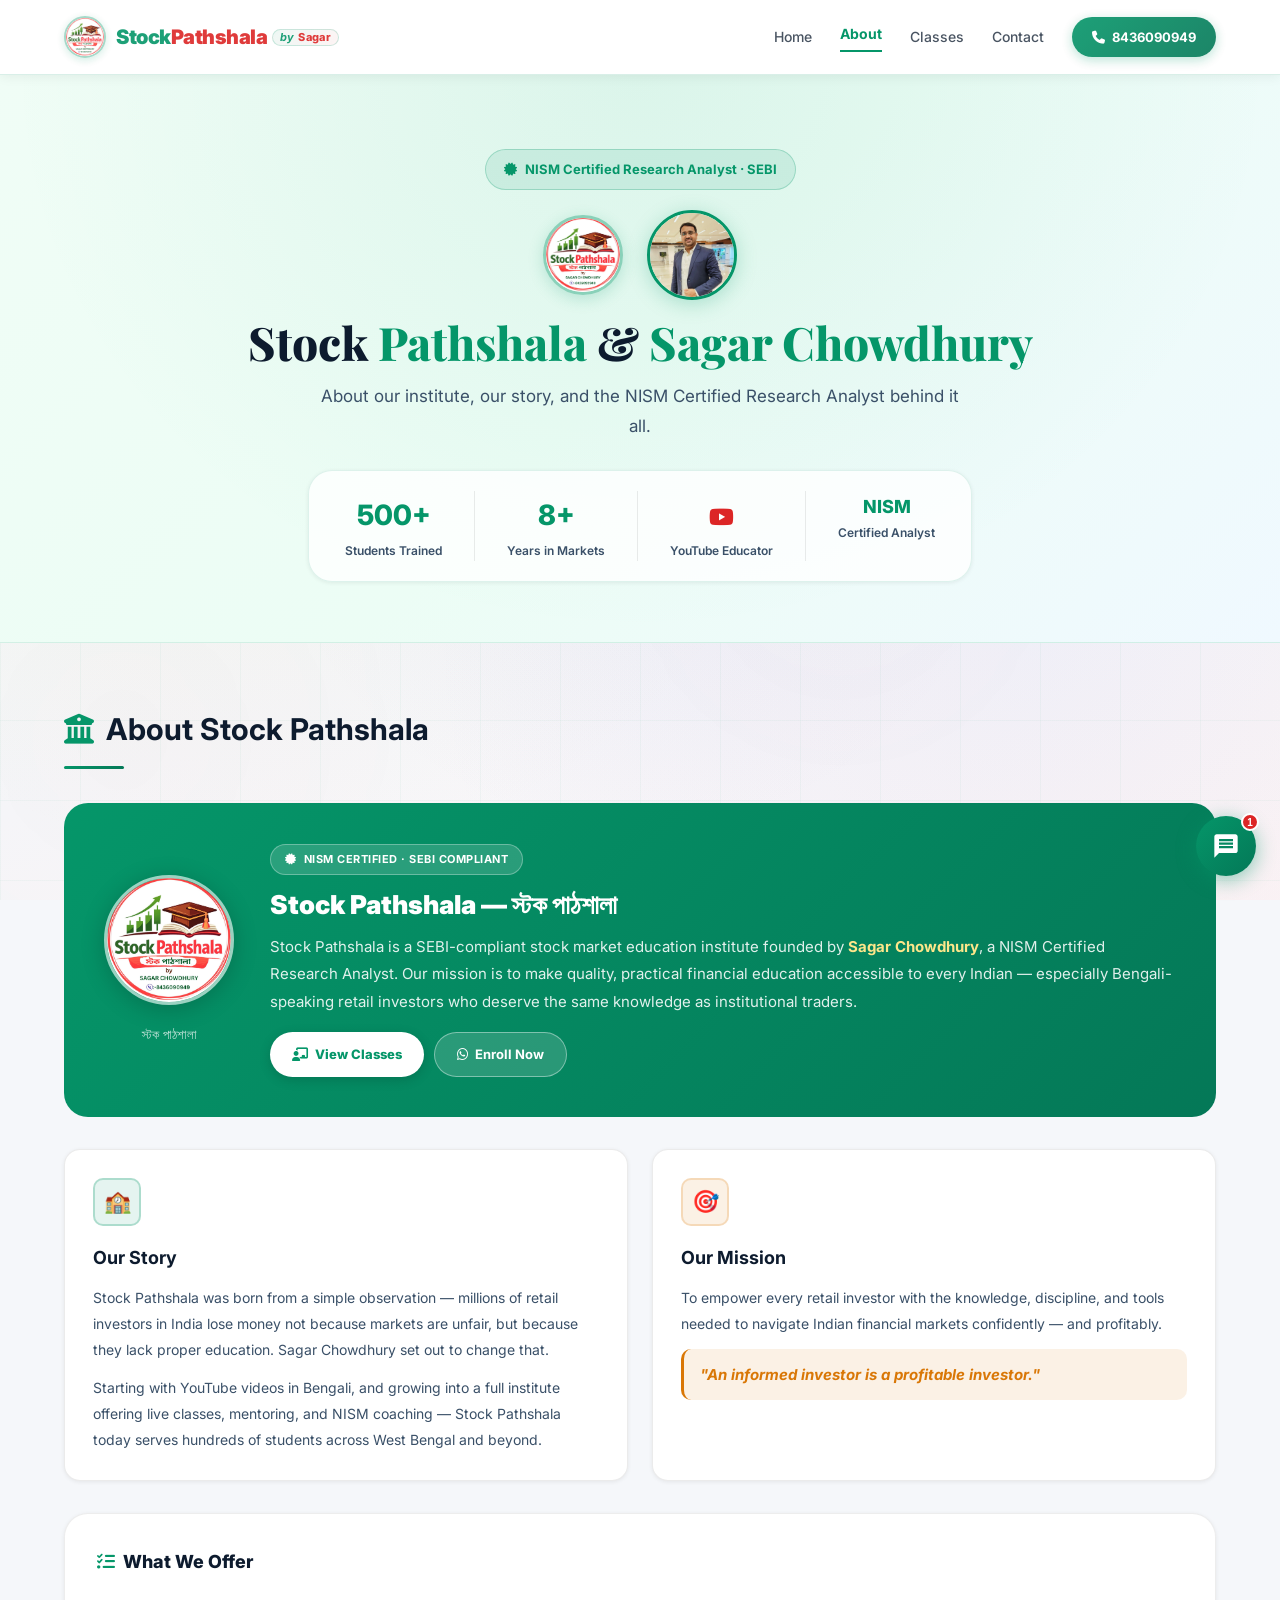
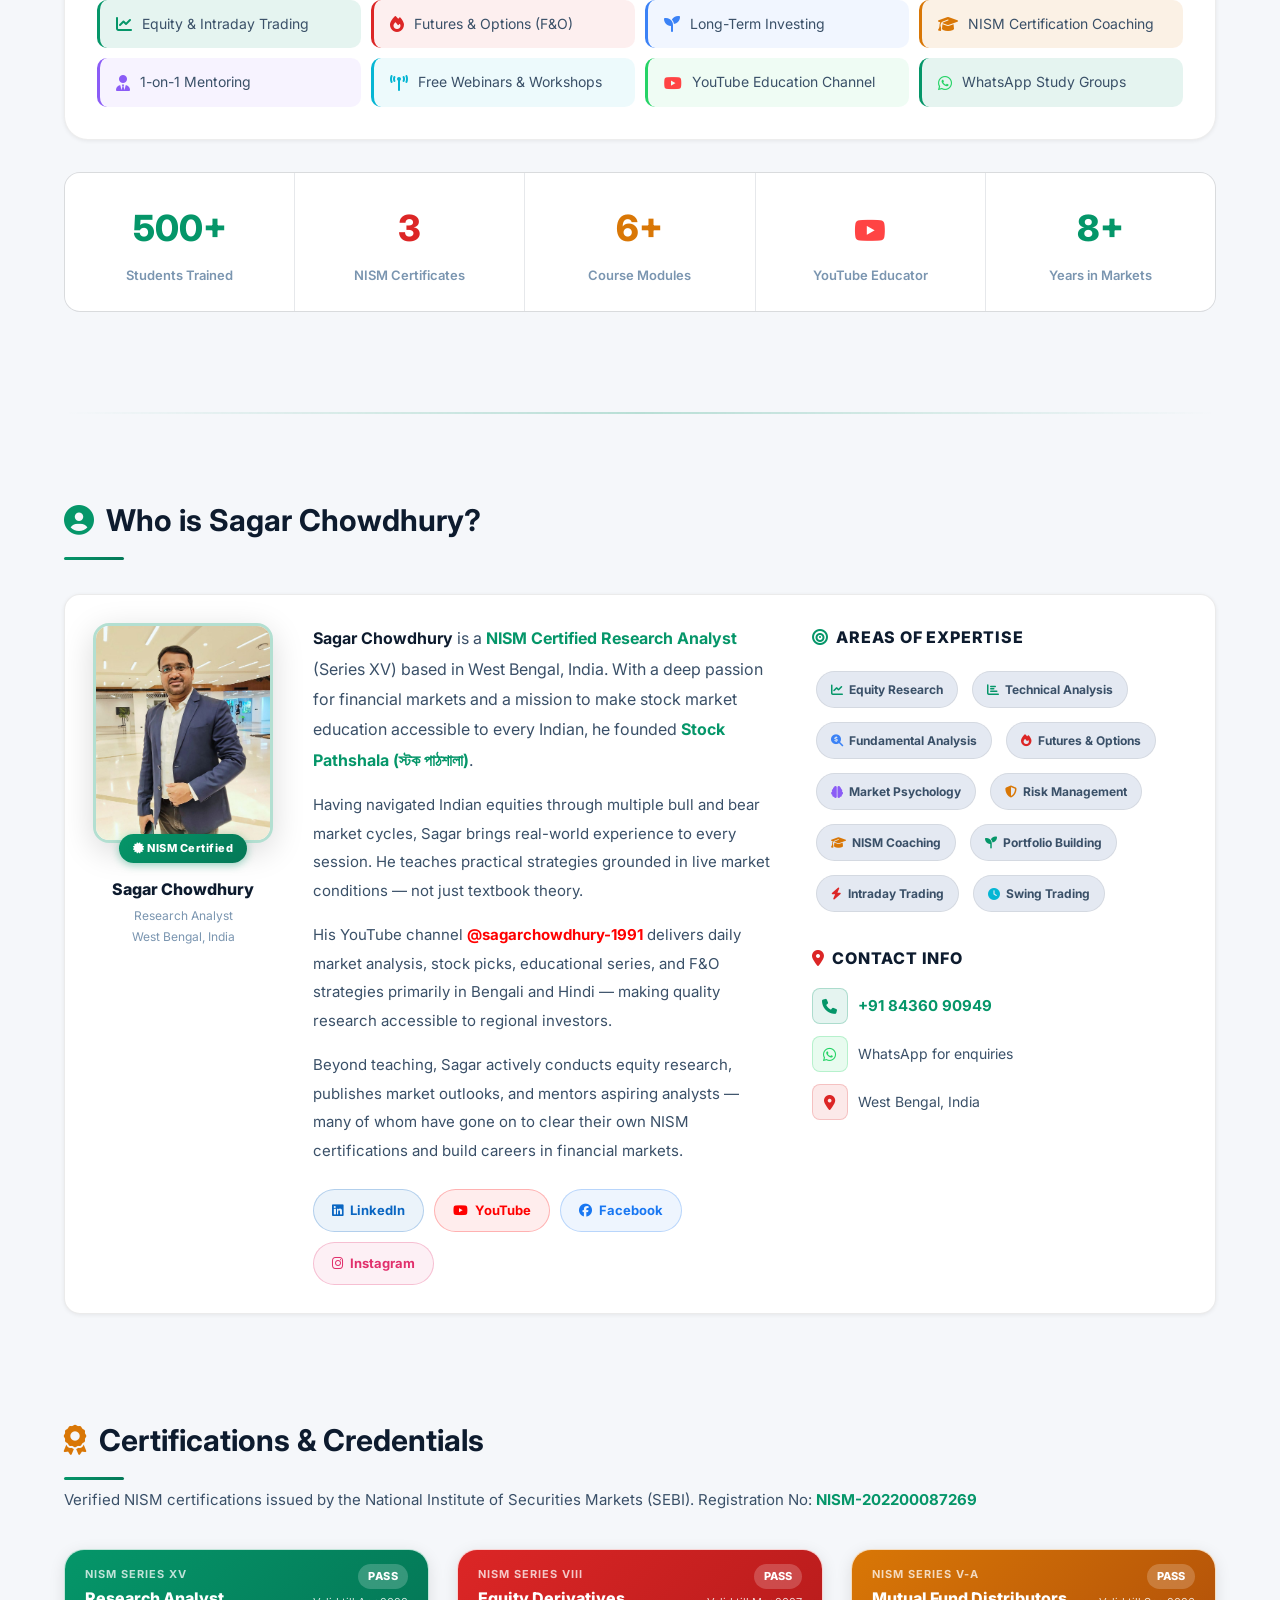
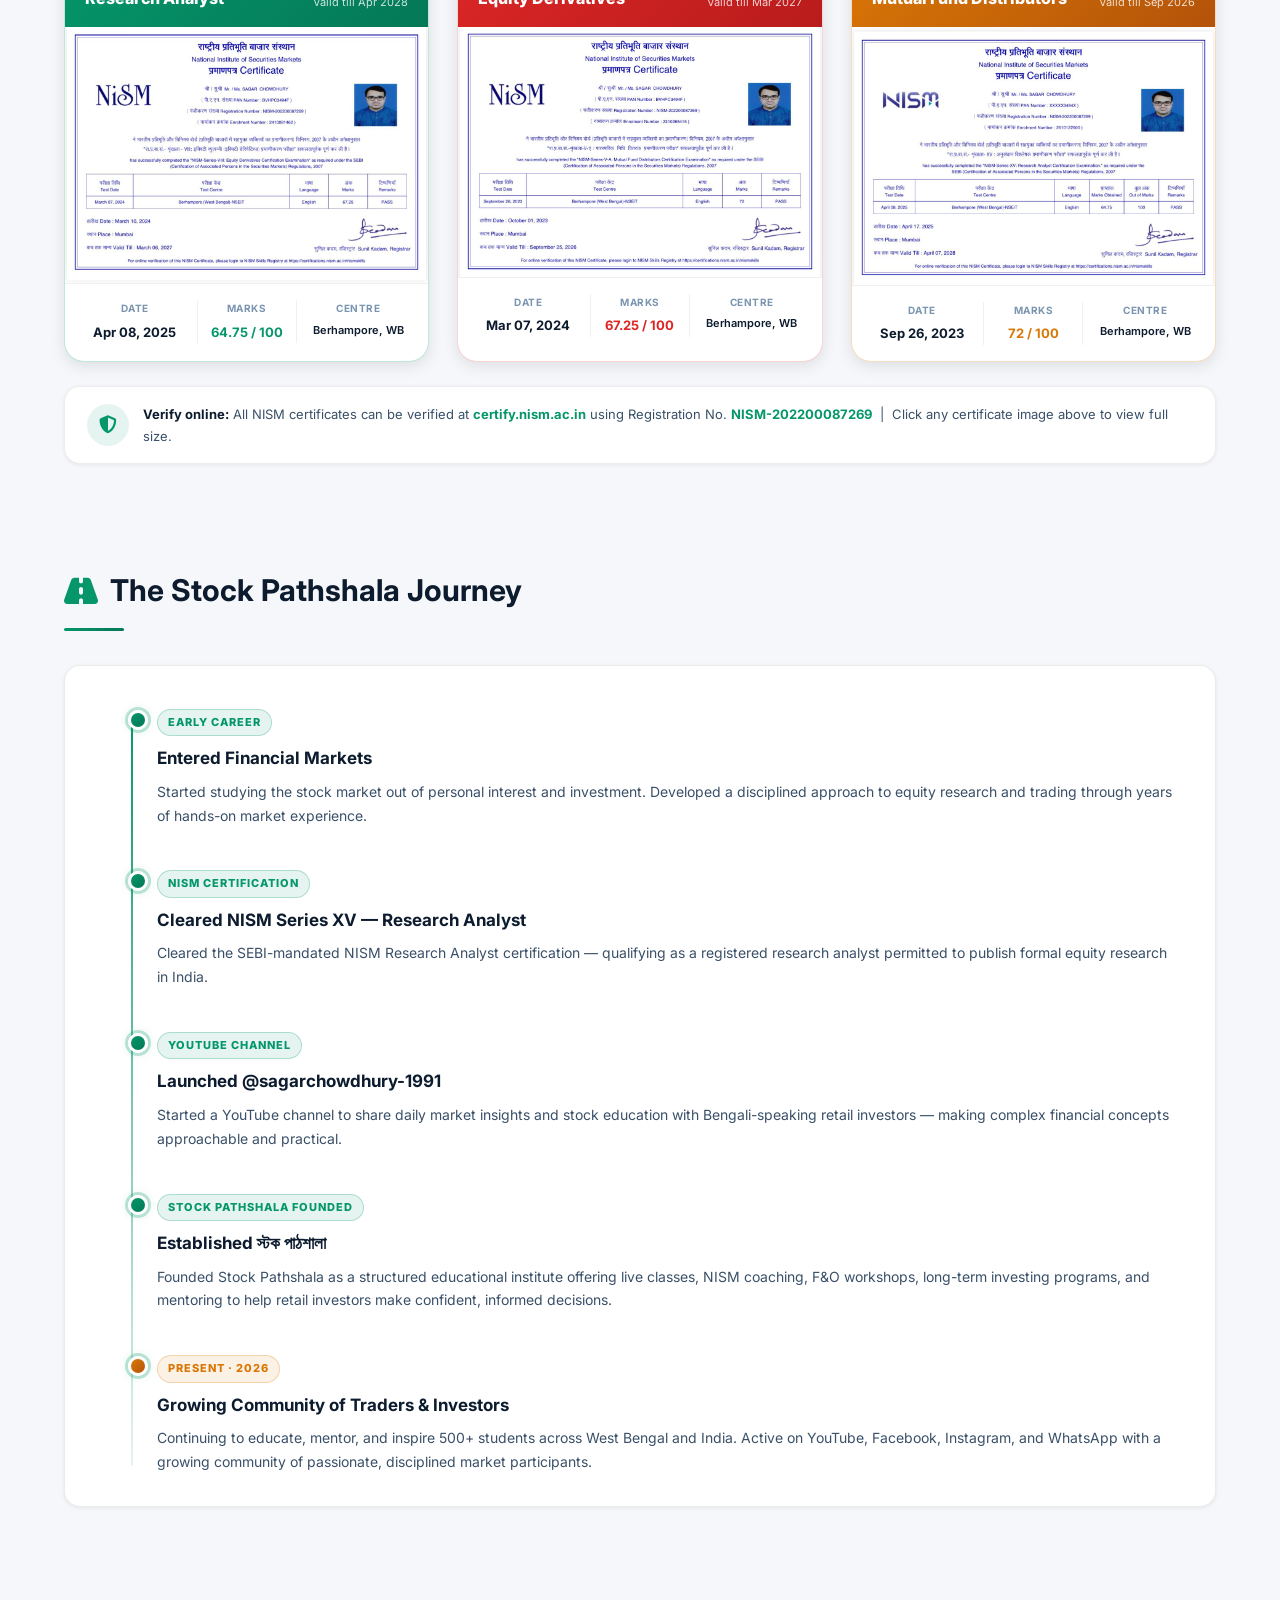
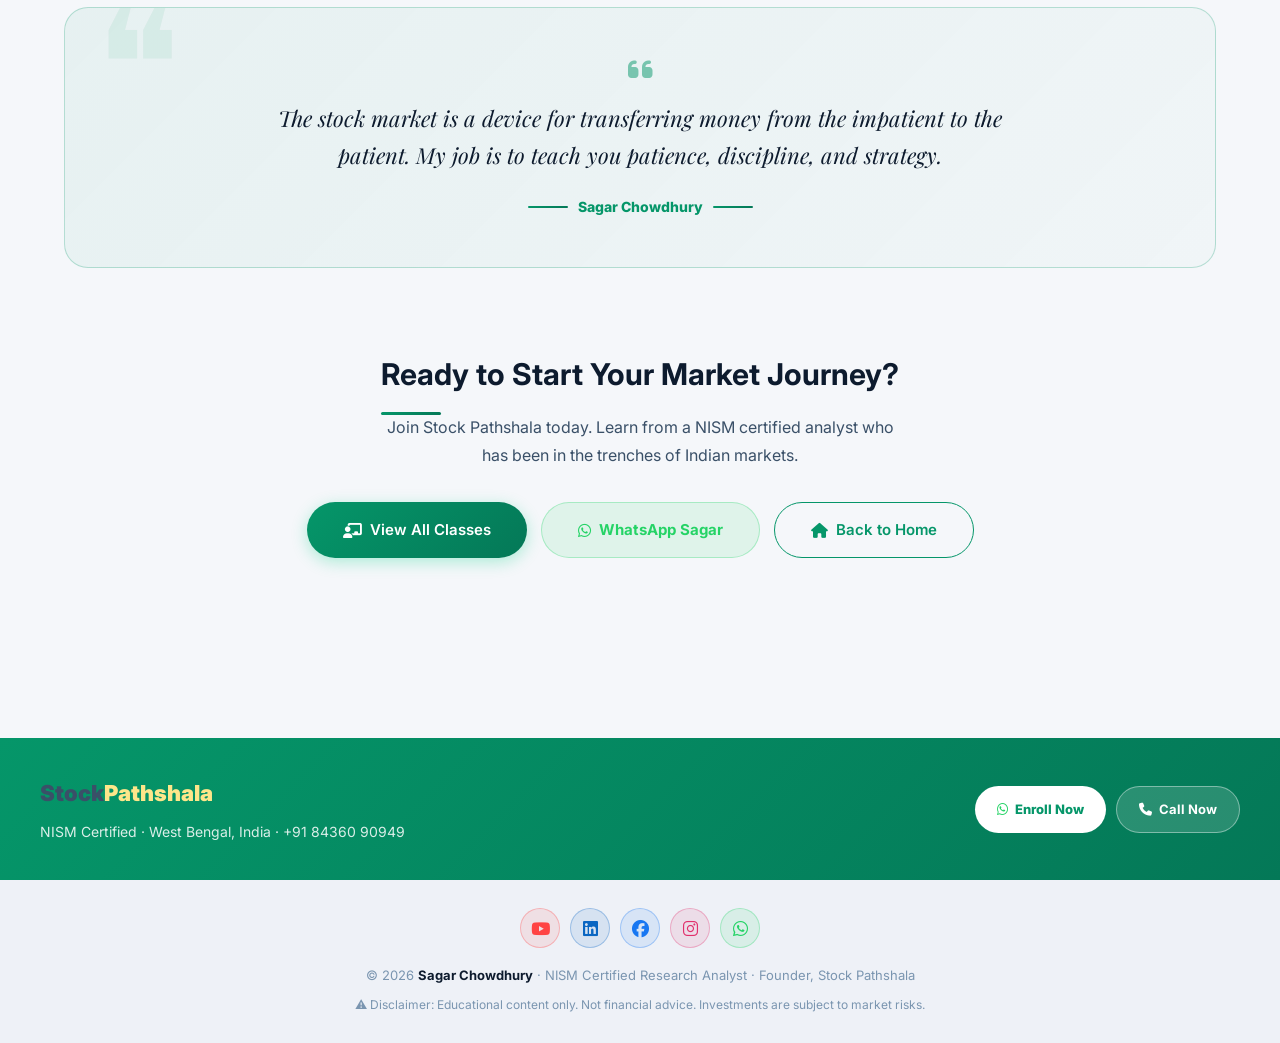
==== commit 7ca475e6: "Add Equity Derivatives course page; remove blogs/Firebase section; update F&O card and announcement " ====
--- a/about.html
+++ b/about.html
@@ -12,14 +12,14 @@
 <meta name="robots" content="index, follow, max-snippet:-1, max-image-preview:large, max-video-preview:-1">
 <meta name="googlebot" content="index, follow">
 <meta name="theme-color" content="#059669">
-<link rel="canonical" href="https://stockpathshalabysagar.com/about.html">
+<link rel="canonical" href="https://stockpathshalabysagar.com/about">
 
 <!-- ── Open Graph ── -->
 <meta property="og:type" content="profile">
 <meta property="og:site_name" content="Stock Pathshala by Sagar">
 <meta property="og:title" content="About Sagar Chowdhury | NISM Research Analyst | Stock Pathshala">
 <meta property="og:description" content="NISM Certified Research Analyst & founder of Stock Pathshala. 8+ years experience, 500+ students trained. Stock market education in Bengali & Hindi.">
-<meta property="og:url" content="https://stockpathshalabysagar.com/about.html">
+<meta property="og:url" content="https://stockpathshalabysagar.com/about">
 <meta property="og:image" content="https://stockpathshalabysagar.com/assets/sagar-profile.jpg">
 <meta property="og:image:alt" content="Sagar Chowdhury - NISM Certified Research Analyst">
 <meta property="og:locale" content="en_IN">
@@ -47,7 +47,7 @@
     "jobTitle": "NISM Certified Research Analyst",
     "description": "Founder of Stock Pathshala, NISM Certified Research Analyst with 8+ years in Indian equity markets. Expert in equity trading, F&O, and NISM coaching. Teaches in Bengali and Hindi.",
     "image": "https://stockpathshalabysagar.com/assets/sagar-profile.jpg",
-    "url": "https://stockpathshalabysagar.com/about.html",
+    "url": "https://stockpathshalabysagar.com/about",
     "hasCredential": [
       { "@type": "EducationalOccupationalCredential", "name": "NISM Series V-A" },
       { "@type": "EducationalOccupationalCredential", "name": "NISM Series VIII" },
@@ -246,8 +246,6 @@
 
       <a href="about" class="nav-link active" style="font-weight:700;font-size:14px">About</a>
 
-      <a href="all-blogs" class="nav-link" style="font-weight:500;font-size:14px">Blogs</a>
-
       <a href="index#classes" class="nav-link" style="font-weight:500;font-size:14px">Classes</a>
 
       <a href="index#contact" class="nav-link" style="font-weight:500;font-size:14px">Contact</a>
@@ -351,7 +349,7 @@
         especially Bengali-speaking retail investors who deserve the same knowledge as institutional traders.
       </p>
       <div style="display:flex;gap:10px;flex-wrap:wrap">
-        <a href="index.html#classes" style="display:inline-flex;align-items:center;gap:7px;
+        <a href="index#classes" style="display:inline-flex;align-items:center;gap:7px;
           padding:10px 22px;background:#fff;color:#059669;border-radius:50px;
           font-weight:800;font-size:13px;text-decoration:none;box-shadow:0 3px 12px rgba(0,0,0,0.15)">
           <i class="fas fa-chalkboard-teacher"></i> View Classes
@@ -886,7 +884,7 @@
     in the trenches of Indian markets.
   </p>
   <div style="display:flex;gap:14px;justify-content:center;flex-wrap:wrap">
-    <a href="index.html#classes" class="btn primary" style="padding:14px 36px;font-size:15px">
+    <a href="index#classes" class="btn primary" style="padding:14px 36px;font-size:15px">
       <i class="fas fa-chalkboard-teacher"></i> View All Classes
     </a>
     <a href="https://wa.me/918436090949?text=Hi%20Sagar%2C%20I%20want%20to%20join%20Stock%20Pathshala"
@@ -898,7 +896,7 @@
       onmouseout="this.style.background='rgba(37,211,102,0.1)';this.style.color='#25d366'">
       <i class="fab fa-whatsapp"></i> WhatsApp Sagar
     </a>
-    <a href="index.html" class="btn" style="padding:14px 36px;font-size:15px">
+    <a href="index" class="btn" style="padding:14px 36px;font-size:15px">
       <i class="fas fa-home"></i> Back to Home
     </a>
   </div>
@@ -991,11 +989,11 @@
 
 <!-- ── Mobile Bottom Navigation ── -->
 <nav class="mobile-bottom-nav" aria-label="Mobile bottom navigation">
-  <a href="index.html">
+  <a href="index">
     <i class="fas fa-home"></i>
     <span>Home</span>
   </a>
-  <a href="index.html#classes">
+  <a href="index#classes">
     <i class="fas fa-chalkboard-teacher"></i>
     <span>Classes</span>
   </a>
@@ -1003,11 +1001,11 @@
     <i class="fab fa-whatsapp"></i>
     <span>Enroll</span>
   </a>
-  <a href="index.html#youtube">
+  <a href="index#youtube">
     <i class="fab fa-youtube"></i>
     <span>Videos</span>
   </a>
-  <a href="index.html#contact">
+  <a href="index#contact">
     <i class="fas fa-envelope"></i>
     <span>Contact</span>
   </a>
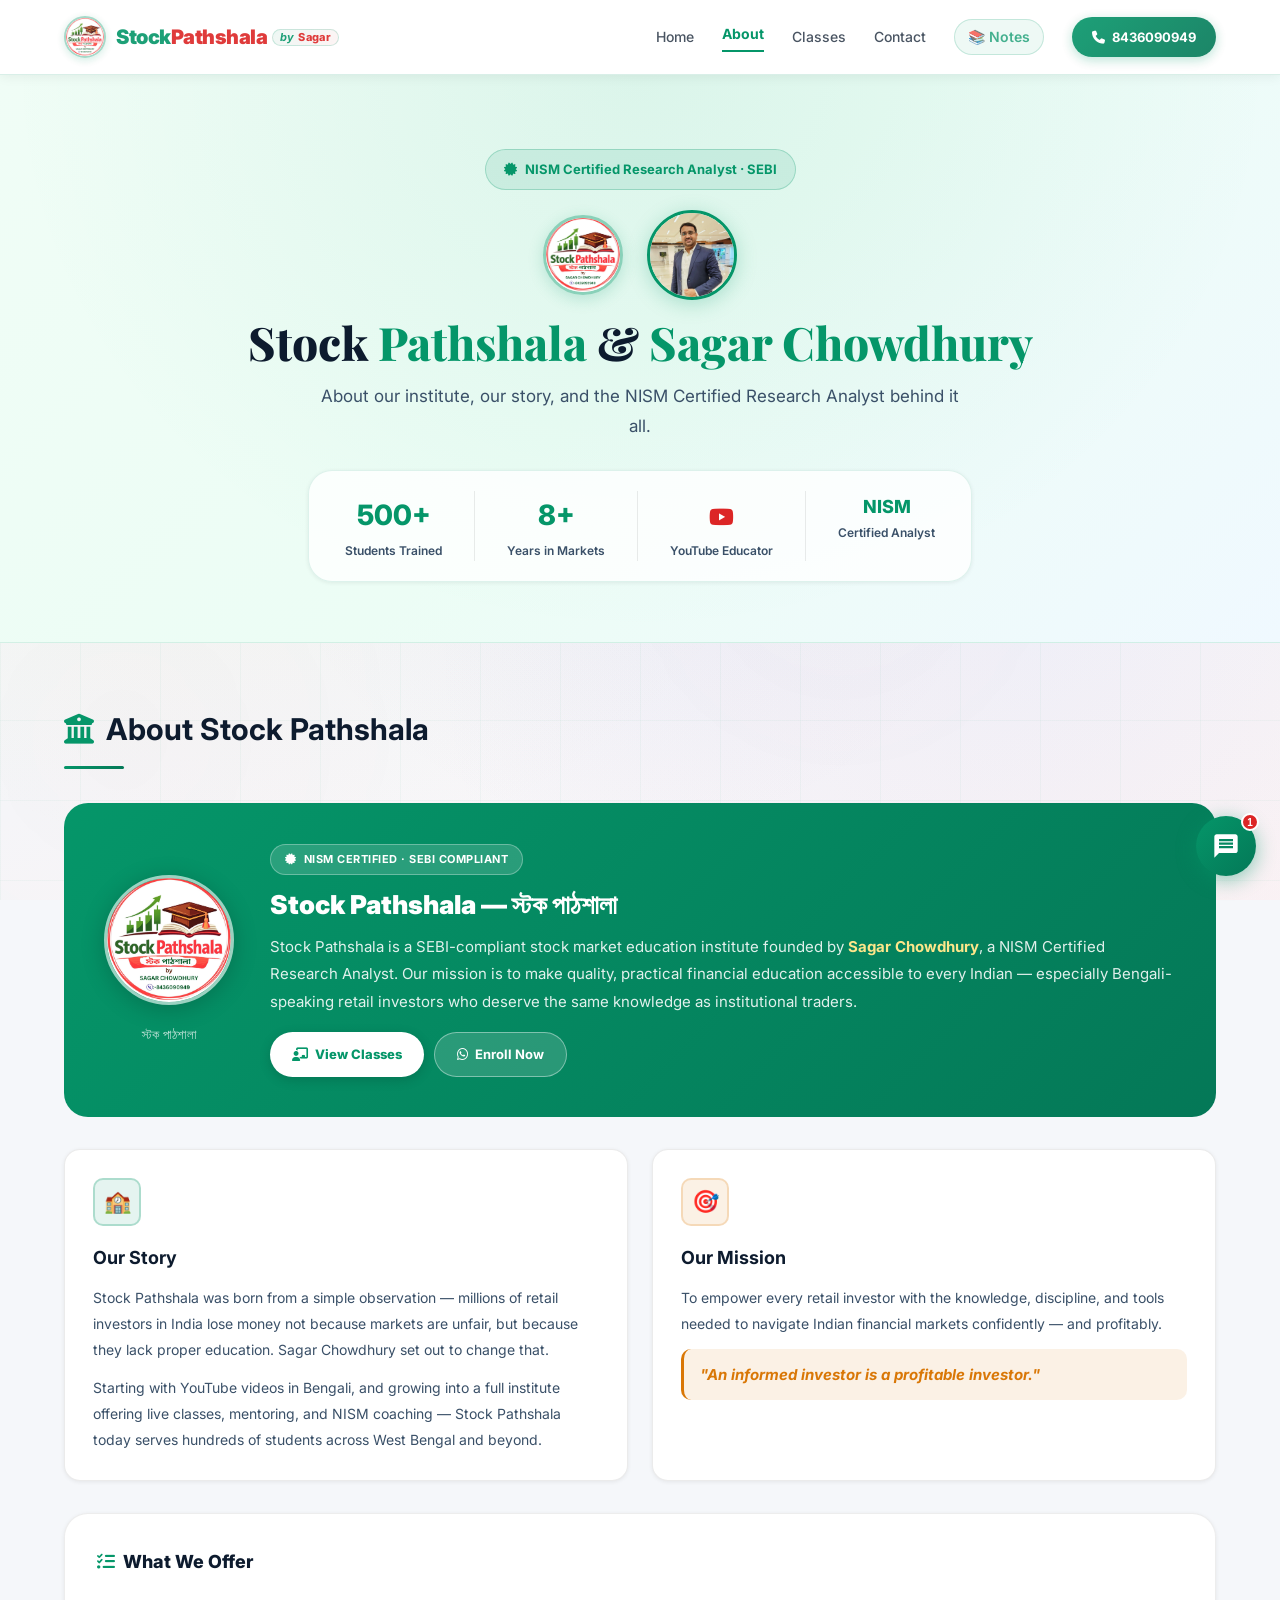
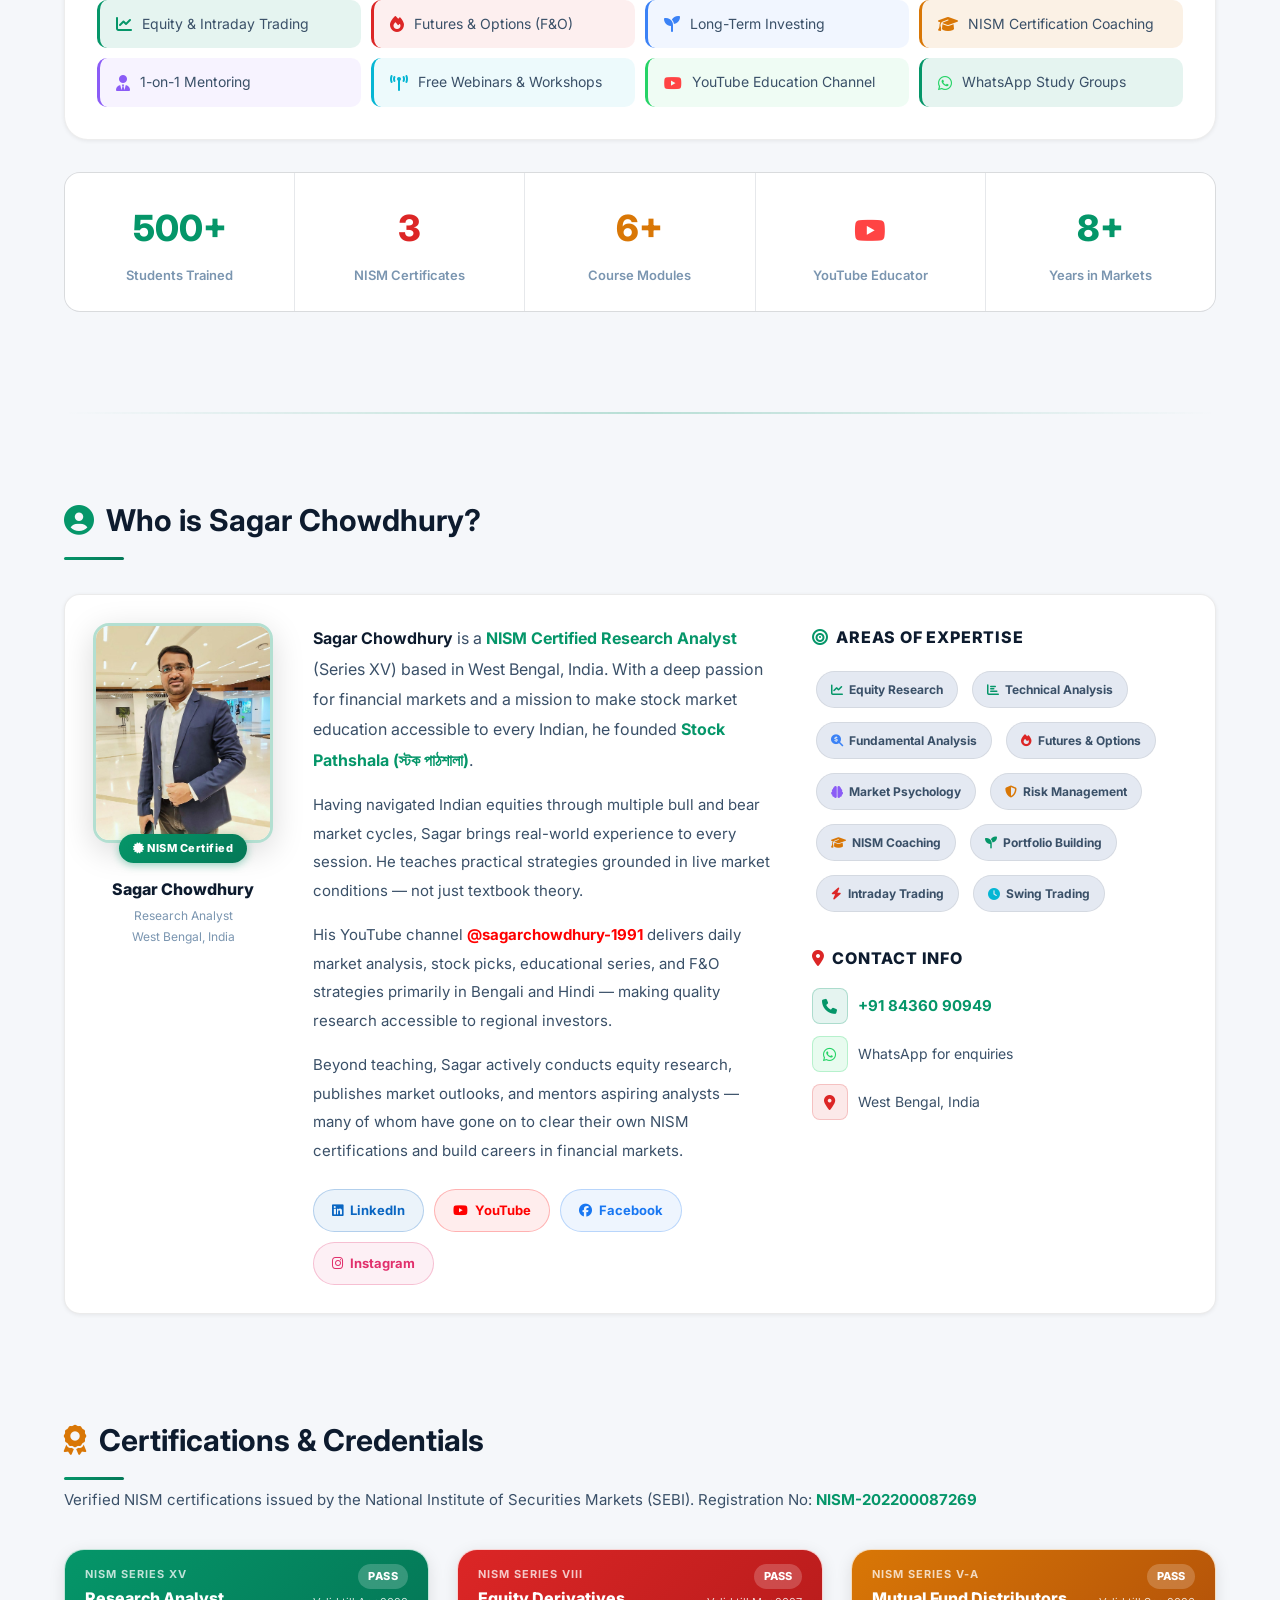
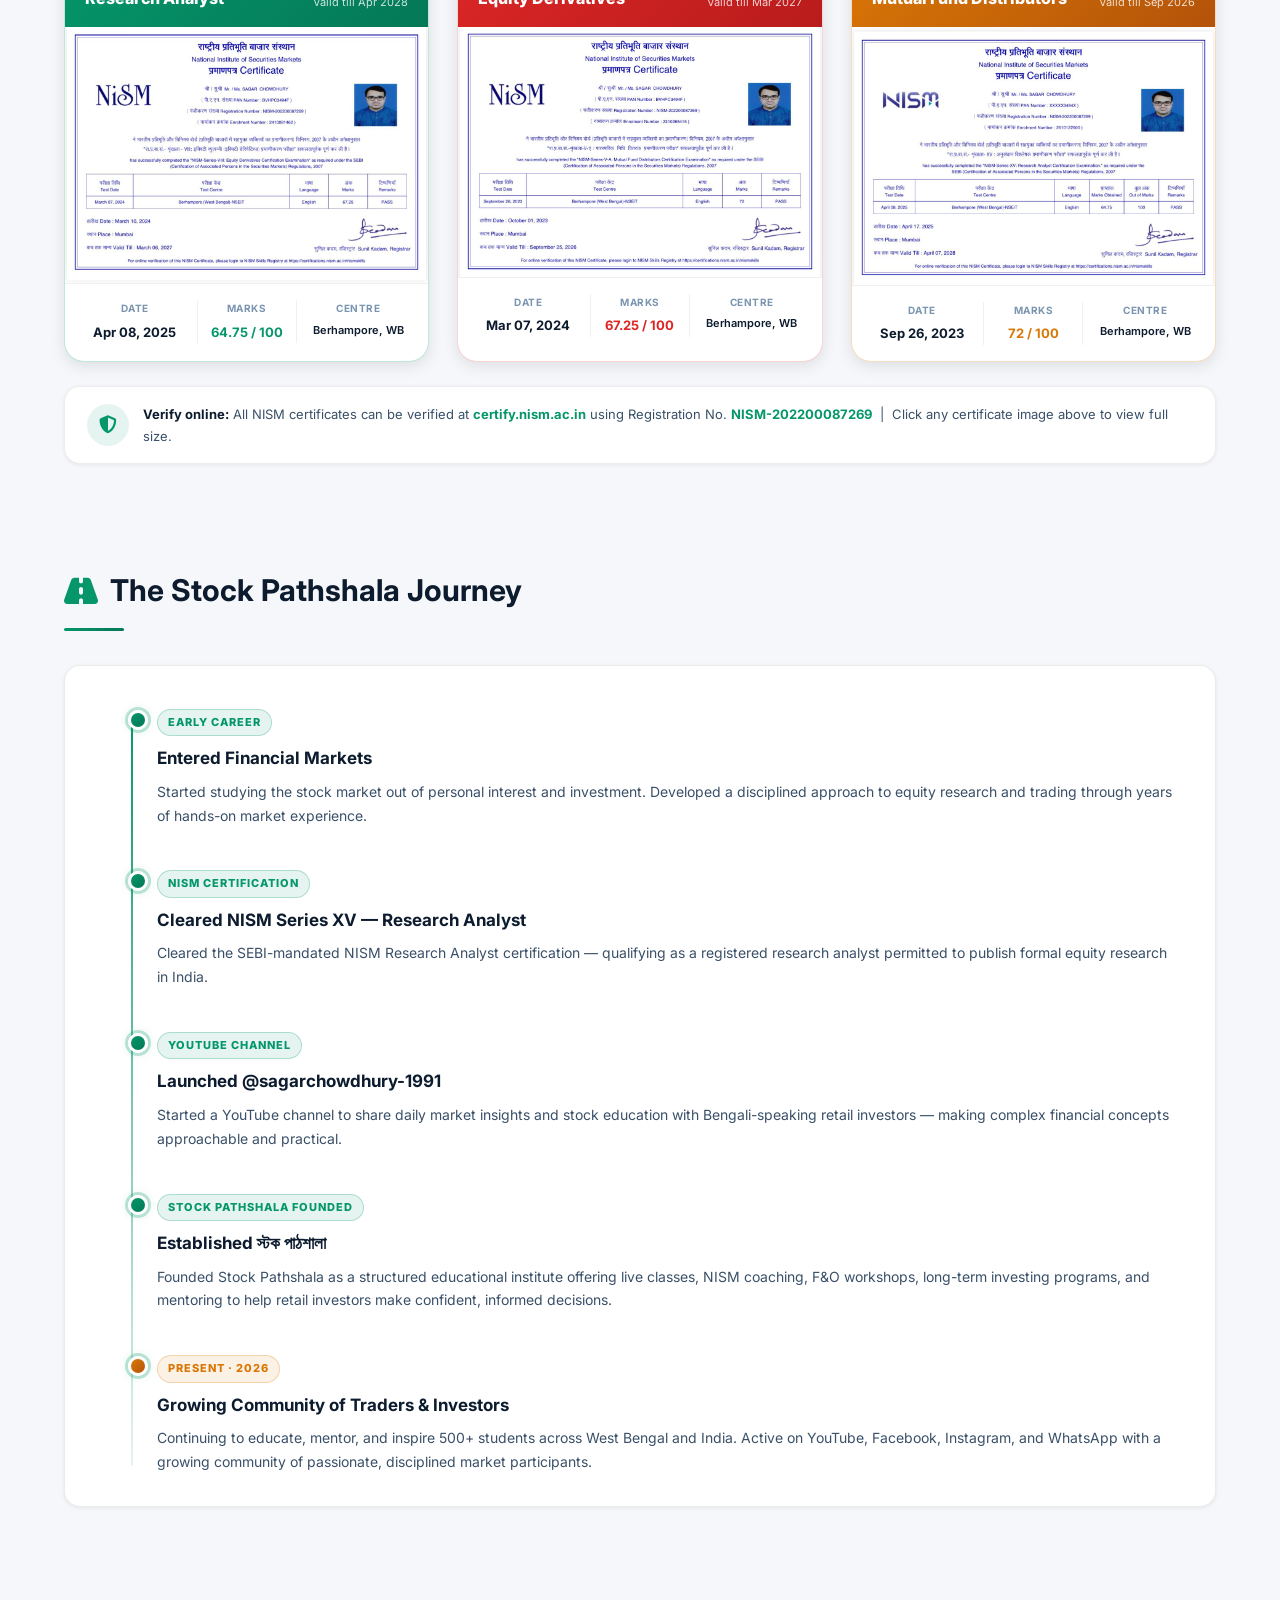
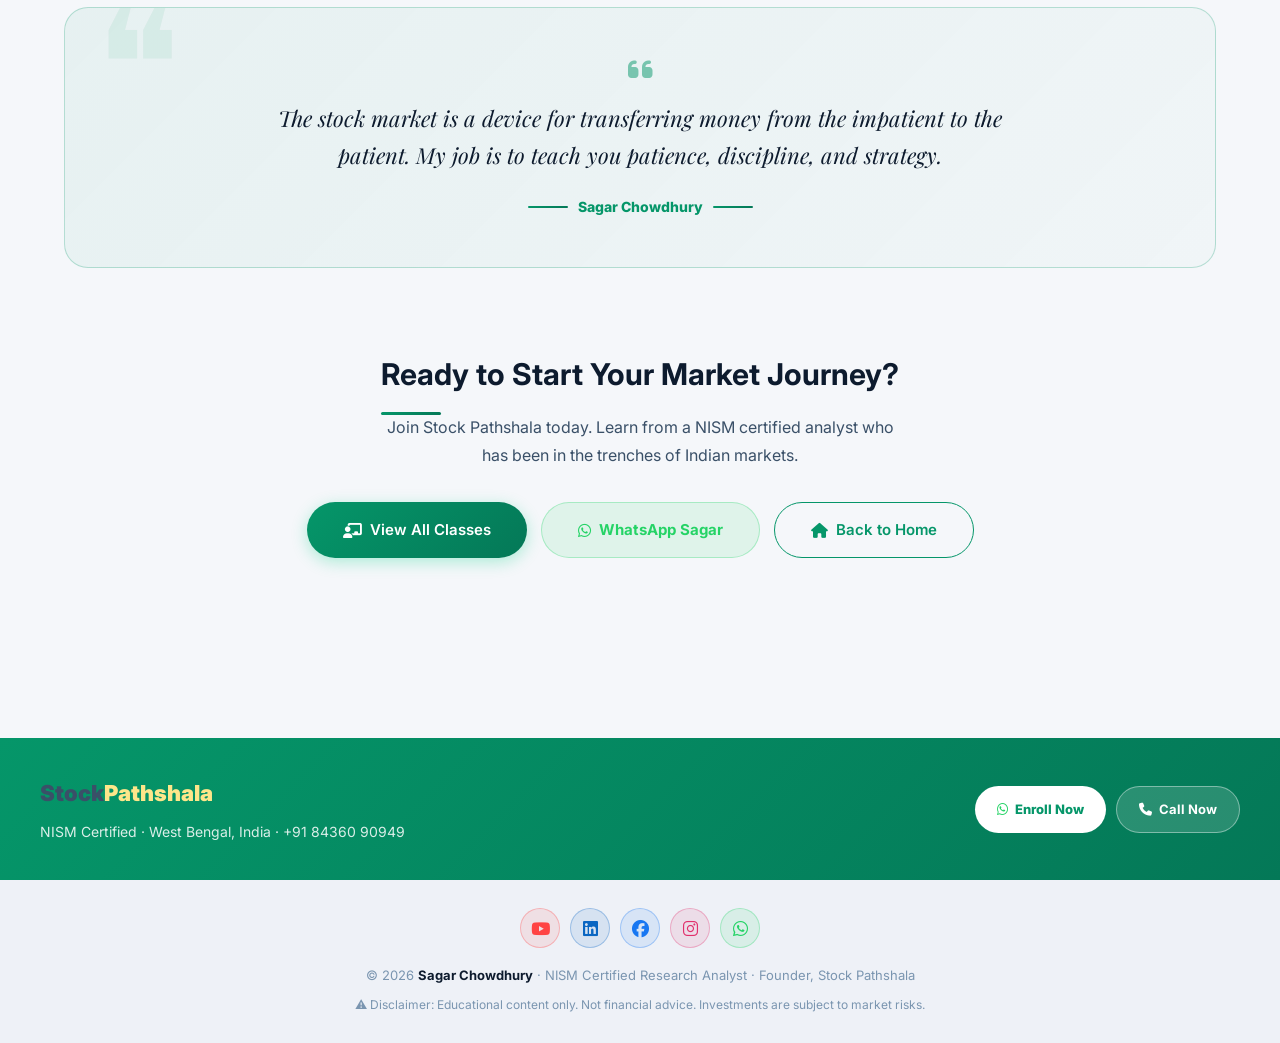
==== commit caed6988: "Add JSON-driven bilingual financial notes page - Add notes-data.js: all 7 topics (Cash Flow, Operati" ====
--- a/about.html
+++ b/about.html
@@ -249,6 +249,12 @@
       <a href="index#classes" class="nav-link" style="font-weight:500;font-size:14px">Classes</a>
 
       <a href="index#contact" class="nav-link" style="font-weight:500;font-size:14px">Contact</a>
+      <a href="equity-notes" class="nav-link" style="font-weight:600;font-size:14px;
+        display:inline-flex;align-items:center;gap:5px;
+        padding:5px 13px;border-radius:50px;
+        background:rgba(5,150,105,0.09);border:1.5px solid rgba(5,150,105,0.25);color:#059669">
+        📚 Notes
+      </a>
 
       <a href="tel:+918436090949"
         style="display:inline-flex;align-items:center;gap:7px;padding:9px 20px;
--- a/style.css
+++ b/style.css
@@ -145,6 +145,7 @@
   border-radius: var(--radius-lg); padding: 28px; position: relative; overflow: hidden;
   transition: all var(--transition-slow); opacity: 0; transform: translateY(24px);
   box-shadow: var(--shadow-sm);
+  display: flex; flex-direction: column;
 }
 .dark .card { border-color: rgba(255,255,255,0.06); }
 .card::before {
